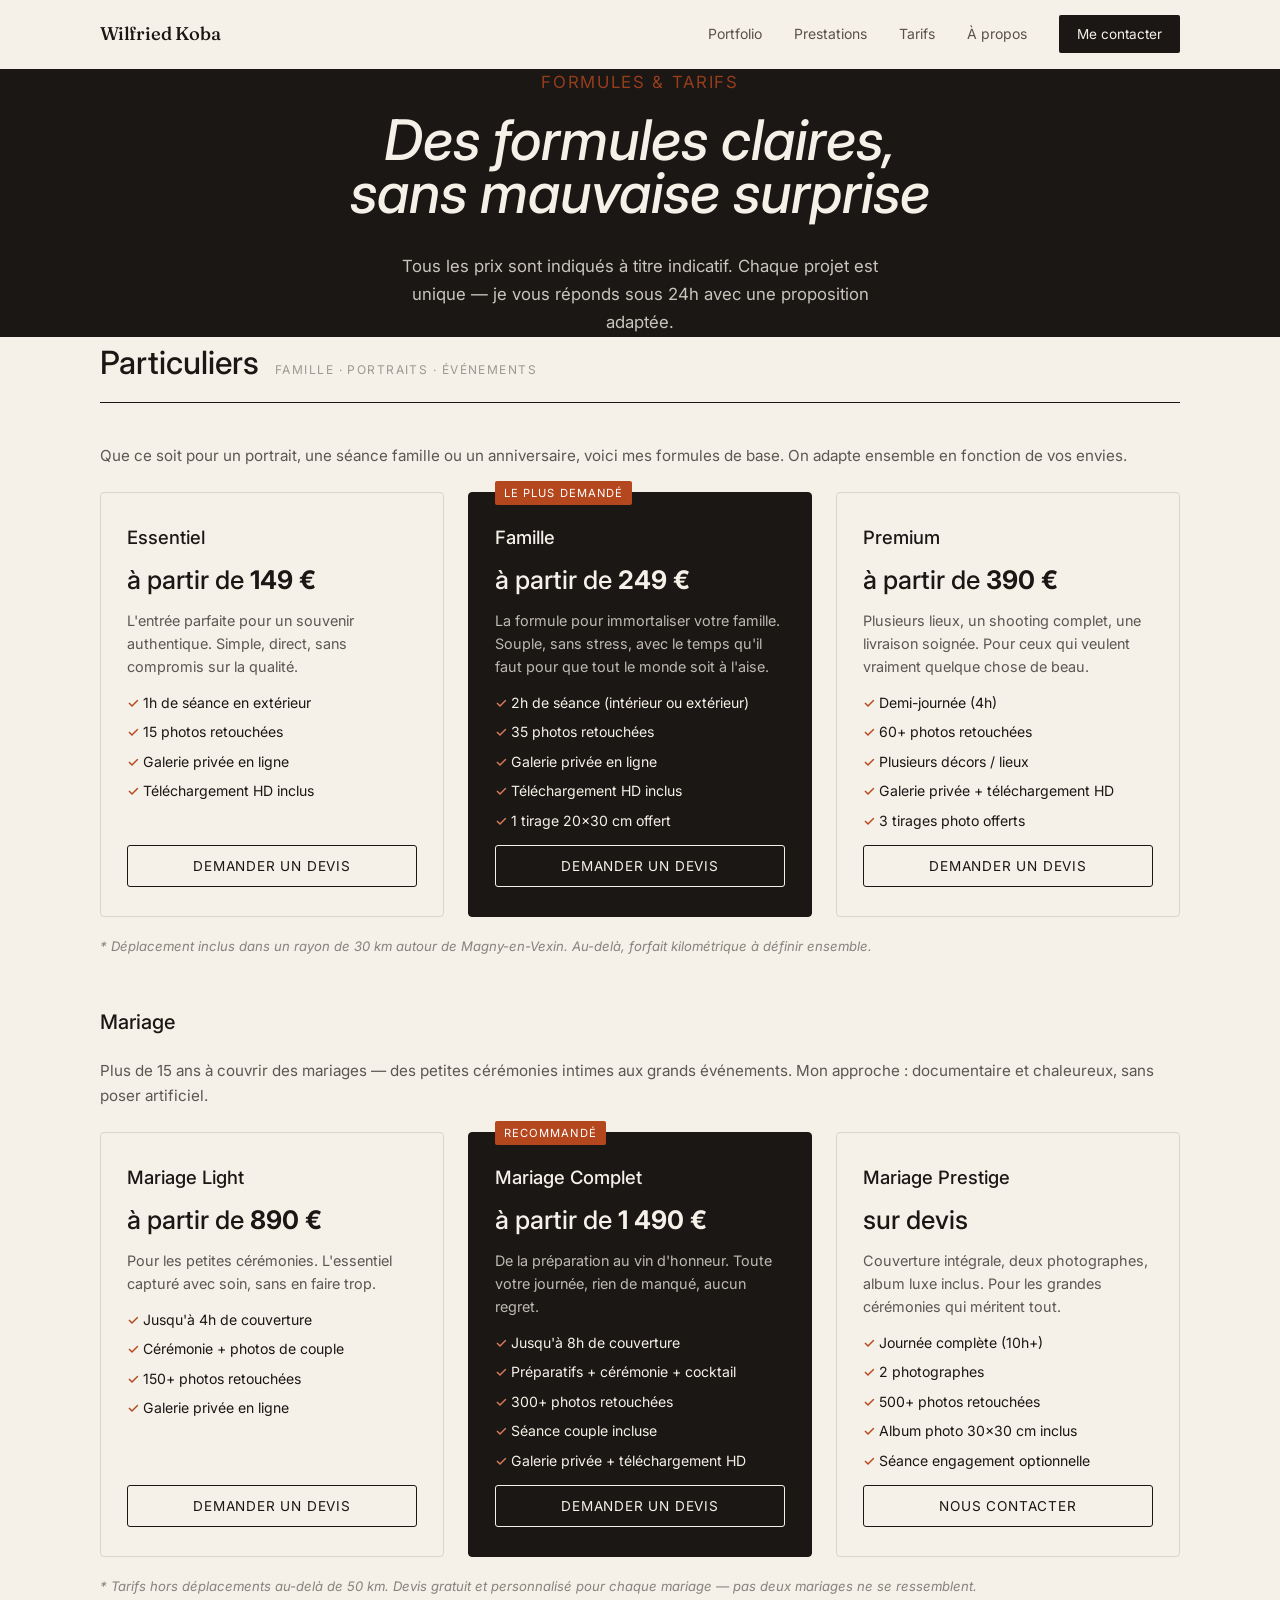
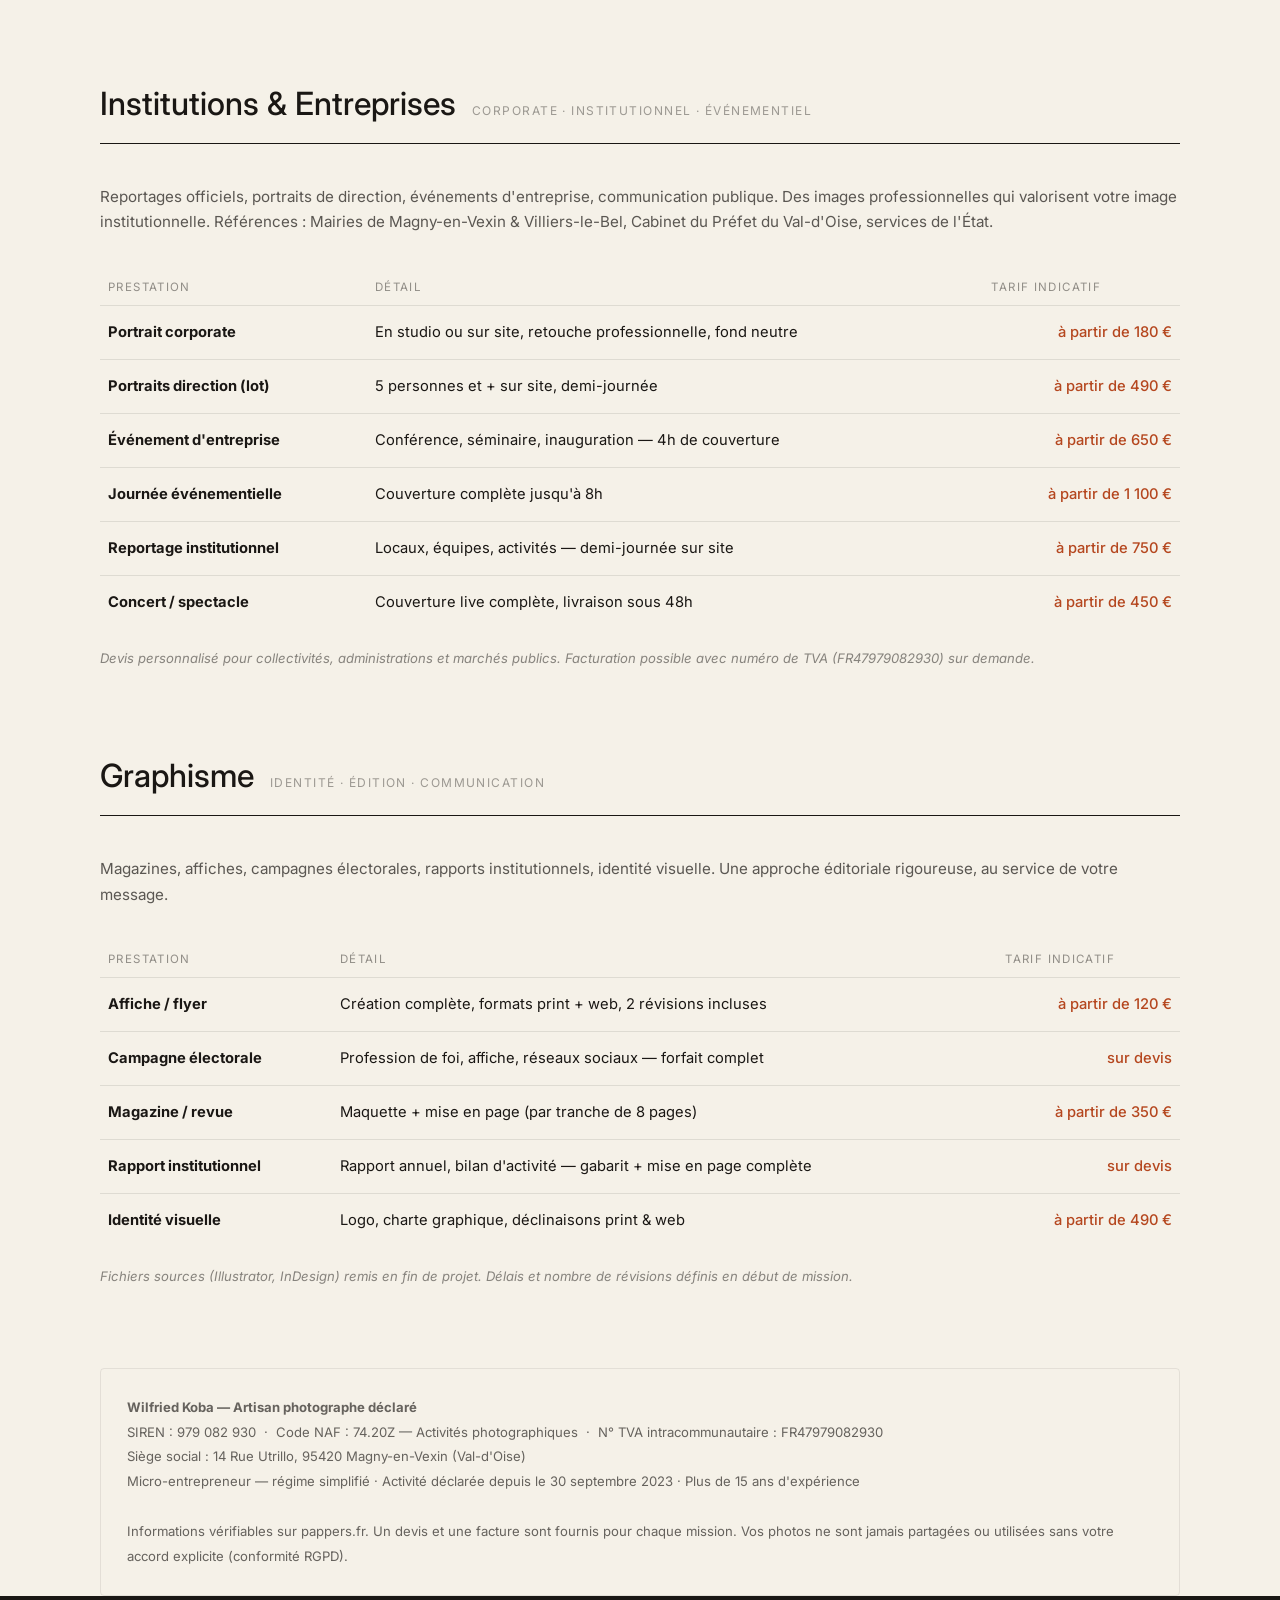
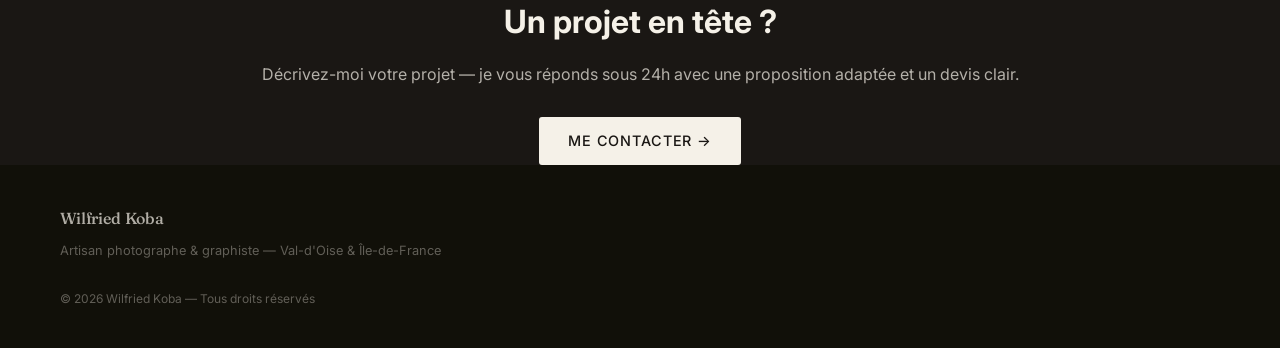
==== tarifs.html @ dcd7ad4e "Refonte complète : tarifs marketing, script et structure corrigés - Rewrite tarifs.html : packs fami" ====
<!DOCTYPE html>
<html lang="fr">
<head>
<meta charset="UTF-8">
<meta name="viewport" content="width=device-width, initial-scale=1.0">
<title>Tarifs — Wilfried Koba, Artisan photographe Val-d'Oise</title>
<meta name="description" content="Formules et tarifs de Wilfried Koba, artisan photographe en Val-d'Oise. Packs mariage, portraits famille, corporate, graphisme. Devis gratuit sous 24h.">
<link rel="preconnect" href="https://fonts.googleapis.com">
<link rel="preconnect" href="https://fonts.gstatic.com" crossorigin>
<link href="https://fonts.googleapis.com/css2?family=Fraunces:ital,opsz,wght@0,9..144,500;1,9..144,400;1,9..144,600&family=Inter:wght@400;500&display=swap" rel="stylesheet">
<link rel="stylesheet" href="assets/css/style.css">
<style>
/* ── Tarifs page specific ── */
.tarifs-hero {
  background: var(--ink);
  color: var(--bg);
  padding: clamp(3rem, 8vw, 6rem) var(--side) clamp(2rem, 6vw, 4rem);
  text-align: center;
}
.tarifs-hero .eyebrow { color: var(--accent); }
.tarifs-hero h1 { font-family: var(--serif); font-size: clamp(2rem, 5vw, 3.5rem); font-weight: 500; margin: .3em 0 .6em; color: var(--bg); }
.tarifs-hero p { font-size: 1.05rem; opacity: .8; max-width: 520px; margin: 0 auto; }

.tarifs-body { max-width: 1080px; margin: 0 auto; padding: 4rem var(--side) 6rem; }

/* Section heading */
.tarifs-section { margin-bottom: 5rem; }
.tarifs-section-head { display: flex; align-items: baseline; gap: 1rem; margin-bottom: 2.5rem; border-bottom: 1px solid var(--ink); padding-bottom: .8rem; }
.tarifs-section-head h2 { font-family: var(--serif); font-size: clamp(1.5rem, 3vw, 2rem); font-weight: 500; }
.tarifs-section-head .section-tag { font-size: .75rem; letter-spacing: .12em; text-transform: uppercase; opacity: .4; }

/* Pack cards */
.packs { display: grid; grid-template-columns: repeat(auto-fit, minmax(240px, 1fr)); gap: 1.5rem; }
.pack {
  border: 1px solid rgba(26,23,20,.12);
  border-radius: 4px;
  padding: 1.8rem 1.6rem;
  display: flex; flex-direction: column; gap: .8rem;
  position: relative;
}
.pack.featured {
  border-color: var(--ink);
  background: var(--ink);
  color: var(--bg);
}
.pack-badge {
  position: absolute; top: -12px; left: 1.6rem;
  background: var(--accent); color: #fff;
  font-size: .7rem; letter-spacing: .1em; text-transform: uppercase;
  padding: .25em .8em; border-radius: 2px;
}
.pack-name { font-family: var(--serif); font-size: 1.15rem; font-weight: 500; }
.pack-price { font-size: 1.6rem; font-weight: 500; line-height: 1.2; }
.pack-price span { font-size: .85rem; font-weight: 400; opacity: .6; }
.pack-desc { font-size: .9rem; line-height: 1.6; opacity: .7; }
.pack.featured .pack-desc { opacity: .75; }
.pack-includes { list-style: none; padding: 0; margin: 0; font-size: .88rem; display: flex; flex-direction: column; gap: .4rem; }
.pack-includes li::before { content: "✓ "; color: var(--accent); font-weight: 500; }
.pack.featured .pack-includes li::before { color: #d97c5a; }
.pack-cta {
  margin-top: auto;
  display: inline-block; padding: .65em 1.2em;
  border: 1px solid currentColor; border-radius: 3px;
  font-size: .85rem; letter-spacing: .06em; text-transform: uppercase;
  text-decoration: none; text-align: center;
  transition: background .2s, color .2s;
}
.pack-cta:hover { background: var(--ink); color: var(--bg); }
.pack.featured .pack-cta { border-color: var(--bg); color: var(--bg); }
.pack.featured .pack-cta:hover { background: var(--bg); color: var(--ink); }

.pack-note { margin-top: 1.2rem; font-size: .82rem; opacity: .5; font-style: italic; }

/* Tableau simple */
.price-table { width: 100%; border-collapse: collapse; font-size: .92rem; }
.price-table th, .price-table td { text-align: left; padding: .9rem .5rem; border-bottom: 1px solid rgba(26,23,20,.1); vertical-align: top; }
.price-table th { font-size: .72rem; letter-spacing: .12em; text-transform: uppercase; opacity: .45; font-weight: 400; padding-bottom: .5rem; }
.price-table td:last-child { text-align: right; font-weight: 500; white-space: nowrap; }
.price-table tr:last-child td { border-bottom: none; }
.price-tag-accent { color: var(--accent); }

/* CTA bande */
.tarifs-cta-band {
  background: var(--ink); color: var(--bg);
  text-align: center;
  padding: clamp(2.5rem, 6vw, 4rem) var(--side);
}
.tarifs-cta-band h2 { font-family: var(--serif); font-size: clamp(1.4rem, 3vw, 2rem); margin-bottom: .8rem; color: var(--bg); }
.tarifs-cta-band p { opacity: .7; margin-bottom: 1.8rem; }
.tarifs-cta-band a {
  display: inline-block; padding: .85em 2em;
  background: var(--bg); color: var(--ink);
  text-decoration: none; font-size: .9rem;
  letter-spacing: .06em; text-transform: uppercase;
  border-radius: 3px; font-weight: 500;
}

/* Legal block */
.legal-block {
  border: 1px solid rgba(26,23,20,.12);
  border-radius: 4px;
  padding: 1.6rem;
  font-size: .82rem;
  line-height: 1.9;
  opacity: .65;
  margin-top: 4rem;
}
.legal-block strong { opacity: 1; }
.legal-block a { color: var(--ink); }

/* Pack sub-heading */
.pack-subhead { font-family: var(--serif); font-size: 1.25rem; font-weight: 500; margin: 3rem 0 1.2rem; }

@media (max-width: 600px) {
  .packs { grid-template-columns: 1fr; }
  .price-table { font-size: .82rem; }
  .price-table td:last-child { white-space: normal; }
  .tarifs-section-head { flex-direction: column; gap: .3rem; }
}
</style>
</head>
<body>

<header id="siteHeader">
  <div class="hd-inner">
    <a href="index.html" class="logo">Wilfried Koba</a>
    <nav id="mainNav">
      <a href="index.html#portfolio">Portfolio</a>
      <a href="index.html#services">Prestations</a>
      <a href="tarifs.html">Tarifs</a>
      <a href="index.html#apropos">À propos</a>
      <a href="index.html#contact" class="nav-cta">Me contacter</a>
    </nav>
    <button class="burger" id="burger" aria-label="Menu" aria-expanded="false">
      <span></span><span></span><span></span>
    </button>
  </div>
</header>

<!-- HERO TARIFS -->
<section class="tarifs-hero">
  <p class="eyebrow">Formules &amp; Tarifs</p>
  <h1>Des formules claires,<br>sans mauvaise surprise</h1>
  <p>Tous les prix sont indiqués à titre indicatif. Chaque projet est unique — je vous réponds sous 24h avec une proposition adaptée.</p>
</section>

<div class="tarifs-body">

  <!-- PARTICULIERS -->
  <section class="tarifs-section" id="particuliers">
    <div class="tarifs-section-head">
      <h2>Particuliers</h2>
      <span class="section-tag">Famille · Portraits · Événements</span>
    </div>

    <p style="margin-bottom:1.5rem; font-size:.95rem; opacity:.7;">Que ce soit pour un portrait, une séance famille ou un anniversaire, voici mes formules de base. On adapte ensemble en fonction de vos envies.</p>

    <div class="packs">
      <div class="pack">
        <div class="pack-name">Essentiel</div>
        <div class="pack-price">à partir de <strong>149&nbsp;€</strong></div>
        <p class="pack-desc">L'entrée parfaite pour un souvenir authentique. Simple, direct, sans compromis sur la qualité.</p>
        <ul class="pack-includes">
          <li>1h de séance en extérieur</li>
          <li>15 photos retouchées</li>
          <li>Galerie privée en ligne</li>
          <li>Téléchargement HD inclus</li>
        </ul>
        <a href="index.html#contact" class="pack-cta">Demander un devis</a>
      </div>

      <div class="pack featured">
        <div class="pack-badge">Le plus demandé</div>
        <div class="pack-name">Famille</div>
        <div class="pack-price">à partir de <strong>249&nbsp;€</strong></div>
        <p class="pack-desc">La formule pour immortaliser votre famille. Souple, sans stress, avec le temps qu'il faut pour que tout le monde soit à l'aise.</p>
        <ul class="pack-includes">
          <li>2h de séance (intérieur ou extérieur)</li>
          <li>35 photos retouchées</li>
          <li>Galerie privée en ligne</li>
          <li>Téléchargement HD inclus</li>
          <li>1 tirage 20×30 cm offert</li>
        </ul>
        <a href="index.html#contact" class="pack-cta">Demander un devis</a>
      </div>

      <div class="pack">
        <div class="pack-name">Premium</div>
        <div class="pack-price">à partir de <strong>390&nbsp;€</strong></div>
        <p class="pack-desc">Plusieurs lieux, un shooting complet, une livraison soignée. Pour ceux qui veulent vraiment quelque chose de beau.</p>
        <ul class="pack-includes">
          <li>Demi-journée (4h)</li>
          <li>60+ photos retouchées</li>
          <li>Plusieurs décors / lieux</li>
          <li>Galerie privée + téléchargement HD</li>
          <li>3 tirages photo offerts</li>
        </ul>
        <a href="index.html#contact" class="pack-cta">Demander un devis</a>
      </div>
    </div>
    <p class="pack-note">* Déplacement inclus dans un rayon de 30 km autour de Magny-en-Vexin. Au-delà, forfait kilométrique à définir ensemble.</p>

    <!-- MARIAGE -->
    <h3 class="pack-subhead">Mariage</h3>
    <p style="margin-bottom:1.5rem; font-size:.95rem; opacity:.7;">Plus de 15 ans à couvrir des mariages — des petites cérémonies intimes aux grands événements. Mon approche : documentaire et chaleureux, sans poser artificiel.</p>

    <div class="packs">
      <div class="pack">
        <div class="pack-name">Mariage Light</div>
        <div class="pack-price">à partir de <strong>890&nbsp;€</strong></div>
        <p class="pack-desc">Pour les petites cérémonies. L'essentiel capturé avec soin, sans en faire trop.</p>
        <ul class="pack-includes">
          <li>Jusqu'à 4h de couverture</li>
          <li>Cérémonie + photos de couple</li>
          <li>150+ photos retouchées</li>
          <li>Galerie privée en ligne</li>
        </ul>
        <a href="index.html#contact" class="pack-cta">Demander un devis</a>
      </div>

      <div class="pack featured">
        <div class="pack-badge">Recommandé</div>
        <div class="pack-name">Mariage Complet</div>
        <div class="pack-price">à partir de <strong>1 490&nbsp;€</strong></div>
        <p class="pack-desc">De la préparation au vin d'honneur. Toute votre journée, rien de manqué, aucun regret.</p>
        <ul class="pack-includes">
          <li>Jusqu'à 8h de couverture</li>
          <li>Préparatifs + cérémonie + cocktail</li>
          <li>300+ photos retouchées</li>
          <li>Séance couple incluse</li>
          <li>Galerie privée + téléchargement HD</li>
        </ul>
        <a href="index.html#contact" class="pack-cta">Demander un devis</a>
      </div>

      <div class="pack">
        <div class="pack-name">Mariage Prestige</div>
        <div class="pack-price">sur devis</div>
        <p class="pack-desc">Couverture intégrale, deux photographes, album luxe inclus. Pour les grandes cérémonies qui méritent tout.</p>
        <ul class="pack-includes">
          <li>Journée complète (10h+)</li>
          <li>2 photographes</li>
          <li>500+ photos retouchées</li>
          <li>Album photo 30×30 cm inclus</li>
          <li>Séance engagement optionnelle</li>
        </ul>
        <a href="index.html#contact" class="pack-cta">Nous contacter</a>
      </div>
    </div>
    <p class="pack-note">* Tarifs hors déplacements au-delà de 50 km. Devis gratuit et personnalisé pour chaque mariage — pas deux mariages ne se ressemblent.</p>
  </section>

  <!-- CORPORATE -->
  <section class="tarifs-section" id="corporate">
    <div class="tarifs-section-head">
      <h2>Institutions &amp; Entreprises</h2>
      <span class="section-tag">Corporate · Institutionnel · Événementiel</span>
    </div>
    <p style="margin-bottom:1.8rem; font-size:.95rem; opacity:.7;">Reportages officiels, portraits de direction, événements d'entreprise, communication publique. Des images professionnelles qui valorisent votre image institutionnelle. Références&nbsp;: Mairies de Magny-en-Vexin &amp; Villiers-le-Bel, Cabinet du Préfet du Val-d'Oise, services de l'État.</p>

    <table class="price-table">
      <thead>
        <tr>
          <th>Prestation</th>
          <th>Détail</th>
          <th>Tarif indicatif</th>
        </tr>
      </thead>
      <tbody>
        <tr>
          <td><strong>Portrait corporate</strong></td>
          <td>En studio ou sur site, retouche professionnelle, fond neutre</td>
          <td class="price-tag-accent">à partir de 180&nbsp;€</td>
        </tr>
        <tr>
          <td><strong>Portraits direction (lot)</strong></td>
          <td>5 personnes et + sur site, demi-journée</td>
          <td class="price-tag-accent">à partir de 490&nbsp;€</td>
        </tr>
        <tr>
          <td><strong>Événement d'entreprise</strong></td>
          <td>Conférence, séminaire, inauguration — 4h de couverture</td>
          <td class="price-tag-accent">à partir de 650&nbsp;€</td>
        </tr>
        <tr>
          <td><strong>Journée événementielle</strong></td>
          <td>Couverture complète jusqu'à 8h</td>
          <td class="price-tag-accent">à partir de 1 100&nbsp;€</td>
        </tr>
        <tr>
          <td><strong>Reportage institutionnel</strong></td>
          <td>Locaux, équipes, activités — demi-journée sur site</td>
          <td class="price-tag-accent">à partir de 750&nbsp;€</td>
        </tr>
        <tr>
          <td><strong>Concert / spectacle</strong></td>
          <td>Couverture live complète, livraison sous 48h</td>
          <td class="price-tag-accent">à partir de 450&nbsp;€</td>
        </tr>
      </tbody>
    </table>
    <p class="pack-note">Devis personnalisé pour collectivités, administrations et marchés publics. Facturation possible avec numéro de TVA (FR47979082930) sur demande.</p>
  </section>

  <!-- GRAPHISME -->
  <section class="tarifs-section" id="graphisme">
    <div class="tarifs-section-head">
      <h2>Graphisme</h2>
      <span class="section-tag">Identité · Édition · Communication</span>
    </div>
    <p style="margin-bottom:1.8rem; font-size:.95rem; opacity:.7;">Magazines, affiches, campagnes électorales, rapports institutionnels, identité visuelle. Une approche éditoriale rigoureuse, au service de votre message.</p>

    <table class="price-table">
      <thead>
        <tr>
          <th>Prestation</th>
          <th>Détail</th>
          <th>Tarif indicatif</th>
        </tr>
      </thead>
      <tbody>
        <tr>
          <td><strong>Affiche / flyer</strong></td>
          <td>Création complète, formats print + web, 2 révisions incluses</td>
          <td class="price-tag-accent">à partir de 120&nbsp;€</td>
        </tr>
        <tr>
          <td><strong>Campagne électorale</strong></td>
          <td>Profession de foi, affiche, réseaux sociaux — forfait complet</td>
          <td class="price-tag-accent">sur devis</td>
        </tr>
        <tr>
          <td><strong>Magazine / revue</strong></td>
          <td>Maquette + mise en page (par tranche de 8 pages)</td>
          <td class="price-tag-accent">à partir de 350&nbsp;€</td>
        </tr>
        <tr>
          <td><strong>Rapport institutionnel</strong></td>
          <td>Rapport annuel, bilan d'activité — gabarit + mise en page complète</td>
          <td class="price-tag-accent">sur devis</td>
        </tr>
        <tr>
          <td><strong>Identité visuelle</strong></td>
          <td>Logo, charte graphique, déclinaisons print &amp; web</td>
          <td class="price-tag-accent">à partir de 490&nbsp;€</td>
        </tr>
      </tbody>
    </table>
    <p class="pack-note">Fichiers sources (Illustrator, InDesign) remis en fin de projet. Délais et nombre de révisions définis en début de mission.</p>
  </section>

  <!-- LEGAL REASSURANCE -->
  <div class="legal-block">
    <strong>Wilfried Koba — Artisan photographe déclaré</strong><br>
    SIREN&nbsp;: 979&nbsp;082&nbsp;930 &nbsp;·&nbsp; Code NAF&nbsp;: 74.20Z — Activités photographiques &nbsp;·&nbsp; N° TVA intracommunautaire&nbsp;: FR47979082930<br>
    Siège social&nbsp;: 14 Rue Utrillo, 95420 Magny-en-Vexin (Val-d'Oise)<br>
    Micro-entrepreneur — régime simplifié · Activité déclarée depuis le 30 septembre 2023 · Plus de 15 ans d'expérience<br><br>
    Informations vérifiables sur <a href="https://www.pappers.fr/entreprise/koba-wilfried-979082930" target="_blank" rel="noopener">pappers.fr</a>.
    Un devis et une facture sont fournis pour chaque mission. Vos photos ne sont jamais partagées ou utilisées sans votre accord explicite (conformité RGPD).
  </div>

</div><!-- /tarifs-body -->

<!-- CTA BAND -->
<section class="tarifs-cta-band">
  <h2>Un projet en tête&nbsp;?</h2>
  <p>Décrivez-moi votre projet — je vous réponds sous 24h avec une proposition adaptée et un devis clair.</p>
  <a href="index.html#contact">Me contacter →</a>
</section>

<footer>
  <div class="ft-inner">
    <span class="logo">Wilfried Koba</span>
    <p>Artisan photographe &amp; graphiste — Val-d'Oise &amp; Île-de-France</p>
    <p class="ft-copy">© <span id="year"></span> Wilfried Koba — Tous droits réservés</p>
  </div>
</footer>

<script>
document.getElementById('year').textContent = new Date().getFullYear();
const burger  = document.getElementById('burger');
const mainNav = document.getElementById('mainNav');
const header  = document.getElementById('siteHeader');
burger.addEventListener('click', () => {
  const open = mainNav.classList.toggle('open');
  burger.classList.toggle('open', open);
  burger.setAttribute('aria-expanded', open ? 'true' : 'false');
});
mainNav.querySelectorAll('a').forEach(link => {
  link.addEventListener('click', () => {
    mainNav.classList.remove('open');
    burger.classList.remove('open');
    burger.setAttribute('aria-expanded', 'false');
  });
});
window.addEventListener('scroll', () => {
  header.classList.toggle('scrolled', window.scrollY > 40);
}, { passive: true });
</script>
</body>
</html>
---- assets/css/style.css ----
/* ── TOKENS ───────────────────────────────────────────── */
:root {
  --bg:      #f5f1e8;
  --bg-alt:  #ede8db;
  --ink:     #1a1714;
  --ink-2:   #5a5248;
  --line:    #d5cab4;
  --accent:  #b5471f;
  --white:   #f5f1e8;

  --f-display: 'Fraunces', Georgia, serif;
  --f-body:    'Inter', -apple-system, sans-serif;

  --max: 1200px;
  --pad: clamp(20px, 5vw, 60px);
}

/* ── RESET ────────────────────────────────────────────── */
*, *::before, *::after { box-sizing: border-box; margin: 0; padding: 0; }
html { scroll-behavior: smooth; scroll-padding-top: 72px; }
body {
  background: var(--bg);
  color: var(--ink);
  font-family: var(--f-body);
  font-size: 1rem;
  line-height: 1.65;
  -webkit-font-smoothing: antialiased;
}
img { display: block; max-width: 100%; }
a { color: inherit; text-decoration: none; }

/* ── HEADER ───────────────────────────────────────────── */
header {
  position: sticky;
  top: 0;
  z-index: 100;
  background: var(--bg);
  border-bottom: 1px solid transparent;
  transition: border-color .2s;
}
header.scrolled { border-color: var(--line); }

.hd-inner {
  max-width: var(--max);
  margin: 0 auto;
  padding: 0 var(--pad);
  height: 68px;
  display: flex;
  align-items: center;
  justify-content: space-between;
  gap: 24px;
}

.logo {
  font-family: var(--f-display);
  font-size: 1.15rem;
  font-weight: 500;
  letter-spacing: -.01em;
  white-space: nowrap;
  flex-shrink: 0;
}

nav {
  display: flex;
  align-items: center;
  gap: 32px;
}
nav a {
  font-size: .875rem;
  color: var(--ink-2);
  transition: color .15s;
}
nav a:hover { color: var(--ink); }
nav a.nav-cta {
  background: var(--ink);
  color: var(--white);
  padding: 8px 18px;
  border-radius: 2px;
  font-size: .85rem;
  transition: background .15s;
}
nav a.nav-cta:hover { background: var(--accent); }

/* Burger */
.burger {
  display: none;
  flex-direction: column;
  gap: 5px;
  border: none;
  background: none;
  cursor: pointer;
  padding: 4px;
}
.burger span {
  display: block;
  width: 22px;
  height: 2px;
  background: var(--ink);
  transition: transform .25s, opacity .25s;
}
.burger.open span:nth-child(1) { transform: translateY(7px) rotate(45deg); }
.burger.open span:nth-child(2) { opacity: 0; }
.burger.open span:nth-child(3) { transform: translateY(-7px) rotate(-45deg); }

/* ── HERO ─────────────────────────────────────────────── */
.hero {
  display: grid;
  grid-template-columns: 420px 1fr;
  min-height: min(72vh, 680px);
}

.hero-text {
  background: var(--ink);
  color: var(--white);
  display: flex;
  flex-direction: column;
  justify-content: flex-end;
  padding: 56px clamp(28px, 4vw, 64px) 64px;
}

.eyebrow {
  font-size: .72rem;
  letter-spacing: .1em;
  text-transform: uppercase;
  color: var(--accent);
  margin-bottom: 20px;
}
.hero-text .eyebrow { color: #d4896a; }

h1 {
  font-family: var(--f-display);
  font-size: clamp(3.2rem, 6vw, 5.2rem);
  font-style: italic;
  line-height: .95;
  font-weight: 600;
  margin-bottom: 20px;
}

.hero-sub {
  font-size: .9rem;
  color: rgba(245,241,232,.55);
  line-height: 1.7;
  margin-bottom: 40px;
}

.hero-btns {
  display: flex;
  gap: 14px;
  flex-wrap: wrap;
}

.btn-dark {
  display: inline-block;
  background: var(--white);
  color: var(--ink);
  padding: 12px 24px;
  font-size: .875rem;
  font-weight: 500;
  border-radius: 2px;
  transition: background .15s, color .15s;
}
.btn-dark:hover { background: var(--accent); color: var(--white); }

.btn-ghost {
  display: inline-block;
  border: 1px solid rgba(245,241,232,.3);
  color: rgba(245,241,232,.8);
  padding: 12px 24px;
  font-size: .875rem;
  border-radius: 2px;
  transition: border-color .15s, color .15s;
}
.btn-ghost:hover { border-color: rgba(245,241,232,.7); color: var(--white); }

.btn-ghost-ink {
  display: inline-block;
  border: 1px solid var(--line);
  color: var(--ink-2);
  padding: 11px 22px;
  font-size: .875rem;
  border-radius: 2px;
  transition: border-color .15s, color .15s;
}
.btn-ghost-ink:hover { border-color: var(--ink); color: var(--ink); }

.hero-photo {
  overflow: hidden;
}
.hero-photo img {
  width: 100%;
  height: 100%;
  object-fit: cover;
  object-position: center top;
}

/* ── PORTFOLIO ────────────────────────────────────────── */
.portfolio-section {
  padding: 72px var(--pad);
  max-width: var(--max);
  margin: 0 auto;
}

.port-header {
  display: flex;
  align-items: baseline;
  justify-content: space-between;
  gap: 24px;
  flex-wrap: wrap;
  margin-bottom: 32px;
}

.port-header h2 {
  font-family: var(--f-display);
  font-style: italic;
  font-size: clamp(1.6rem, 3vw, 2.2rem);
  font-weight: 600;
}

.port-tabs {
  display: flex;
  gap: 4px;
}
.ptab {
  border: 1px solid var(--line);
  background: none;
  padding: 8px 18px;
  font-size: .8rem;
  letter-spacing: .04em;
  cursor: pointer;
  border-radius: 2px;
  color: var(--ink-2);
  transition: all .15s;
}
.ptab.active, .ptab:hover {
  background: var(--ink);
  border-color: var(--ink);
  color: var(--white);
}

.gallery {
  columns: 4 220px;
  column-gap: 10px;
}
.gallery-item {
  display: block;
  width: 100%;
  margin-bottom: 10px;
  break-inside: avoid;
  border: none;
  background: none;
  padding: 0;
  cursor: zoom-in;
  overflow: hidden;
}
.gallery-item img {
  width: 100%;
  height: auto;
  display: block;
  transition: transform .5s ease;
}
.gallery-item:hover img { transform: scale(1.04); }

/* ── SERVICES ─────────────────────────────────────────── */
.services-section {
  background: var(--ink);
  color: var(--white);
  padding: 80px var(--pad);
}

.svc-grid {
  max-width: var(--max);
  margin: 0 auto 48px;
  display: grid;
  grid-template-columns: repeat(3, 1fr);
  gap: 1px;
  background: rgba(255,255,255,.1);
  border: 1px solid rgba(255,255,255,.1);
}

.svc-card {
  padding: 40px 36px;
  background: var(--ink);
  display: flex;
  flex-direction: column;
  gap: 12px;
}

.svc-num {
  font-size: .72rem;
  letter-spacing: .1em;
  color: var(--accent);
  font-weight: 500;
}

.svc-card h3 {
  font-family: var(--f-display);
  font-style: italic;
  font-size: 1.4rem;
  font-weight: 600;
  color: var(--white);
  line-height: 1.2;
}

.svc-card p {
  font-size: .9rem;
  color: rgba(245,241,232,.6);
  line-height: 1.6;
  flex: 1;
}

.svc-card a {
  font-size: .85rem;
  color: var(--accent);
  transition: color .15s;
  margin-top: 8px;
}
.svc-card a:hover { color: #d4896a; }

.svc-clients {
  max-width: var(--max);
  margin: 0 auto;
  border-top: 1px solid rgba(255,255,255,.1);
  padding-top: 32px;
}
.svc-clients p {
  font-size: .9rem;
  color: rgba(245,241,232,.55);
  line-height: 1.7;
  max-width: 760px;
}
.svc-clients strong { color: rgba(245,241,232,.85); font-weight: 500; }

/* ── LENS CAP ─────────────────────────────────────────── */
.magazine-section {
  padding: 72px var(--pad);
  background: var(--bg-alt);
  border-top: 1px solid var(--line);
  border-bottom: 1px solid var(--line);
}

.mag-inner {
  max-width: var(--max);
  margin: 0 auto;
  display: grid;
  grid-template-columns: 1fr 1fr;
  gap: 48px;
  align-items: center;
}

.mag-text .eyebrow { color: var(--accent); margin-bottom: 12px; }

.mag-text h2 {
  font-family: var(--f-display);
  font-style: italic;
  font-size: clamp(2rem, 4vw, 3rem);
  font-weight: 600;
  margin-bottom: 16px;
  line-height: 1.1;
}

.mag-text p {
  color: var(--ink-2);
  font-size: .95rem;
  max-width: 420px;
  margin-bottom: 28px;
}

.mag-issues {
  display: flex;
  flex-direction: column;
  gap: 16px;
}

.mag-issue {
  padding: 20px 24px;
  background: var(--bg);
  border: 1px solid var(--line);
  border-radius: 2px;
  font-size: .9rem;
  color: var(--ink-2);
}
.mag-issue strong { color: var(--ink); font-family: var(--f-display); }

/* ── À PROPOS ─────────────────────────────────────────── */
.about-section {
  padding: 80px var(--pad);
}

.about-inner {
  max-width: var(--max);
  margin: 0 auto;
  display: grid;
  grid-template-columns: 380px 1fr;
  gap: 64px;
  align-items: start;
}

.about-photo img {
  width: 100%;
  aspect-ratio: 3/4;
  object-fit: cover;
  object-position: center top;
}

.about-text .eyebrow { margin-bottom: 12px; }

.about-text h2 {
  font-family: var(--f-display);
  font-style: italic;
  font-size: clamp(1.8rem, 3vw, 2.4rem);
  font-weight: 600;
  margin-bottom: 20px;
  line-height: 1.15;
}

.about-text p {
  color: var(--ink-2);
  font-size: .95rem;
  margin-bottom: 16px;
  max-width: 520px;
}

.about-text a { margin-top: 12px; }

/* ── AVIS ─────────────────────────────────────────────── */
.avis-section {
  background: var(--bg-alt);
  padding: 72px var(--pad);
  border-top: 1px solid var(--line);
}

.avis-section .eyebrow.center { text-align: center; margin-bottom: 40px; display: block; }

.avis-grid {
  max-width: var(--max);
  margin: 0 auto;
  display: grid;
  grid-template-columns: repeat(3, 1fr);
  gap: 24px;
}

.avis-grid blockquote {
  background: var(--bg);
  border: 1px solid var(--line);
  padding: 28px 28px 24px;
  border-radius: 2px;
  display: flex;
  flex-direction: column;
  gap: 16px;
}

.avis-grid blockquote p {
  font-size: .9rem;
  color: var(--ink-2);
  line-height: 1.7;
  flex: 1;
}

.avis-grid blockquote cite {
  font-size: .8rem;
  font-style: normal;
  color: var(--ink);
  font-weight: 500;
  border-top: 1px solid var(--line);
  padding-top: 14px;
}

/* ── CONTACT ──────────────────────────────────────────── */
.contact-section {
  background: var(--ink);
  color: var(--white);
  padding: 80px var(--pad);
}

.contact-inner {
  max-width: var(--max);
  margin: 0 auto;
  display: grid;
  grid-template-columns: 1fr 1fr;
  gap: 64px;
  align-items: start;
}

.contact-text .eyebrow.light { color: #d4896a; margin-bottom: 16px; }

.contact-text h2 {
  font-family: var(--f-display);
  font-style: italic;
  font-size: clamp(1.8rem, 3vw, 2.6rem);
  font-weight: 600;
  line-height: 1.15;
  margin-bottom: 16px;
}

.contact-text p {
  font-size: .95rem;
  color: rgba(245,241,232,.6);
  max-width: 400px;
  line-height: 1.7;
}

.contact-links {
  display: flex;
  flex-direction: column;
  gap: 0;
  border-top: 1px solid rgba(255,255,255,.12);
}

.clink {
  display: flex;
  justify-content: space-between;
  align-items: center;
  padding: 18px 0;
  border-bottom: 1px solid rgba(255,255,255,.08);
  gap: 24px;
  transition: opacity .15s;
}
a.clink:hover { opacity: .75; }

.clink-label {
  font-size: .72rem;
  letter-spacing: .08em;
  text-transform: uppercase;
  color: rgba(245,241,232,.35);
  flex-shrink: 0;
  width: 80px;
}

.clink-val {
  font-size: .9rem;
  color: var(--white);
  text-align: right;
}

/* ── FOOTER ───────────────────────────────────────────── */
footer {
  background: #111009;
  color: rgba(245,241,232,.35);
  padding: 40px var(--pad);
}

.ft-inner {
  max-width: var(--max);
  margin: 0 auto;
  display: flex;
  flex-direction: column;
  gap: 6px;
}

footer .logo {
  font-family: var(--f-display);
  color: rgba(245,241,232,.7);
  font-size: 1rem;
  margin-bottom: 4px;
}

footer p { font-size: .8rem; line-height: 1.5; }
.ft-copy { margin-top: 24px; font-size: .75rem; }

/* ── LIGHTBOX ─────────────────────────────────────────── */
.lightbox {
  display: none;
  position: fixed;
  inset: 0;
  background: rgba(20,17,14,.95);
  z-index: 500;
  align-items: center;
  justify-content: center;
}
.lightbox.open { display: flex; }
body:has(.lightbox.open) { overflow: hidden; }

#lightboxImg {
  max-width: 90vw;
  max-height: 90vh;
  object-fit: contain;
}

.lightbox-close,
.lightbox-nav {
  position: fixed;
  background: none;
  border: none;
  color: rgba(245,241,232,.7);
  font-size: 2rem;
  cursor: pointer;
  padding: 12px;
  transition: color .15s;
  line-height: 1;
}
.lightbox-close:hover,
.lightbox-nav:hover { color: var(--white); }

.lightbox-close { top: 16px; right: 20px; font-size: 2.4rem; }
.lightbox-prev { left: 16px; top: 50%; transform: translateY(-50%); font-size: 2.8rem; }
.lightbox-next { right: 16px; top: 50%; transform: translateY(-50%); font-size: 2.8rem; }

/* ── PROGRESS BAR ─────────────────────────────────────── */
.progress-bar {
  position: fixed;
  top: 0; left: 0;
  height: 2px;
  background: var(--accent);
  width: 0;
  z-index: 200;
  transition: width .05s linear;
}

/* ── RESPONSIVE ───────────────────────────────────────── */
@media (max-width: 1024px) {
  .svc-grid { grid-template-columns: 1fr; }
  .svc-card { padding: 32px 28px; }
  .avis-grid { grid-template-columns: 1fr 1fr; }
}

@media (max-width: 860px) {
  .hero { grid-template-columns: 1fr; min-height: 0; }
  .hero-text { padding: 100px 28px 48px; min-height: 0; }
  .hero-photo { height: 340px; }
  .about-inner { grid-template-columns: 1fr; }
  .about-photo img { aspect-ratio: 4/3; }
  .contact-inner { grid-template-columns: 1fr; gap: 40px; }
  .mag-inner { grid-template-columns: 1fr; }
}

@media (max-width: 720px) {
  nav {
    position: fixed;
    top: 0; right: 0;
    width: min(80vw, 300px);
    height: 100dvh;
    background: var(--bg);
    flex-direction: column;
    align-items: flex-start;
    justify-content: center;
    gap: 24px;
    padding: 40px 32px;
    transform: translateX(100%);
    transition: transform .28s ease;
    box-shadow: -6px 0 20px rgba(0,0,0,.08);
  }
  nav.open { transform: translateX(0); }
  nav a { color: var(--ink); font-size: 1rem; }
  nav a.nav-cta { background: var(--ink); color: var(--white); }
  .burger { display: flex; }
  .port-header { flex-direction: column; align-items: flex-start; }
  .gallery { columns: 2 140px; }
  .avis-grid { grid-template-columns: 1fr; }
  .port-tabs { flex-wrap: wrap; }
}
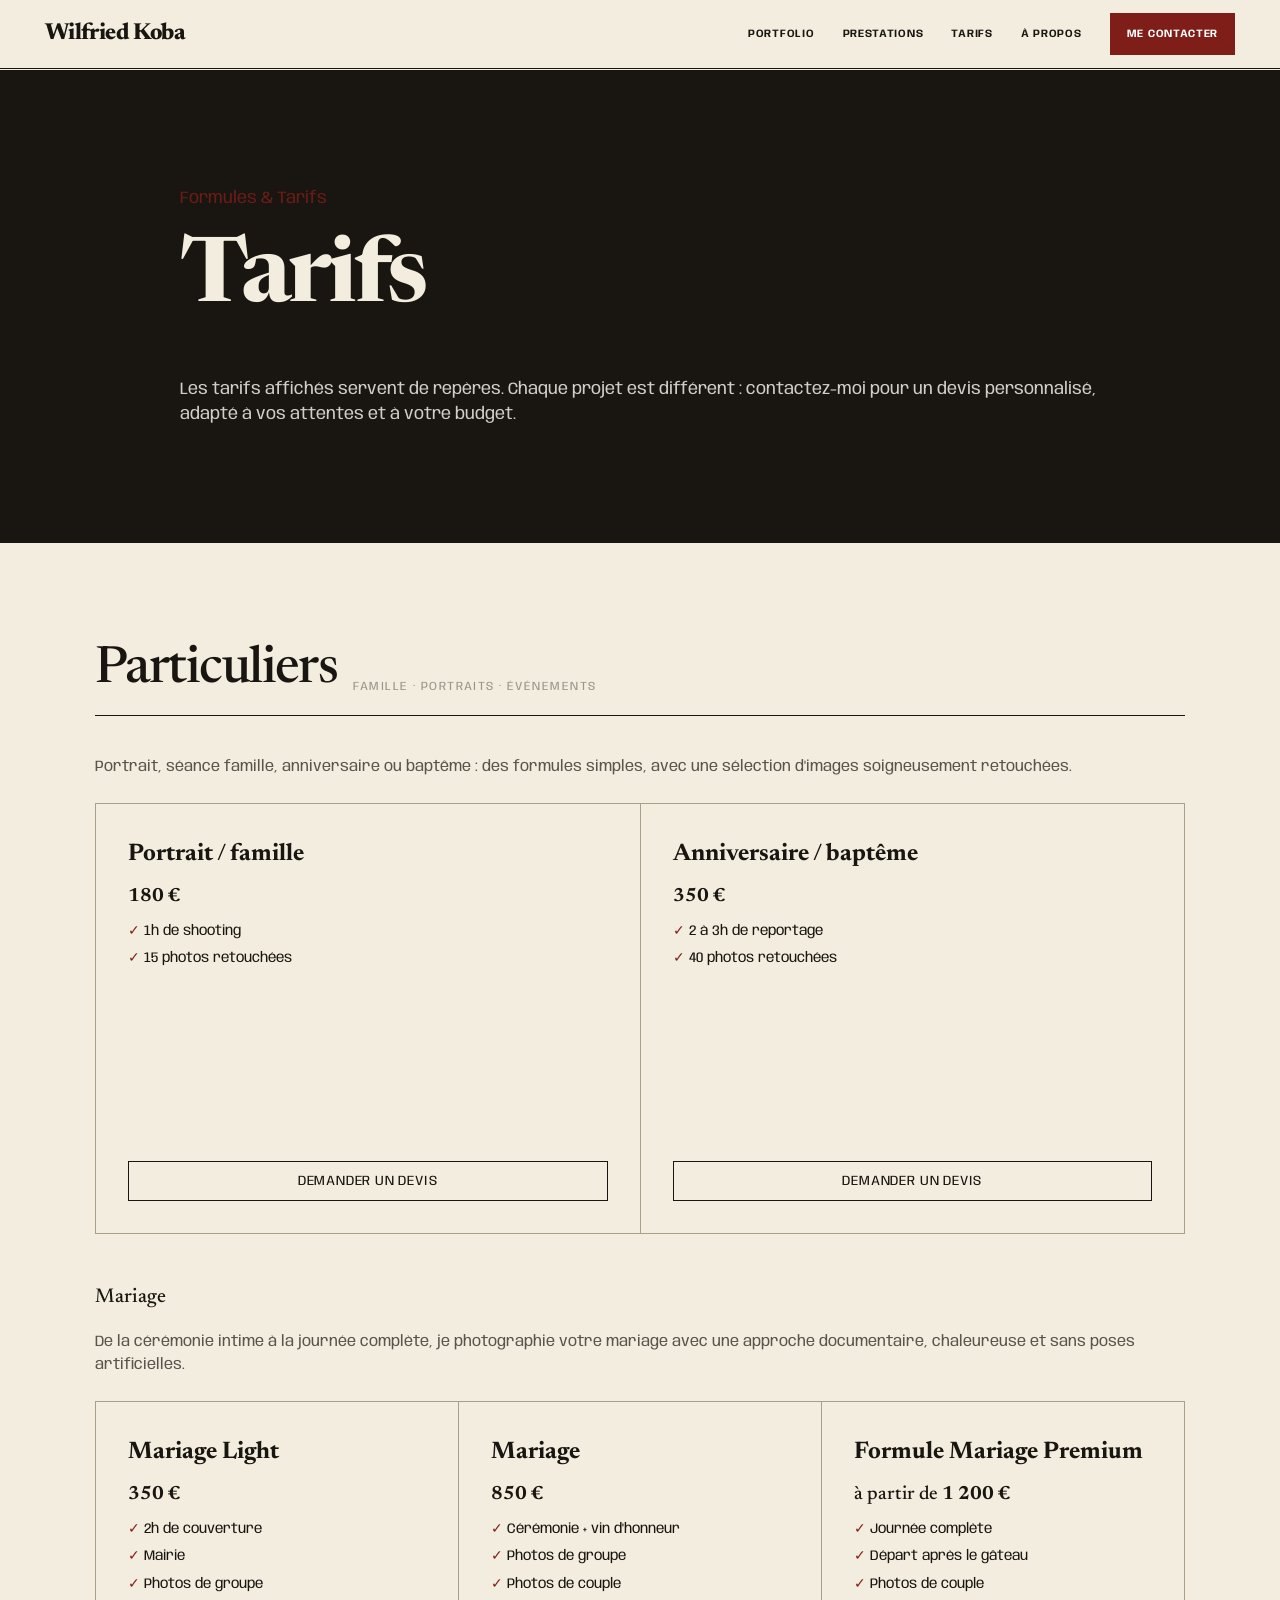
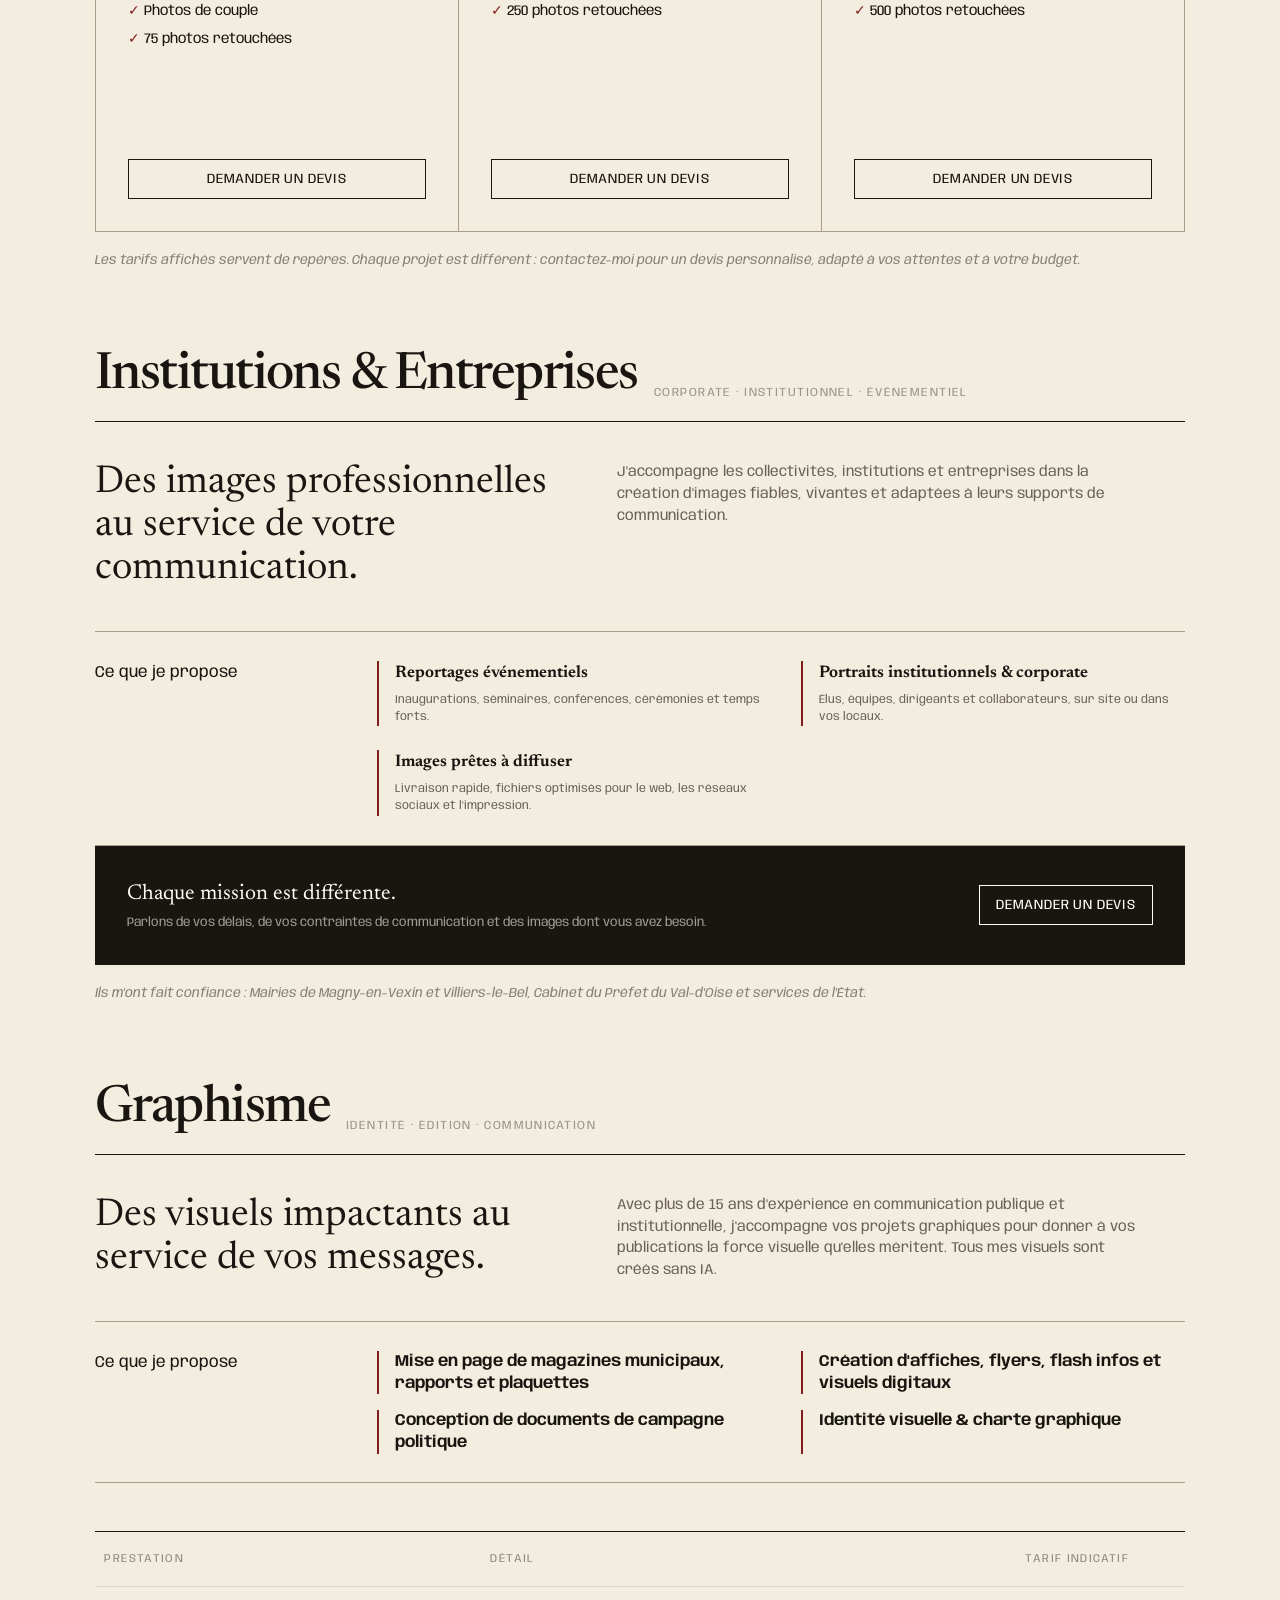
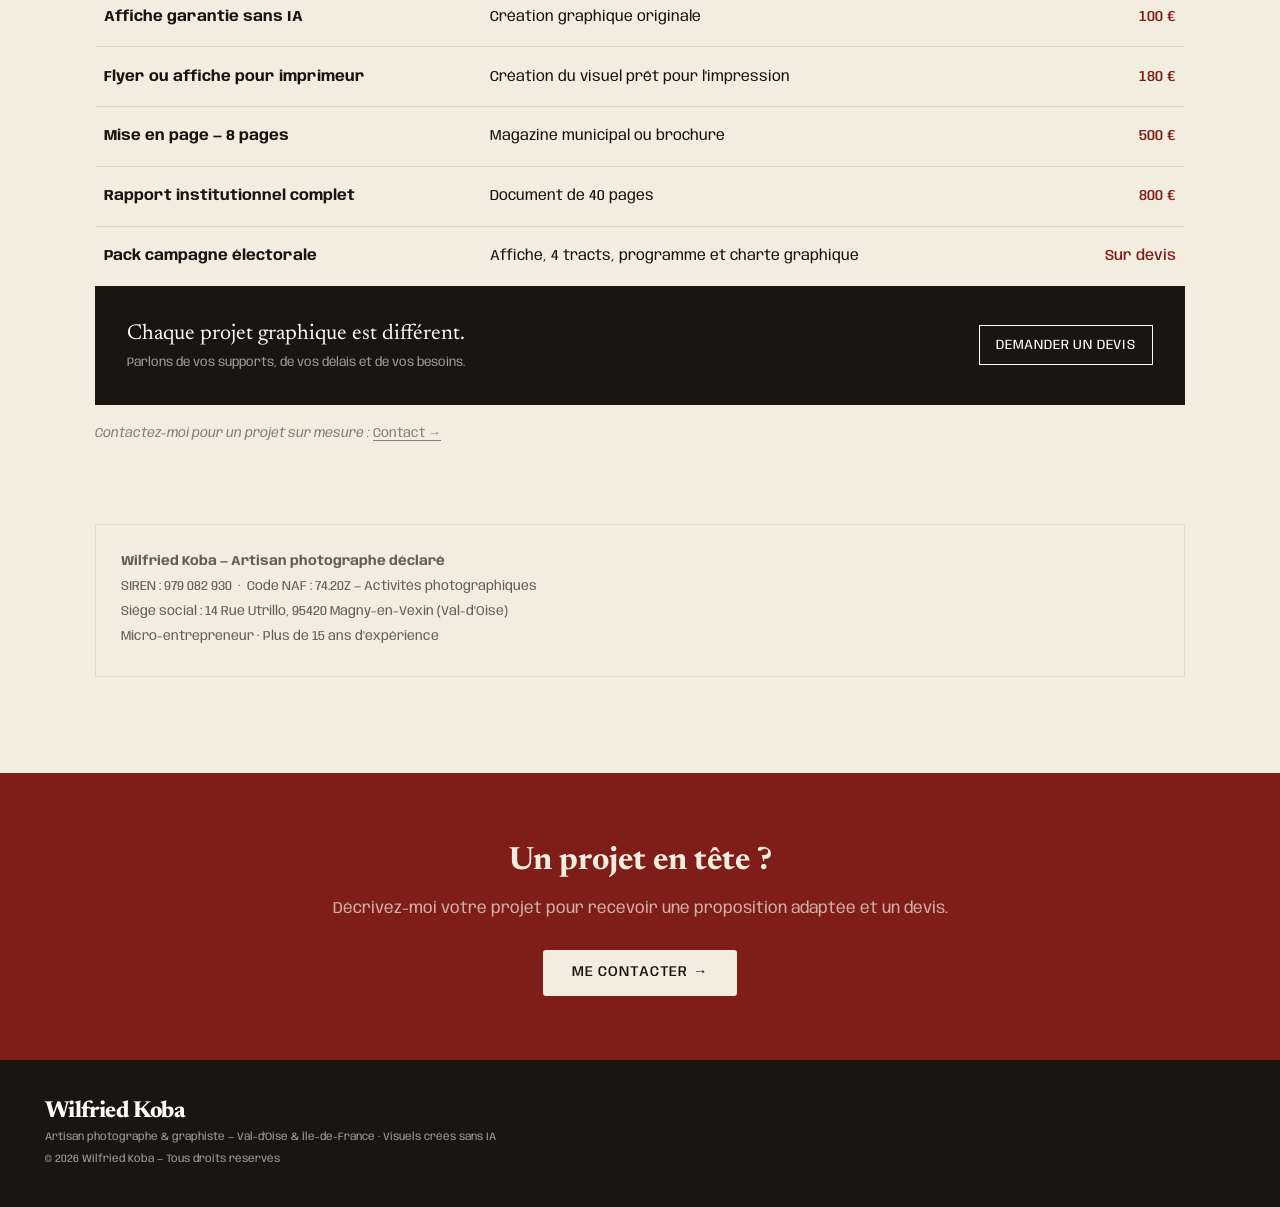
==== commit 458fbcb8: "Refonte éditoriale responsive et enrichissement du portfolio" ====
--- a/tarifs.html
+++ b/tarifs.html
@@ -4,10 +4,10 @@
 <meta charset="UTF-8">
 <meta name="viewport" content="width=device-width, initial-scale=1.0">
 <title>Tarifs — Wilfried Koba, Artisan photographe Val-d'Oise</title>
-<meta name="description" content="Formules et tarifs de Wilfried Koba, artisan photographe en Val-d'Oise. Packs mariage, portraits famille, corporate, graphisme. Devis gratuit sous 24h.">
+<meta name="description" content="Tarifs indicatifs de Wilfried Koba, artisan photographe et graphiste en Val-d'Oise. Portraits, famille, mariages et graphisme.">
 <link rel="preconnect" href="https://fonts.googleapis.com">
 <link rel="preconnect" href="https://fonts.gstatic.com" crossorigin>
-<link href="https://fonts.googleapis.com/css2?family=Fraunces:ital,opsz,wght@0,9..144,500;1,9..144,400;1,9..144,600&family=Inter:wght@400;500&display=swap" rel="stylesheet">
+<link href="https://fonts.googleapis.com/css2?family=Anybody:wdth,wght@50..150,300..900&family=Newsreader:opsz,wght@6..72,400..800&display=swap" rel="stylesheet">
 <link rel="stylesheet" href="assets/css/style.css">
 <style>
 /* ── Tarifs page specific ── */
@@ -131,8 +131,8 @@
       <a href="index.html#apropos">À propos</a>
       <a href="index.html#contact" class="nav-cta">Me contacter</a>
     </nav>
-    <button class="burger" id="burger" aria-label="Menu" aria-expanded="false">
-      <span></span><span></span><span></span>
+    <button class="burger" id="burger" aria-label="Ouvrir le menu" aria-expanded="false">
+      <span></span><span></span>
     </button>
   </div>
 </header>
@@ -140,8 +140,8 @@
 <!-- HERO TARIFS -->
 <section class="tarifs-hero">
   <p class="eyebrow">Formules &amp; Tarifs</p>
-  <h1>Des formules claires,<br>sans mauvaise surprise</h1>
-  <p>Tous les prix sont indiqués à titre indicatif. Chaque projet est unique — je vous réponds sous 24h avec une proposition adaptée.</p>
+  <h1>Tarifs</h1>
+  <p>Les tarifs affichés servent de repères. Chaque projet est différent : contactez-moi pour un devis personnalisé, adapté à vos attentes et à votre budget.</p>
 </section>
 
 <div class="tarifs-body">
@@ -153,101 +153,73 @@
       <span class="section-tag">Famille · Portraits · Événements</span>
     </div>
 
-    <p style="margin-bottom:1.5rem; font-size:.95rem; opacity:.7;">Que ce soit pour un portrait, une séance famille ou un anniversaire, voici mes formules de base. On adapte ensemble en fonction de vos envies.</p>
+    <p style="margin-bottom:1.5rem; font-size:.95rem; opacity:.7;">Portrait, séance famille, anniversaire ou baptême : des formules simples, avec une sélection d'images soigneusement retouchées.</p>
 
     <div class="packs">
       <div class="pack">
-        <div class="pack-name">Essentiel</div>
-        <div class="pack-price">à partir de <strong>149&nbsp;€</strong></div>
-        <p class="pack-desc">L'entrée parfaite pour un souvenir authentique. Simple, direct, sans compromis sur la qualité.</p>
-        <ul class="pack-includes">
-          <li>1h de séance en extérieur</li>
+        <div class="pack-name">Portrait / famille</div>
+        <div class="pack-price"><strong>180&nbsp;€</strong></div>
+        <ul class="pack-includes">
+          <li>1h de shooting</li>
           <li>15 photos retouchées</li>
-          <li>Galerie privée en ligne</li>
-          <li>Téléchargement HD inclus</li>
-        </ul>
-        <a href="index.html#contact" class="pack-cta">Demander un devis</a>
-      </div>
-
-      <div class="pack featured">
-        <div class="pack-badge">Le plus demandé</div>
-        <div class="pack-name">Famille</div>
-        <div class="pack-price">à partir de <strong>249&nbsp;€</strong></div>
-        <p class="pack-desc">La formule pour immortaliser votre famille. Souple, sans stress, avec le temps qu'il faut pour que tout le monde soit à l'aise.</p>
-        <ul class="pack-includes">
-          <li>2h de séance (intérieur ou extérieur)</li>
-          <li>35 photos retouchées</li>
-          <li>Galerie privée en ligne</li>
-          <li>Téléchargement HD inclus</li>
-          <li>1 tirage 20×30 cm offert</li>
-        </ul>
-        <a href="index.html#contact" class="pack-cta">Demander un devis</a>
-      </div>
-
-      <div class="pack">
-        <div class="pack-name">Premium</div>
-        <div class="pack-price">à partir de <strong>390&nbsp;€</strong></div>
-        <p class="pack-desc">Plusieurs lieux, un shooting complet, une livraison soignée. Pour ceux qui veulent vraiment quelque chose de beau.</p>
-        <ul class="pack-includes">
-          <li>Demi-journée (4h)</li>
-          <li>60+ photos retouchées</li>
-          <li>Plusieurs décors / lieux</li>
-          <li>Galerie privée + téléchargement HD</li>
-          <li>3 tirages photo offerts</li>
-        </ul>
-        <a href="index.html#contact" class="pack-cta">Demander un devis</a>
-      </div>
-    </div>
-    <p class="pack-note">* Déplacement inclus dans un rayon de 30 km autour de Magny-en-Vexin. Au-delà, forfait kilométrique à définir ensemble.</p>
+        </ul>
+        <a href="index.html#contact" class="pack-cta">Demander un devis</a>
+      </div>
+
+      <div class="pack">
+        <div class="pack-name">Anniversaire / baptême</div>
+        <div class="pack-price"><strong>350&nbsp;€</strong></div>
+        <ul class="pack-includes">
+          <li>2 à 3h de reportage</li>
+          <li>40 photos retouchées</li>
+        </ul>
+        <a href="index.html#contact" class="pack-cta">Demander un devis</a>
+      </div>
+    </div>
 
     <!-- MARIAGE -->
     <h3 class="pack-subhead">Mariage</h3>
-    <p style="margin-bottom:1.5rem; font-size:.95rem; opacity:.7;">Plus de 15 ans à couvrir des mariages — des petites cérémonies intimes aux grands événements. Mon approche : documentaire et chaleureux, sans poser artificiel.</p>
+    <p style="margin-bottom:1.5rem; font-size:.95rem; opacity:.7;">De la cérémonie intime à la journée complète, je photographie votre mariage avec une approche documentaire, chaleureuse et sans poses artificielles.</p>
 
     <div class="packs">
       <div class="pack">
         <div class="pack-name">Mariage Light</div>
-        <div class="pack-price">à partir de <strong>890&nbsp;€</strong></div>
-        <p class="pack-desc">Pour les petites cérémonies. L'essentiel capturé avec soin, sans en faire trop.</p>
-        <ul class="pack-includes">
-          <li>Jusqu'à 4h de couverture</li>
-          <li>Cérémonie + photos de couple</li>
-          <li>150+ photos retouchées</li>
-          <li>Galerie privée en ligne</li>
-        </ul>
-        <a href="index.html#contact" class="pack-cta">Demander un devis</a>
-      </div>
-
-      <div class="pack featured">
-        <div class="pack-badge">Recommandé</div>
-        <div class="pack-name">Mariage Complet</div>
-        <div class="pack-price">à partir de <strong>1 490&nbsp;€</strong></div>
-        <p class="pack-desc">De la préparation au vin d'honneur. Toute votre journée, rien de manqué, aucun regret.</p>
-        <ul class="pack-includes">
-          <li>Jusqu'à 8h de couverture</li>
-          <li>Préparatifs + cérémonie + cocktail</li>
-          <li>300+ photos retouchées</li>
-          <li>Séance couple incluse</li>
-          <li>Galerie privée + téléchargement HD</li>
-        </ul>
-        <a href="index.html#contact" class="pack-cta">Demander un devis</a>
-      </div>
-
-      <div class="pack">
-        <div class="pack-name">Mariage Prestige</div>
-        <div class="pack-price">sur devis</div>
-        <p class="pack-desc">Couverture intégrale, deux photographes, album luxe inclus. Pour les grandes cérémonies qui méritent tout.</p>
-        <ul class="pack-includes">
-          <li>Journée complète (10h+)</li>
-          <li>2 photographes</li>
-          <li>500+ photos retouchées</li>
-          <li>Album photo 30×30 cm inclus</li>
-          <li>Séance engagement optionnelle</li>
-        </ul>
-        <a href="index.html#contact" class="pack-cta">Nous contacter</a>
-      </div>
-    </div>
-    <p class="pack-note">* Tarifs hors déplacements au-delà de 50 km. Devis gratuit et personnalisé pour chaque mariage — pas deux mariages ne se ressemblent.</p>
+        <div class="pack-price"><strong>350&nbsp;€</strong></div>
+        <ul class="pack-includes">
+          <li>2h de couverture</li>
+          <li>Mairie</li>
+          <li>Photos de groupe</li>
+          <li>Photos de couple</li>
+          <li>75 photos retouchées</li>
+        </ul>
+        <a href="index.html#contact" class="pack-cta">Demander un devis</a>
+      </div>
+
+      <div class="pack">
+        <div class="pack-name">Mariage</div>
+        <div class="pack-price"><strong>850&nbsp;€</strong></div>
+        <ul class="pack-includes">
+          <li>Cérémonie + vin d'honneur</li>
+          <li>Photos de groupe</li>
+          <li>Photos de couple</li>
+          <li>250 photos retouchées</li>
+        </ul>
+        <a href="index.html#contact" class="pack-cta">Demander un devis</a>
+      </div>
+
+      <div class="pack">
+        <div class="pack-name">Formule Mariage Premium</div>
+        <div class="pack-price">à partir de <strong>1&nbsp;200&nbsp;€</strong></div>
+        <ul class="pack-includes">
+          <li>Journée complète</li>
+          <li>Départ après le gâteau</li>
+          <li>Photos de couple</li>
+          <li>500 photos retouchées</li>
+        </ul>
+        <a href="index.html#contact" class="pack-cta">Demander un devis</a>
+      </div>
+    </div>
+    <p class="pack-note">Les tarifs affichés servent de repères. Chaque projet est différent : contactez-moi pour un devis personnalisé, adapté à vos attentes et à votre budget.</p>
   </section>
 
   <!-- CORPORATE -->
@@ -256,50 +228,23 @@
       <h2>Institutions &amp; Entreprises</h2>
       <span class="section-tag">Corporate · Institutionnel · Événementiel</span>
     </div>
-    <p style="margin-bottom:1.8rem; font-size:.95rem; opacity:.7;">Reportages officiels, portraits de direction, événements d'entreprise, communication publique. Des images professionnelles qui valorisent votre image institutionnelle. Références&nbsp;: Mairies de Magny-en-Vexin &amp; Villiers-le-Bel, Cabinet du Préfet du Val-d'Oise, services de l'État.</p>
-
-    <table class="price-table">
-      <thead>
-        <tr>
-          <th>Prestation</th>
-          <th>Détail</th>
-          <th>Tarif indicatif</th>
-        </tr>
-      </thead>
-      <tbody>
-        <tr>
-          <td><strong>Portrait corporate</strong></td>
-          <td>En studio ou sur site, retouche professionnelle, fond neutre</td>
-          <td class="price-tag-accent">à partir de 180&nbsp;€</td>
-        </tr>
-        <tr>
-          <td><strong>Portraits direction (lot)</strong></td>
-          <td>5 personnes et + sur site, demi-journée</td>
-          <td class="price-tag-accent">à partir de 490&nbsp;€</td>
-        </tr>
-        <tr>
-          <td><strong>Événement d'entreprise</strong></td>
-          <td>Conférence, séminaire, inauguration — 4h de couverture</td>
-          <td class="price-tag-accent">à partir de 650&nbsp;€</td>
-        </tr>
-        <tr>
-          <td><strong>Journée événementielle</strong></td>
-          <td>Couverture complète jusqu'à 8h</td>
-          <td class="price-tag-accent">à partir de 1 100&nbsp;€</td>
-        </tr>
-        <tr>
-          <td><strong>Reportage institutionnel</strong></td>
-          <td>Locaux, équipes, activités — demi-journée sur site</td>
-          <td class="price-tag-accent">à partir de 750&nbsp;€</td>
-        </tr>
-        <tr>
-          <td><strong>Concert / spectacle</strong></td>
-          <td>Couverture live complète, livraison sous 48h</td>
-          <td class="price-tag-accent">à partir de 450&nbsp;€</td>
-        </tr>
-      </tbody>
-    </table>
-    <p class="pack-note">Devis personnalisé pour collectivités, administrations et marchés publics. Facturation possible avec numéro de TVA (FR47979082930) sur demande.</p>
+    <div class="institution-intro">
+      <h3>Des images professionnelles au service de votre communication.</h3>
+      <p>J'accompagne les collectivités, institutions et entreprises dans la création d'images fiables, vivantes et adaptées à leurs supports de communication.</p>
+    </div>
+    <div class="institution-offer">
+      <p class="section-tag">Ce que je propose</p>
+      <ul>
+        <li><strong>Reportages événementiels</strong><span>Inaugurations, séminaires, conférences, cérémonies et temps forts.</span></li>
+        <li><strong>Portraits institutionnels &amp; corporate</strong><span>Élus, équipes, dirigeants et collaborateurs, sur site ou dans vos locaux.</span></li>
+        <li><strong>Images prêtes à diffuser</strong><span>Livraison rapide, fichiers optimisés pour le web, les réseaux sociaux et l'impression.</span></li>
+      </ul>
+    </div>
+    <div class="institution-contact">
+      <div><strong>Chaque mission est différente.</strong><p>Parlons de vos délais, de vos contraintes de communication et des images dont vous avez besoin.</p></div>
+      <a href="index.html#contact" class="pack-cta">Demander un devis</a>
+    </div>
+    <p class="pack-note">Ils m'ont fait confiance : Mairies de Magny-en-Vexin et Villiers-le-Bel, Cabinet du Préfet du Val-d'Oise et services de l'État.</p>
   </section>
 
   <!-- GRAPHISME -->
@@ -308,7 +253,19 @@
       <h2>Graphisme</h2>
       <span class="section-tag">Identité · Édition · Communication</span>
     </div>
-    <p style="margin-bottom:1.8rem; font-size:.95rem; opacity:.7;">Magazines, affiches, campagnes électorales, rapports institutionnels, identité visuelle. Une approche éditoriale rigoureuse, au service de votre message.</p>
+    <div class="graphic-intro">
+      <h3>Des visuels impactants au service de vos messages.</h3>
+      <p>Avec plus de 15 ans d'expérience en communication publique et institutionnelle, j'accompagne vos projets graphiques pour donner à vos publications la force visuelle qu'elles méritent. Tous mes visuels sont créés sans IA.</p>
+    </div>
+    <div class="graphic-offer">
+      <p class="section-tag">Ce que je propose</p>
+      <ul>
+        <li>Mise en page de magazines municipaux, rapports et plaquettes</li>
+        <li>Création d'affiches, flyers, flash infos et visuels digitaux</li>
+        <li>Conception de documents de campagne politique</li>
+        <li>Identité visuelle &amp; charte graphique</li>
+      </ul>
+    </div>
 
     <table class="price-table">
       <thead>
@@ -320,43 +277,45 @@
       </thead>
       <tbody>
         <tr>
-          <td><strong>Affiche / flyer</strong></td>
-          <td>Création complète, formats print + web, 2 révisions incluses</td>
-          <td class="price-tag-accent">à partir de 120&nbsp;€</td>
-        </tr>
-        <tr>
-          <td><strong>Campagne électorale</strong></td>
-          <td>Profession de foi, affiche, réseaux sociaux — forfait complet</td>
-          <td class="price-tag-accent">sur devis</td>
-        </tr>
-        <tr>
-          <td><strong>Magazine / revue</strong></td>
-          <td>Maquette + mise en page (par tranche de 8 pages)</td>
-          <td class="price-tag-accent">à partir de 350&nbsp;€</td>
-        </tr>
-        <tr>
-          <td><strong>Rapport institutionnel</strong></td>
-          <td>Rapport annuel, bilan d'activité — gabarit + mise en page complète</td>
-          <td class="price-tag-accent">sur devis</td>
-        </tr>
-        <tr>
-          <td><strong>Identité visuelle</strong></td>
-          <td>Logo, charte graphique, déclinaisons print &amp; web</td>
-          <td class="price-tag-accent">à partir de 490&nbsp;€</td>
+          <td><strong>Affiche garantie sans IA</strong></td>
+          <td>Création graphique originale</td>
+          <td class="price-tag-accent">100&nbsp;€</td>
+        </tr>
+        <tr>
+          <td><strong>Flyer ou affiche pour imprimeur</strong></td>
+          <td>Création du visuel prêt pour l'impression</td>
+          <td class="price-tag-accent">180&nbsp;€</td>
+        </tr>
+        <tr>
+          <td><strong>Mise en page — 8 pages</strong></td>
+          <td>Magazine municipal ou brochure</td>
+          <td class="price-tag-accent">500&nbsp;€</td>
+        </tr>
+        <tr>
+          <td><strong>Rapport institutionnel complet</strong></td>
+          <td>Document de 40 pages</td>
+          <td class="price-tag-accent">800&nbsp;€</td>
+        </tr>
+        <tr>
+          <td><strong>Pack campagne électorale</strong></td>
+          <td>Affiche, 4 tracts, programme et charte graphique</td>
+          <td class="price-tag-accent">Sur devis</td>
         </tr>
       </tbody>
     </table>
-    <p class="pack-note">Fichiers sources (Illustrator, InDesign) remis en fin de projet. Délais et nombre de révisions définis en début de mission.</p>
+    <div class="institution-contact graphic-contact">
+      <div><strong>Chaque projet graphique est différent.</strong><p>Parlons de vos supports, de vos délais et de vos besoins.</p></div>
+      <a href="index.html#contact" class="pack-cta">Demander un devis</a>
+    </div>
+    <p class="pack-note">Contactez-moi pour un projet sur mesure : <a href="index.html#contact">Contact →</a></p>
   </section>
 
   <!-- LEGAL REASSURANCE -->
   <div class="legal-block">
     <strong>Wilfried Koba — Artisan photographe déclaré</strong><br>
-    SIREN&nbsp;: 979&nbsp;082&nbsp;930 &nbsp;·&nbsp; Code NAF&nbsp;: 74.20Z — Activités photographiques &nbsp;·&nbsp; N° TVA intracommunautaire&nbsp;: FR47979082930<br>
+    SIREN&nbsp;: 979&nbsp;082&nbsp;930 &nbsp;·&nbsp; Code NAF&nbsp;: 74.20Z — Activités photographiques<br>
     Siège social&nbsp;: 14 Rue Utrillo, 95420 Magny-en-Vexin (Val-d'Oise)<br>
-    Micro-entrepreneur — régime simplifié · Activité déclarée depuis le 30 septembre 2023 · Plus de 15 ans d'expérience<br><br>
-    Informations vérifiables sur <a href="https://www.pappers.fr/entreprise/koba-wilfried-979082930" target="_blank" rel="noopener">pappers.fr</a>.
-    Un devis et une facture sont fournis pour chaque mission. Vos photos ne sont jamais partagées ou utilisées sans votre accord explicite (conformité RGPD).
+    Micro-entrepreneur · Plus de 15 ans d'expérience
   </div>
 
 </div><!-- /tarifs-body -->
@@ -364,14 +323,14 @@
 <!-- CTA BAND -->
 <section class="tarifs-cta-band">
   <h2>Un projet en tête&nbsp;?</h2>
-  <p>Décrivez-moi votre projet — je vous réponds sous 24h avec une proposition adaptée et un devis clair.</p>
+  <p>Décrivez-moi votre projet pour recevoir une proposition adaptée et un devis.</p>
   <a href="index.html#contact">Me contacter →</a>
 </section>
 
 <footer>
   <div class="ft-inner">
     <span class="logo">Wilfried Koba</span>
-    <p>Artisan photographe &amp; graphiste — Val-d'Oise &amp; Île-de-France</p>
+    <p>Artisan photographe &amp; graphiste — Val-d'Oise &amp; Île-de-France · Visuels créés sans IA</p>
     <p class="ft-copy">© <span id="year"></span> Wilfried Koba — Tous droits réservés</p>
   </div>
 </footer>
--- a/assets/css/style.css
+++ b/assets/css/style.css
@@ -1,650 +1,133 @@
-/* ── TOKENS ───────────────────────────────────────────── */
-:root {
-  --bg:      #f5f1e8;
-  --bg-alt:  #ede8db;
-  --ink:     #1a1714;
-  --ink-2:   #5a5248;
-  --line:    #d5cab4;
-  --accent:  #b5471f;
-  --white:   #f5f1e8;
+:root{--paper:#f3eddf;--paper-2:#e8deca;--ink:#191611;--muted:#6b6257;--line:#aa9e8b;--signal:#7f1e18;--white:#fffdf8;--serif:'Newsreader',Georgia,serif;--sans:'Anybody',Arial,sans-serif;--side:clamp(1.25rem,3.5vw,3.5rem);--max:1600px}
+*,*::before,*::after{box-sizing:border-box;margin:0;padding:0}html{scroll-behavior:smooth;scroll-padding-top:76px}body{background:var(--paper);color:var(--ink);font-family:var(--sans);font-size:16px;line-height:1.6;-webkit-font-smoothing:antialiased}body.menu-open{overflow:hidden}img{display:block;max-width:100%}a{color:inherit;text-decoration:none}button{font:inherit}[hidden]{display:none!important}:focus-visible{outline:2px solid var(--signal);outline-offset:4px}.skip-link{position:fixed;z-index:1000;top:8px;left:8px;padding:.7rem 1rem;background:var(--ink);color:var(--white);transform:translateY(-150%)}.skip-link:focus{transform:none}
+.site-header{position:sticky;z-index:100;top:0;background:rgba(241,238,231,.96);border-bottom:1px solid transparent}.site-header.scrolled{border-color:var(--line)}.header-inner{height:76px;max-width:var(--max);margin:0 auto;padding:0 var(--side);display:flex;align-items:center;justify-content:space-between;gap:2rem}.brand{display:flex;align-items:baseline;gap:.8rem;white-space:nowrap}.brand span{font-family:var(--serif);font-size:1.16rem}.brand small{color:var(--muted);font-size:.62rem;letter-spacing:.1em;text-transform:uppercase}nav{display:flex;align-items:center;gap:clamp(1.2rem,2.5vw,2.5rem)}nav a{color:var(--muted);font-size:.78rem;letter-spacing:.02em}nav a:hover{color:var(--ink)}nav .nav-cta{padding:.65rem 1rem;border:1px solid var(--ink);color:var(--ink)}nav .nav-cta:hover{background:var(--ink);color:var(--white)}.burger{display:none;width:42px;height:42px;border:0;background:none;align-items:center;justify-content:center;flex-direction:column;gap:7px;cursor:pointer}.burger span{width:22px;height:1px;background:var(--ink);transition:transform .25s}.burger.open span:first-child{transform:translateY(4px) rotate(45deg)}.burger.open span:last-child{transform:translateY(-4px) rotate(-45deg)}
+.hero{max-width:var(--max);height:min(72vh,720px);min-height:590px;margin:0 auto;display:grid;grid-template-columns:minmax(400px,.83fr) minmax(0,1.17fr);border-bottom:1px solid var(--line)}.hero-copy{padding:clamp(3.5rem,6vw,6.5rem) var(--side) clamp(3rem,5vw,5rem);display:flex;flex-direction:column;justify-content:flex-end;min-width:0}.kicker{margin-bottom:1.5rem;color:var(--signal);font-size:.68rem;font-weight:600;letter-spacing:.14em;text-transform:uppercase}.hero h1{font-family:var(--serif);font-size:clamp(3.8rem,6.7vw,7.25rem);font-weight:400;line-height:.84;letter-spacing:-.055em}.hero h1 em{color:var(--signal);font-weight:400}.hero-intro{max-width:440px;margin-top:2rem;color:var(--muted);font-size:.94rem}.hero-actions{margin-top:2.1rem;display:flex;align-items:center;gap:1.6rem;flex-wrap:wrap}.button{display:inline-flex;justify-content:center;align-items:center;min-height:48px;padding:.8rem 1.25rem;font-size:.76rem;font-weight:600;letter-spacing:.04em}.button-solid{background:var(--ink);color:var(--white)}.button-solid:hover{background:var(--signal)}.text-link{display:inline-flex;align-items:center;gap:.7rem;border-bottom:1px solid currentColor;padding-bottom:.18rem;font-size:.78rem;font-weight:500}.text-link span{color:var(--signal)}.hero-media{position:relative;min-width:0;overflow:hidden;background:var(--paper-2)}.hero-media img{width:100%;height:100%;object-fit:cover;object-position:center 38%}.hero-media figcaption{position:absolute;right:1rem;bottom:1rem;padding:.35rem .55rem;background:rgba(24,23,20,.76);color:rgba(255,255,255,.8);font-size:.58rem;letter-spacing:.08em;text-transform:uppercase}
+.proof-bar{max-width:var(--max);margin:0 auto;min-height:92px;padding:1.4rem var(--side);display:grid;grid-template-columns:.65fr .65fr 1.1fr 1.25fr;align-items:center;gap:1.5rem;border-bottom:1px solid var(--line)}.proof-bar p{color:var(--muted);font-size:.69rem;line-height:1.35}.proof-bar strong{color:var(--ink);font-weight:600}
+.portfolio-section,.testimonials-section{max-width:var(--max);margin:0 auto;padding:clamp(5.5rem,9vw,9rem) var(--side)}.section-heading{display:grid;grid-template-columns:1fr minmax(260px,420px);align-items:end;gap:3rem;margin-bottom:4rem}.section-heading .kicker{margin-bottom:1rem}.section-heading h2,.about-copy h2,.contact-section h2,.lenscap-section h2{font-family:var(--serif);font-size:clamp(3rem,6vw,6rem);font-weight:400;line-height:.92;letter-spacing:-.045em}.section-heading>p{color:var(--muted);font-size:.88rem;max-width:360px}.port-tabs{display:flex;gap:0;margin-bottom:2rem;border-bottom:1px solid var(--line)}.ptab{min-width:140px;padding:.9rem 0;margin-right:2.2rem;border:0;border-bottom:2px solid transparent;background:none;color:var(--muted);cursor:pointer;text-align:left;font-size:.76rem}.ptab span{float:right;opacity:.55}.ptab:hover{color:var(--ink)}.ptab.active{border-bottom-color:var(--signal);color:var(--ink);font-weight:600}.gallery{columns:4 230px;column-gap:.8rem}.gallery-item{width:100%;margin-bottom:.8rem;display:block;break-inside:avoid;overflow:hidden;border:0;background:var(--paper-2);cursor:zoom-in}.gallery-item img{width:100%;height:auto;transition:transform .5s cubic-bezier(.2,.7,.2,1),filter .3s}.gallery-item:hover img{transform:scale(1.025);filter:contrast(1.03)}
+.services-section{padding:clamp(5.5rem,9vw,9rem) var(--side);background:var(--ink);color:var(--white)}.services-section>*{max-width:calc(var(--max) - 2 * var(--side));margin-left:auto;margin-right:auto}.section-heading-light{color:var(--white)}.section-heading-light>p{color:rgba(248,246,241,.55)}.service-list{border-top:1px solid rgba(255,255,255,.25)}.service-row{display:grid;grid-template-columns:60px minmax(190px,.8fr) minmax(260px,1fr) auto;gap:2rem;align-items:start;padding:2.3rem 0;border-bottom:1px solid rgba(255,255,255,.18)}.service-index{color:var(--signal);font-size:.68rem}.service-row h3{font-family:var(--serif);font-size:clamp(1.4rem,2.4vw,2.1rem);font-weight:400;line-height:1.1}.service-row p{max-width:460px;color:rgba(248,246,241,.55);font-size:.86rem}.service-row a{color:rgba(248,246,241,.9);border-bottom:1px solid rgba(248,246,241,.4);padding-bottom:.2rem;font-size:.72rem;white-space:nowrap}.service-row a span{margin-left:.5rem;color:var(--signal)}
+.about-section{max-width:var(--max);margin:0 auto;padding:clamp(5.5rem,9vw,9rem) var(--side);display:grid;grid-template-columns:minmax(280px,.72fr) minmax(360px,1.28fr);gap:clamp(3rem,8vw,8rem);align-items:center}.about-photo{max-width:470px}.about-photo img{width:100%;aspect-ratio:3/4;object-fit:cover;filter:saturate(.82)}.about-copy{max-width:670px}.about-lead{margin-top:2.2rem;font-family:var(--serif);font-size:clamp(1.3rem,2vw,1.8rem)!important;line-height:1.35!important;color:var(--ink)!important}.about-copy>p:not(.kicker){max-width:600px;margin-top:1.4rem;color:var(--muted);font-size:.9rem}.about-facts{margin-top:3rem;border-top:1px solid var(--line)}.about-facts div{display:grid;grid-template-columns:110px 1fr;padding:.8rem 0;border-bottom:1px solid var(--line);font-size:.75rem}.about-facts dt{color:var(--muted)}.about-facts dd{font-weight:500}
+.lenscap-section{max-width:var(--max);margin:0 auto;padding:clamp(5.5rem,9vw,9rem) var(--side);border-top:1px solid var(--ink);border-bottom:1px solid var(--ink)}.lenscap-intro{display:grid;grid-template-columns:1fr minmax(280px,440px);align-items:end;gap:3rem;margin-bottom:3.5rem}.lenscap-section .kicker{margin-bottom:1rem}.lenscap-section h2{font-size:clamp(3rem,6vw,6rem)}.lenscap-intro>div:last-child>p{max-width:390px;margin-bottom:1.5rem;color:var(--muted);font-size:.86rem}.lenscap-issues{display:grid;grid-template-columns:1fr 1fr;gap:1rem}.lenscap-issue figure{aspect-ratio:1.45/1;overflow:hidden;background:#fff}.lenscap-issue img{width:100%;height:100%;object-fit:cover}.lenscap-issue>div{display:flex;justify-content:space-between;gap:2rem;padding-top:1rem;border-top:1px solid var(--ink);font-size:.7rem}.lenscap-issue>div span{font-weight:600;text-transform:uppercase;letter-spacing:.08em}.lenscap-issue>div p{color:var(--muted);text-align:right}
+.testimonials-grid{display:grid;grid-template-columns:1.3fr .7fr;gap:clamp(3rem,7vw,7rem)}blockquote p{font-family:var(--serif)}.testimonial-featured{padding-top:2rem;border-top:1px solid var(--ink)}.testimonial-featured p{max-width:760px;font-size:clamp(2rem,4vw,4rem);line-height:1.15;letter-spacing:-.025em}blockquote cite{display:block;margin-top:2rem;color:var(--ink);font-style:normal;font-size:.72rem;font-weight:600}blockquote cite span{display:block;color:var(--muted);font-weight:400}.testimonial-small{display:flex;flex-direction:column;gap:3rem}.testimonial-small blockquote{padding-top:2rem;border-top:1px solid var(--line)}.testimonial-small p{font-size:1.35rem;line-height:1.4}
+.contact-section{padding:clamp(5rem,9vw,8rem) var(--side) 3rem;background:var(--signal);color:var(--white)}.contact-section>*{max-width:calc(var(--max) - 2 * var(--side));margin-left:auto;margin-right:auto}.contact-section .kicker{color:rgba(255,255,255,.7)}.contact-main{display:grid;grid-template-columns:1fr 1fr;gap:5rem;align-items:end}.contact-section h2{font-size:clamp(4rem,8vw,8rem)}.contact-copy{padding-bottom:.8rem}.contact-copy p{max-width:460px;color:rgba(255,255,255,.75);font-size:.9rem}.contact-email{display:inline-flex;gap:1rem;margin-top:2.2rem;padding-bottom:.25rem;border-bottom:1px solid rgba(255,255,255,.7);font-family:var(--serif);font-size:clamp(1.1rem,2.1vw,1.7rem)}.contact-meta{margin-top:5rem;padding-top:1.4rem;display:flex;gap:2rem;justify-content:space-between;border-top:1px solid rgba(255,255,255,.35);color:rgba(255,255,255,.75);font-size:.68rem}.contact-meta a:hover{color:var(--white)}
+footer{padding:2.5rem var(--side);background:var(--ink);color:rgba(248,246,241,.6)}.footer-inner{max-width:calc(var(--max) - 2 * var(--side));margin:0 auto;display:grid;grid-template-columns:1fr 1fr auto;align-items:end;gap:2rem;font-size:.68rem}.footer-inner>div{display:flex;flex-direction:column}.footer-inner strong{color:var(--white);font-family:var(--serif);font-size:1.1rem;font-weight:400}.footer-inner p{text-align:center}.footer-inner a{color:var(--white)}
+.lightbox{display:none;position:fixed;z-index:500;inset:0;align-items:center;justify-content:center;background:rgba(15,14,12,.97)}.lightbox.open{display:flex}#lightboxImg{max-width:min(86vw,1400px);max-height:86vh;object-fit:contain}.lightbox button{position:fixed;border:0;background:none;color:var(--white);cursor:pointer}.lightbox-close{top:1.2rem;right:1.4rem;font-size:.72rem;letter-spacing:.08em;text-transform:uppercase}.lightbox-nav{top:50%;padding:1rem;font-size:1.5rem}.lightbox-prev{left:1rem}.lightbox-next{right:1rem}
+/* The pricing page retains its detailed content while sharing the new visual system. */
+.tarifs-hero{background:var(--ink)!important;color:var(--white)!important;padding:clamp(5rem,9vw,8rem) var(--side)!important;text-align:left!important}.tarifs-hero>*{max-width:920px!important;margin-left:auto!important;margin-right:auto!important}.tarifs-hero h1{font-size:clamp(3.4rem,7vw,7rem)!important;line-height:.95!important;letter-spacing:-.04em}.tarifs-body{max-width:1180px!important;padding-top:clamp(4rem,8vw,7rem)!important}.tarifs-section-head{align-items:end!important;padding-bottom:1.2rem!important}.tarifs-section-head h2{font-size:clamp(2.2rem,4vw,4rem)!important;line-height:1!important;letter-spacing:-.03em}.packs{gap:0!important;border-top:1px solid var(--line);border-left:1px solid var(--line)}.pack{min-height:430px;border:0!important;border-right:1px solid var(--line)!important;border-bottom:1px solid var(--line)!important;border-radius:0!important;padding:2rem!important}.pack.featured{background:var(--ink)!important}.pack-name{font-size:1.5rem!important}.pack-price{font-family:var(--serif);font-size:1.2rem!important}.pack-cta{border-radius:0!important}.price-table{border-top:1px solid var(--ink)}.price-table th,.price-table td{padding:1.15rem .6rem!important}.tarifs-cta-band{background:var(--signal)!important}.legal-block{border-radius:0!important}
+@media(max-width:980px){.brand small{display:none}.hero{grid-template-columns:minmax(340px,.9fr) 1.1fr}.service-row{grid-template-columns:40px 1fr 1fr}.service-row a{grid-column:2}}
+@media(max-width:760px){html{scroll-padding-top:66px}.header-inner{height:66px}.burger{display:flex;z-index:2}nav{position:fixed;inset:0;padding:7rem var(--side) 3rem;background:var(--paper);flex-direction:column;align-items:flex-start;justify-content:flex-start;gap:0;transform:translateX(100%);transition:transform .28s ease}nav.open{transform:none}nav a{width:100%;padding:1rem 0;border-bottom:1px solid var(--line);color:var(--ink);font-family:var(--serif);font-size:1.7rem}nav .nav-cta{margin-top:1.5rem;padding:.9rem 1rem;border:1px solid var(--ink);font-family:var(--sans);font-size:.8rem;text-align:center}.hero{height:auto;min-height:0;grid-template-columns:1fr;grid-template-rows:auto 58svh}.hero-copy{padding-top:4.5rem;padding-bottom:3.5rem}.hero h1{font-size:clamp(3.7rem,17vw,5.7rem)}.hero-intro{font-size:.88rem}.hero-media{min-height:480px}.hero-media img{object-position:center 34%}.proof-bar{grid-template-columns:1fr 1fr;gap:1.2rem;padding-top:1.6rem;padding-bottom:1.6rem}.section-heading{grid-template-columns:1fr;gap:1.5rem;margin-bottom:2.8rem}.port-tabs{overflow-x:auto}.ptab{flex:0 0 124px;min-width:124px;margin-right:1.2rem}.gallery{columns:2 140px;column-gap:.45rem}.gallery-item{margin-bottom:.45rem}.service-row{grid-template-columns:32px 1fr;gap:1rem;padding:1.8rem 0}.service-row h3,.service-row p,.service-row a{grid-column:2}.about-section{grid-template-columns:1fr}.about-photo{max-width:78%}.lenscap-intro{grid-template-columns:1fr;gap:1.5rem}.lenscap-issues{grid-template-columns:1fr}.lenscap-issue>div{gap:1rem}.testimonials-grid{grid-template-columns:1fr}.contact-main{grid-template-columns:1fr;gap:2.5rem}.contact-email{word-break:break-word}.contact-meta{flex-direction:column;gap:.6rem}.footer-inner{grid-template-columns:1fr auto}.footer-inner p{display:none}.tarifs-section-head{align-items:flex-start!important}.pack{min-height:auto}.price-table thead{display:none}.price-table,.price-table tbody,.price-table tr,.price-table td{display:block;width:100%}.price-table tr{padding:1rem 0;border-bottom:1px solid var(--line)}.price-table td{padding:.2rem 0!important;border:0!important;text-align:left!important}}
+/* Compatibility for the detailed pricing page. */
+:root{--bg:var(--paper);--bg-alt:var(--paper-2);--ink-2:var(--muted);--accent:var(--signal);--f-display:var(--serif);--f-body:var(--sans);--pad:var(--side)}
+body>header{position:sticky;z-index:100;top:0;background:rgba(241,238,231,.96);border-bottom:1px solid transparent}.hd-inner{height:76px;max-width:var(--max);margin:0 auto;padding:0 var(--side);display:flex;align-items:center;justify-content:space-between;gap:2rem}.logo{font-family:var(--serif);font-size:1.16rem;white-space:nowrap}.ft-inner{max-width:calc(var(--max) - 2 * var(--side));margin:0 auto;display:flex;flex-direction:column;gap:.35rem;font-size:.68rem}.ft-inner .logo{color:var(--white)}
+.portfolio-offer{display:grid;grid-template-columns:minmax(180px,.6fr) 1.4fr;gap:3rem;margin:-.5rem 0 2.5rem;padding:1.8rem 0;border-bottom:1px solid var(--line)}.portfolio-offer .kicker{margin:0}.portfolio-offer ul{list-style:none;display:grid;grid-template-columns:1fr 1fr;gap:1rem 2.5rem}.portfolio-offer li{padding-left:1rem;border-left:2px solid var(--signal);font-family:var(--serif);font-size:1.05rem;line-height:1.3}.portfolio-offer li span{display:block;margin-top:.25rem;color:var(--muted);font-family:var(--sans);font-size:.68rem}
+.graphic-intro{display:grid;grid-template-columns:1fr 1.2fr;gap:3rem;align-items:start;margin-bottom:2.5rem}.graphic-intro h3{max-width:430px;font-family:var(--serif);font-size:clamp(1.7rem,3vw,2.6rem);font-weight:400;line-height:1.12}.graphic-intro p{max-width:520px;color:var(--muted);font-size:.9rem}.graphic-offer{display:grid;grid-template-columns:.45fr 1.55fr;gap:3rem;margin-bottom:3rem;padding:1.8rem 0;border-top:1px solid var(--line);border-bottom:1px solid var(--line)}.graphic-offer ul{list-style:none;display:grid;grid-template-columns:1fr 1fr;gap:1rem 2.5rem}.graphic-offer li{padding-left:1rem;border-left:2px solid var(--signal);font-family:var(--serif);font-size:1rem;line-height:1.35}.pack-note a{color:var(--ink);border-bottom:1px solid currentColor;font-style:normal}
+.institution-intro{display:grid;grid-template-columns:1fr 1.2fr;gap:3rem;align-items:start;margin-bottom:2.5rem}.institution-intro h3{max-width:470px;font-family:var(--serif);font-size:clamp(1.7rem,3vw,2.6rem);font-weight:400;line-height:1.12}.institution-intro p{max-width:520px;color:var(--muted);font-size:.9rem}.institution-offer{display:grid;grid-template-columns:.45fr 1.55fr;gap:3rem;padding:1.8rem 0;border-top:1px solid var(--line);border-bottom:1px solid var(--line)}.institution-offer ul{list-style:none;display:grid;grid-template-columns:1fr 1fr;gap:1.5rem 2.5rem}.institution-offer li{padding-left:1rem;border-left:2px solid var(--signal)}.institution-offer strong{display:block;font-family:var(--serif);font-size:1.05rem;font-weight:500}.institution-offer span{display:block;margin-top:.35rem;color:var(--muted);font-size:.72rem;line-height:1.5}.institution-contact{display:flex;align-items:center;justify-content:space-between;gap:2rem;padding:2rem;background:var(--ink);color:var(--white)}.institution-contact strong{font-family:var(--serif);font-size:1.35rem;font-weight:400}.institution-contact p{margin-top:.25rem;color:rgba(248,246,241,.6);font-size:.78rem}.institution-contact .pack-cta{flex-shrink:0;margin:0;border-color:var(--white);color:var(--white)}.institution-contact .pack-cta:hover{background:var(--white);color:var(--ink)}
+@media(max-width:760px){.portfolio-offer,.graphic-intro,.graphic-offer,.institution-intro,.institution-offer{grid-template-columns:1fr;gap:1.25rem}.portfolio-offer ul,.graphic-offer ul,.institution-offer ul{grid-template-columns:1fr}.institution-contact{align-items:flex-start;flex-direction:column}.institution-contact .pack-cta{width:100%}}
+@media(prefers-reduced-motion:reduce){html{scroll-behavior:auto}*,*::before,*::after{transition-duration:.01ms!important}}
 
-  --f-display: 'Fraunces', Georgia, serif;
-  --f-body:    'Inter', -apple-system, sans-serif;
+/* Direction 2026 — typographie d'affiche, photographie prioritaire */
+body{background:var(--paper);font-family:var(--sans);line-height:1.5}
+.site-header,body>header{background:var(--paper);border-bottom:3px double var(--ink)}
+.header-inner,.hd-inner{height:68px;padding:0 var(--side)}
+.brand,.logo{font-family:var(--serif)}
+.brand span,.logo{font-family:var(--serif);font-size:1.45rem;font-weight:750;line-height:1;letter-spacing:-.025em}
+.brand small{font-size:.58rem;letter-spacing:.16em;color:var(--ink)}
+nav{gap:clamp(1rem,2.2vw,2rem)}
+nav a{font-size:.68rem;font-weight:650;letter-spacing:.065em;text-transform:uppercase;color:var(--ink)}
+nav .nav-cta{padding:.75rem 1rem;background:var(--signal);border-color:var(--signal);color:#fff}
+nav .nav-cta:hover{background:var(--ink);border-color:var(--ink)}
+.hero{height:min(72vh,680px);min-height:560px;grid-template-columns:minmax(420px,40%) minmax(0,60%);border-bottom:3px double var(--ink)}
+.hero-copy{padding:clamp(2rem,3.5vw,3.5rem) var(--side);justify-content:center;border-right:1px solid var(--ink)}
+.kicker{margin-bottom:1.4rem;color:var(--ink);font-size:.61rem;font-weight:600;letter-spacing:.14em}
+.hero h1{max-width:none;font-family:var(--serif);font-size:clamp(4rem,6.2vw,6.4rem);font-weight:650;line-height:.8;letter-spacing:-.055em;text-transform:none}
+.hero-role{margin-top:1.3rem;padding-top:.8rem;border-top:3px double var(--ink);font-family:var(--serif);font-size:1.28rem;font-weight:650}
+.hero-place{margin-top:.2rem;font-size:.82rem;letter-spacing:.1em;text-transform:uppercase}
+.hero-intro{max-width:none;margin-top:.8rem;color:var(--ink);font-size:.7rem;font-weight:520;letter-spacing:.065em;text-transform:uppercase}
+.ai-note{width:max-content;margin-top:.8rem;padding:.28rem 0;border-top:1px solid var(--signal);border-bottom:1px solid var(--signal);color:var(--signal);font-size:.62rem;font-weight:750;letter-spacing:.12em;text-transform:uppercase}
+.hero-actions{margin-top:1.2rem;gap:.7rem}
+.button{min-height:52px;padding:.9rem 1.35rem;text-transform:uppercase}
+.button-solid{background:var(--signal);color:#fff}
+.button-solid:hover{background:var(--ink)}
+.text-link{min-height:52px;padding:.9rem 1.15rem;border:1px solid var(--ink);font-size:.72rem;text-transform:uppercase}
+.text-link span{color:inherit}
+.hero-media img{object-position:center 38%}
+.proof-bar{min-height:74px;padding-top:1rem;padding-bottom:1rem;border-bottom:3px double var(--ink)}
+.proof-bar p{font-size:.62rem;letter-spacing:.04em;text-transform:uppercase;color:var(--ink)}
+.proof-bar strong{font-size:1.05rem}
+.portfolio-section,.testimonials-section{padding-top:clamp(4.5rem,7vw,7rem);padding-bottom:clamp(4.5rem,7vw,7rem)}
+.section-heading{margin-bottom:2.8rem;border-top:3px double var(--ink);padding-top:1rem}
+.section-heading h2,.about-copy h2,.contact-section h2,.lenscap-section h2{font-family:var(--serif);font-size:clamp(3.2rem,7vw,7rem);font-weight:650;line-height:.86;letter-spacing:-.05em;text-transform:none}
+.section-heading>p{font-size:.78rem}
+.port-tabs{display:grid;grid-template-columns:repeat(4,1fr);margin-bottom:1rem;border:1px solid var(--ink);border-right:0}
+.ptab{width:100%;min-width:0;margin:0;padding:1rem;border:0;border-right:1px solid var(--ink);background:transparent;color:var(--ink);font-family:var(--serif);font-size:1rem;font-weight:700}
+.ptab.active{background:var(--signal);border-bottom:0;color:#fff}
+.ptab:hover{background:var(--ink);color:#fff}
+.gallery{columns:4 220px;column-gap:.65rem}
+.gallery-item{margin-bottom:.65rem;background:#ddd}
+.gallery-graphic{columns:1;max-width:420px}
+.gallery-graphic .gallery-item img{max-height:680px;object-fit:contain;background:#e7e7e2}
+.graphic-glimpse{display:grid;grid-template-columns:46px auto;align-items:center;gap:.75rem;width:max-content;margin:0 0 1.2rem auto;padding:.45rem .7rem .45rem .45rem;border:1px solid var(--line);background:transparent;color:var(--ink);cursor:pointer;text-align:left}
+.graphic-glimpse img{width:46px;height:62px;object-fit:cover}
+.graphic-glimpse span{display:flex;flex-direction:column}
+.graphic-glimpse strong{font-family:var(--serif);font-size:1rem}
+.graphic-glimpse small{color:var(--signal);font-size:.58rem;font-weight:700;letter-spacing:.08em;text-transform:uppercase}
+.graphic-glimpse:hover{border-color:var(--signal);color:var(--signal)}
+.portfolio-offer li,.graphic-offer li,.institution-offer strong{font-family:var(--sans);font-weight:650}
+.services-section{background:#10110f}
+.section-heading-light{border-color:rgba(255,255,255,.7)}
+.service-row{grid-template-columns:50px minmax(190px,.8fr) minmax(260px,1fr) auto}
+.service-row h3{font-family:var(--serif);font-size:clamp(1.6rem,2.7vw,2.5rem);font-weight:650;line-height:1}
+.about-section{border-top:1px solid var(--ink)}
+.about-copy h2{font-size:clamp(3.2rem,6vw,6rem)}
+.about-lead{font-family:var(--sans);font-size:clamp(1.2rem,2vw,1.65rem)!important;font-weight:600}
+.lenscap-section h2{font-size:clamp(3rem,6vw,6rem)}
+.lenscap-issue>div span{font-weight:700}
+blockquote p{font-family:var(--sans)}
+.testimonials-grid{display:grid;grid-template-columns:repeat(12,1fr);gap:0;border-top:1px solid var(--ink);border-left:1px solid var(--ink)}
+.testimonials-grid blockquote{grid-column:span 6;min-height:280px;padding:clamp(1.5rem,3vw,2.8rem);border-right:1px solid var(--ink);border-bottom:1px solid var(--ink);display:flex;flex-direction:column;justify-content:space-between}
+.testimonials-grid blockquote:first-child{grid-column:span 8;background:var(--ink);color:#fff}
+.testimonials-grid blockquote:nth-child(2){grid-column:span 4;background:var(--signal);color:#fff}
+.testimonials-grid blockquote p{font-size:clamp(1.15rem,2vw,1.8rem);font-weight:500;line-height:1.25}
+.testimonials-grid .testimonial-featured p{font-size:clamp(1.8rem,3.2vw,3rem);font-weight:520;line-height:1.13}
+.testimonials-grid blockquote cite{margin-top:2rem;color:inherit;text-transform:uppercase;letter-spacing:.06em}
+.testimonials-grid blockquote cite span{color:inherit;opacity:.65}
+.contact-section{background:var(--signal)}
+.contact-section h2{font-size:clamp(4rem,9vw,9rem)}
+.contact-email{font-family:var(--sans);font-weight:650}
+.footer-inner strong{font-family:var(--sans);font-weight:750;text-transform:uppercase}
+.tarifs-hero h1,.tarifs-section-head h2,.pack-name,.pack-price,.pack-subhead,.graphic-intro h3,.institution-intro h3,.institution-offer strong,.institution-contact strong,.tarifs-cta-band h2{font-family:var(--serif)!important}
+.tarifs-hero h1{font-weight:700!important;text-transform:none!important}
+.pack-name{font-weight:700!important}
+.pack-price{font-weight:650}
+.pack-includes li::before{color:var(--signal)}
 
-  --max: 1200px;
-  --pad: clamp(20px, 5vw, 60px);
+@media(max-width:860px){
+  .brand small{display:none}
+  .hero{height:auto;min-height:0;grid-template-columns:1fr;grid-template-rows:auto minmax(420px,58svh)}
+  .hero-copy{padding-top:4rem;padding-bottom:3rem;border-right:0;border-bottom:1px solid var(--ink)}
+  .hero h1{font-size:clamp(3.8rem,15vw,6.2rem)}
+  .hero-media{min-height:420px}
+  .proof-bar{grid-template-columns:1fr 1fr}
+  .port-tabs{grid-template-columns:1fr 1fr}
+  .ptab:nth-child(-n+2){border-bottom:1px solid var(--ink)}
+  .service-row{grid-template-columns:40px 1fr}
+  .service-row h3,.service-row p,.service-row a{grid-column:2}
 }
-
-/* ── RESET ────────────────────────────────────────────── */
-*, *::before, *::after { box-sizing: border-box; margin: 0; padding: 0; }
-html { scroll-behavior: smooth; scroll-padding-top: 72px; }
-body {
-  background: var(--bg);
-  color: var(--ink);
-  font-family: var(--f-body);
-  font-size: 1rem;
-  line-height: 1.65;
-  -webkit-font-smoothing: antialiased;
+@media(max-width:760px){
+  .header-inner,.hd-inner{height:64px}
+  nav{background:var(--paper)}
+  nav a{font-family:var(--sans);font-size:1.35rem;font-weight:720}
+  nav .nav-cta{font-family:var(--sans);font-size:.75rem}
+  .hero{grid-template-rows:auto 52svh}
+  .hero-copy{padding-top:3.2rem}
+  .hero-role{font-size:.95rem}
+  .hero-media{min-height:360px}
+  .section-heading h2,.about-copy h2,.lenscap-section h2{font-size:clamp(3rem,15vw,5.4rem)}
+  .contact-section h2{font-size:clamp(3.5rem,18vw,6rem)}
+  .port-tabs{position:static;overflow:visible}
+  .ptab{min-width:0}
+  .graphic-glimpse{margin-left:0}
+  .gallery{columns:2 140px}
+  .about-photo{max-width:100%}
+  .testimonials-grid{grid-template-columns:1fr}
+  .testimonials-grid blockquote,.testimonials-grid blockquote:first-child,.testimonials-grid blockquote:nth-child(2){grid-column:auto;min-height:0}
 }
-img { display: block; max-width: 100%; }
-a { color: inherit; text-decoration: none; }
-
-/* ── HEADER ───────────────────────────────────────────── */
-header {
-  position: sticky;
-  top: 0;
-  z-index: 100;
-  background: var(--bg);
-  border-bottom: 1px solid transparent;
-  transition: border-color .2s;
-}
-header.scrolled { border-color: var(--line); }
-
-.hd-inner {
-  max-width: var(--max);
-  margin: 0 auto;
-  padding: 0 var(--pad);
-  height: 68px;
-  display: flex;
-  align-items: center;
-  justify-content: space-between;
-  gap: 24px;
-}
-
-.logo {
-  font-family: var(--f-display);
-  font-size: 1.15rem;
-  font-weight: 500;
-  letter-spacing: -.01em;
-  white-space: nowrap;
-  flex-shrink: 0;
-}
-
-nav {
-  display: flex;
-  align-items: center;
-  gap: 32px;
-}
-nav a {
-  font-size: .875rem;
-  color: var(--ink-2);
-  transition: color .15s;
-}
-nav a:hover { color: var(--ink); }
-nav a.nav-cta {
-  background: var(--ink);
-  color: var(--white);
-  padding: 8px 18px;
-  border-radius: 2px;
-  font-size: .85rem;
-  transition: background .15s;
-}
-nav a.nav-cta:hover { background: var(--accent); }
-
-/* Burger */
-.burger {
-  display: none;
-  flex-direction: column;
-  gap: 5px;
-  border: none;
-  background: none;
-  cursor: pointer;
-  padding: 4px;
-}
-.burger span {
-  display: block;
-  width: 22px;
-  height: 2px;
-  background: var(--ink);
-  transition: transform .25s, opacity .25s;
-}
-.burger.open span:nth-child(1) { transform: translateY(7px) rotate(45deg); }
-.burger.open span:nth-child(2) { opacity: 0; }
-.burger.open span:nth-child(3) { transform: translateY(-7px) rotate(-45deg); }
-
-/* ── HERO ─────────────────────────────────────────────── */
-.hero {
-  display: grid;
-  grid-template-columns: 420px 1fr;
-  min-height: min(72vh, 680px);
-}
-
-.hero-text {
-  background: var(--ink);
-  color: var(--white);
-  display: flex;
-  flex-direction: column;
-  justify-content: flex-end;
-  padding: 56px clamp(28px, 4vw, 64px) 64px;
-}
-
-.eyebrow {
-  font-size: .72rem;
-  letter-spacing: .1em;
-  text-transform: uppercase;
-  color: var(--accent);
-  margin-bottom: 20px;
-}
-.hero-text .eyebrow { color: #d4896a; }
-
-h1 {
-  font-family: var(--f-display);
-  font-size: clamp(3.2rem, 6vw, 5.2rem);
-  font-style: italic;
-  line-height: .95;
-  font-weight: 600;
-  margin-bottom: 20px;
-}
-
-.hero-sub {
-  font-size: .9rem;
-  color: rgba(245,241,232,.55);
-  line-height: 1.7;
-  margin-bottom: 40px;
-}
-
-.hero-btns {
-  display: flex;
-  gap: 14px;
-  flex-wrap: wrap;
-}
-
-.btn-dark {
-  display: inline-block;
-  background: var(--white);
-  color: var(--ink);
-  padding: 12px 24px;
-  font-size: .875rem;
-  font-weight: 500;
-  border-radius: 2px;
-  transition: background .15s, color .15s;
-}
-.btn-dark:hover { background: var(--accent); color: var(--white); }
-
-.btn-ghost {
-  display: inline-block;
-  border: 1px solid rgba(245,241,232,.3);
-  color: rgba(245,241,232,.8);
-  padding: 12px 24px;
-  font-size: .875rem;
-  border-radius: 2px;
-  transition: border-color .15s, color .15s;
-}
-.btn-ghost:hover { border-color: rgba(245,241,232,.7); color: var(--white); }
-
-.btn-ghost-ink {
-  display: inline-block;
-  border: 1px solid var(--line);
-  color: var(--ink-2);
-  padding: 11px 22px;
-  font-size: .875rem;
-  border-radius: 2px;
-  transition: border-color .15s, color .15s;
-}
-.btn-ghost-ink:hover { border-color: var(--ink); color: var(--ink); }
-
-.hero-photo {
-  overflow: hidden;
-}
-.hero-photo img {
-  width: 100%;
-  height: 100%;
-  object-fit: cover;
-  object-position: center top;
-}
-
-/* ── PORTFOLIO ────────────────────────────────────────── */
-.portfolio-section {
-  padding: 72px var(--pad);
-  max-width: var(--max);
-  margin: 0 auto;
-}
-
-.port-header {
-  display: flex;
-  align-items: baseline;
-  justify-content: space-between;
-  gap: 24px;
-  flex-wrap: wrap;
-  margin-bottom: 32px;
-}
-
-.port-header h2 {
-  font-family: var(--f-display);
-  font-style: italic;
-  font-size: clamp(1.6rem, 3vw, 2.2rem);
-  font-weight: 600;
-}
-
-.port-tabs {
-  display: flex;
-  gap: 4px;
-}
-.ptab {
-  border: 1px solid var(--line);
-  background: none;
-  padding: 8px 18px;
-  font-size: .8rem;
-  letter-spacing: .04em;
-  cursor: pointer;
-  border-radius: 2px;
-  color: var(--ink-2);
-  transition: all .15s;
-}
-.ptab.active, .ptab:hover {
-  background: var(--ink);
-  border-color: var(--ink);
-  color: var(--white);
-}
-
-.gallery {
-  columns: 4 220px;
-  column-gap: 10px;
-}
-.gallery-item {
-  display: block;
-  width: 100%;
-  margin-bottom: 10px;
-  break-inside: avoid;
-  border: none;
-  background: none;
-  padding: 0;
-  cursor: zoom-in;
-  overflow: hidden;
-}
-.gallery-item img {
-  width: 100%;
-  height: auto;
-  display: block;
-  transition: transform .5s ease;
-}
-.gallery-item:hover img { transform: scale(1.04); }
-
-/* ── SERVICES ─────────────────────────────────────────── */
-.services-section {
-  background: var(--ink);
-  color: var(--white);
-  padding: 80px var(--pad);
-}
-
-.svc-grid {
-  max-width: var(--max);
-  margin: 0 auto 48px;
-  display: grid;
-  grid-template-columns: repeat(3, 1fr);
-  gap: 1px;
-  background: rgba(255,255,255,.1);
-  border: 1px solid rgba(255,255,255,.1);
-}
-
-.svc-card {
-  padding: 40px 36px;
-  background: var(--ink);
-  display: flex;
-  flex-direction: column;
-  gap: 12px;
-}
-
-.svc-num {
-  font-size: .72rem;
-  letter-spacing: .1em;
-  color: var(--accent);
-  font-weight: 500;
-}
-
-.svc-card h3 {
-  font-family: var(--f-display);
-  font-style: italic;
-  font-size: 1.4rem;
-  font-weight: 600;
-  color: var(--white);
-  line-height: 1.2;
-}
-
-.svc-card p {
-  font-size: .9rem;
-  color: rgba(245,241,232,.6);
-  line-height: 1.6;
-  flex: 1;
-}
-
-.svc-card a {
-  font-size: .85rem;
-  color: var(--accent);
-  transition: color .15s;
-  margin-top: 8px;
-}
-.svc-card a:hover { color: #d4896a; }
-
-.svc-clients {
-  max-width: var(--max);
-  margin: 0 auto;
-  border-top: 1px solid rgba(255,255,255,.1);
-  padding-top: 32px;
-}
-.svc-clients p {
-  font-size: .9rem;
-  color: rgba(245,241,232,.55);
-  line-height: 1.7;
-  max-width: 760px;
-}
-.svc-clients strong { color: rgba(245,241,232,.85); font-weight: 500; }
-
-/* ── LENS CAP ─────────────────────────────────────────── */
-.magazine-section {
-  padding: 72px var(--pad);
-  background: var(--bg-alt);
-  border-top: 1px solid var(--line);
-  border-bottom: 1px solid var(--line);
-}
-
-.mag-inner {
-  max-width: var(--max);
-  margin: 0 auto;
-  display: grid;
-  grid-template-columns: 1fr 1fr;
-  gap: 48px;
-  align-items: center;
-}
-
-.mag-text .eyebrow { color: var(--accent); margin-bottom: 12px; }
-
-.mag-text h2 {
-  font-family: var(--f-display);
-  font-style: italic;
-  font-size: clamp(2rem, 4vw, 3rem);
-  font-weight: 600;
-  margin-bottom: 16px;
-  line-height: 1.1;
-}
-
-.mag-text p {
-  color: var(--ink-2);
-  font-size: .95rem;
-  max-width: 420px;
-  margin-bottom: 28px;
-}
-
-.mag-issues {
-  display: flex;
-  flex-direction: column;
-  gap: 16px;
-}
-
-.mag-issue {
-  padding: 20px 24px;
-  background: var(--bg);
-  border: 1px solid var(--line);
-  border-radius: 2px;
-  font-size: .9rem;
-  color: var(--ink-2);
-}
-.mag-issue strong { color: var(--ink); font-family: var(--f-display); }
-
-/* ── À PROPOS ─────────────────────────────────────────── */
-.about-section {
-  padding: 80px var(--pad);
-}
-
-.about-inner {
-  max-width: var(--max);
-  margin: 0 auto;
-  display: grid;
-  grid-template-columns: 380px 1fr;
-  gap: 64px;
-  align-items: start;
-}
-
-.about-photo img {
-  width: 100%;
-  aspect-ratio: 3/4;
-  object-fit: cover;
-  object-position: center top;
-}
-
-.about-text .eyebrow { margin-bottom: 12px; }
-
-.about-text h2 {
-  font-family: var(--f-display);
-  font-style: italic;
-  font-size: clamp(1.8rem, 3vw, 2.4rem);
-  font-weight: 600;
-  margin-bottom: 20px;
-  line-height: 1.15;
-}
-
-.about-text p {
-  color: var(--ink-2);
-  font-size: .95rem;
-  margin-bottom: 16px;
-  max-width: 520px;
-}
-
-.about-text a { margin-top: 12px; }
-
-/* ── AVIS ─────────────────────────────────────────────── */
-.avis-section {
-  background: var(--bg-alt);
-  padding: 72px var(--pad);
-  border-top: 1px solid var(--line);
-}
-
-.avis-section .eyebrow.center { text-align: center; margin-bottom: 40px; display: block; }
-
-.avis-grid {
-  max-width: var(--max);
-  margin: 0 auto;
-  display: grid;
-  grid-template-columns: repeat(3, 1fr);
-  gap: 24px;
-}
-
-.avis-grid blockquote {
-  background: var(--bg);
-  border: 1px solid var(--line);
-  padding: 28px 28px 24px;
-  border-radius: 2px;
-  display: flex;
-  flex-direction: column;
-  gap: 16px;
-}
-
-.avis-grid blockquote p {
-  font-size: .9rem;
-  color: var(--ink-2);
-  line-height: 1.7;
-  flex: 1;
-}
-
-.avis-grid blockquote cite {
-  font-size: .8rem;
-  font-style: normal;
-  color: var(--ink);
-  font-weight: 500;
-  border-top: 1px solid var(--line);
-  padding-top: 14px;
-}
-
-/* ── CONTACT ──────────────────────────────────────────── */
-.contact-section {
-  background: var(--ink);
-  color: var(--white);
-  padding: 80px var(--pad);
-}
-
-.contact-inner {
-  max-width: var(--max);
-  margin: 0 auto;
-  display: grid;
-  grid-template-columns: 1fr 1fr;
-  gap: 64px;
-  align-items: start;
-}
-
-.contact-text .eyebrow.light { color: #d4896a; margin-bottom: 16px; }
-
-.contact-text h2 {
-  font-family: var(--f-display);
-  font-style: italic;
-  font-size: clamp(1.8rem, 3vw, 2.6rem);
-  font-weight: 600;
-  line-height: 1.15;
-  margin-bottom: 16px;
-}
-
-.contact-text p {
-  font-size: .95rem;
-  color: rgba(245,241,232,.6);
-  max-width: 400px;
-  line-height: 1.7;
-}
-
-.contact-links {
-  display: flex;
-  flex-direction: column;
-  gap: 0;
-  border-top: 1px solid rgba(255,255,255,.12);
-}
-
-.clink {
-  display: flex;
-  justify-content: space-between;
-  align-items: center;
-  padding: 18px 0;
-  border-bottom: 1px solid rgba(255,255,255,.08);
-  gap: 24px;
-  transition: opacity .15s;
-}
-a.clink:hover { opacity: .75; }
-
-.clink-label {
-  font-size: .72rem;
-  letter-spacing: .08em;
-  text-transform: uppercase;
-  color: rgba(245,241,232,.35);
-  flex-shrink: 0;
-  width: 80px;
-}
-
-.clink-val {
-  font-size: .9rem;
-  color: var(--white);
-  text-align: right;
-}
-
-/* ── FOOTER ───────────────────────────────────────────── */
-footer {
-  background: #111009;
-  color: rgba(245,241,232,.35);
-  padding: 40px var(--pad);
-}
-
-.ft-inner {
-  max-width: var(--max);
-  margin: 0 auto;
-  display: flex;
-  flex-direction: column;
-  gap: 6px;
-}
-
-footer .logo {
-  font-family: var(--f-display);
-  color: rgba(245,241,232,.7);
-  font-size: 1rem;
-  margin-bottom: 4px;
-}
-
-footer p { font-size: .8rem; line-height: 1.5; }
-.ft-copy { margin-top: 24px; font-size: .75rem; }
-
-/* ── LIGHTBOX ─────────────────────────────────────────── */
-.lightbox {
-  display: none;
-  position: fixed;
-  inset: 0;
-  background: rgba(20,17,14,.95);
-  z-index: 500;
-  align-items: center;
-  justify-content: center;
-}
-.lightbox.open { display: flex; }
-body:has(.lightbox.open) { overflow: hidden; }
-
-#lightboxImg {
-  max-width: 90vw;
-  max-height: 90vh;
-  object-fit: contain;
-}
-
-.lightbox-close,
-.lightbox-nav {
-  position: fixed;
-  background: none;
-  border: none;
-  color: rgba(245,241,232,.7);
-  font-size: 2rem;
-  cursor: pointer;
-  padding: 12px;
-  transition: color .15s;
-  line-height: 1;
-}
-.lightbox-close:hover,
-.lightbox-nav:hover { color: var(--white); }
-
-.lightbox-close { top: 16px; right: 20px; font-size: 2.4rem; }
-.lightbox-prev { left: 16px; top: 50%; transform: translateY(-50%); font-size: 2.8rem; }
-.lightbox-next { right: 16px; top: 50%; transform: translateY(-50%); font-size: 2.8rem; }
-
-/* ── PROGRESS BAR ─────────────────────────────────────── */
-.progress-bar {
-  position: fixed;
-  top: 0; left: 0;
-  height: 2px;
-  background: var(--accent);
-  width: 0;
-  z-index: 200;
-  transition: width .05s linear;
-}
-
-/* ── RESPONSIVE ───────────────────────────────────────── */
-@media (max-width: 1024px) {
-  .svc-grid { grid-template-columns: 1fr; }
-  .svc-card { padding: 32px 28px; }
-  .avis-grid { grid-template-columns: 1fr 1fr; }
-}
-
-@media (max-width: 860px) {
-  .hero { grid-template-columns: 1fr; min-height: 0; }
-  .hero-text { padding: 100px 28px 48px; min-height: 0; }
-  .hero-photo { height: 340px; }
-  .about-inner { grid-template-columns: 1fr; }
-  .about-photo img { aspect-ratio: 4/3; }
-  .contact-inner { grid-template-columns: 1fr; gap: 40px; }
-  .mag-inner { grid-template-columns: 1fr; }
-}
-
-@media (max-width: 720px) {
-  nav {
-    position: fixed;
-    top: 0; right: 0;
-    width: min(80vw, 300px);
-    height: 100dvh;
-    background: var(--bg);
-    flex-direction: column;
-    align-items: flex-start;
-    justify-content: center;
-    gap: 24px;
-    padding: 40px 32px;
-    transform: translateX(100%);
-    transition: transform .28s ease;
-    box-shadow: -6px 0 20px rgba(0,0,0,.08);
-  }
-  nav.open { transform: translateX(0); }
-  nav a { color: var(--ink); font-size: 1rem; }
-  nav a.nav-cta { background: var(--ink); color: var(--white); }
-  .burger { display: flex; }
-  .port-header { flex-direction: column; align-items: flex-start; }
-  .gallery { columns: 2 140px; }
-  .avis-grid { grid-template-columns: 1fr; }
-  .port-tabs { flex-wrap: wrap; }
-}
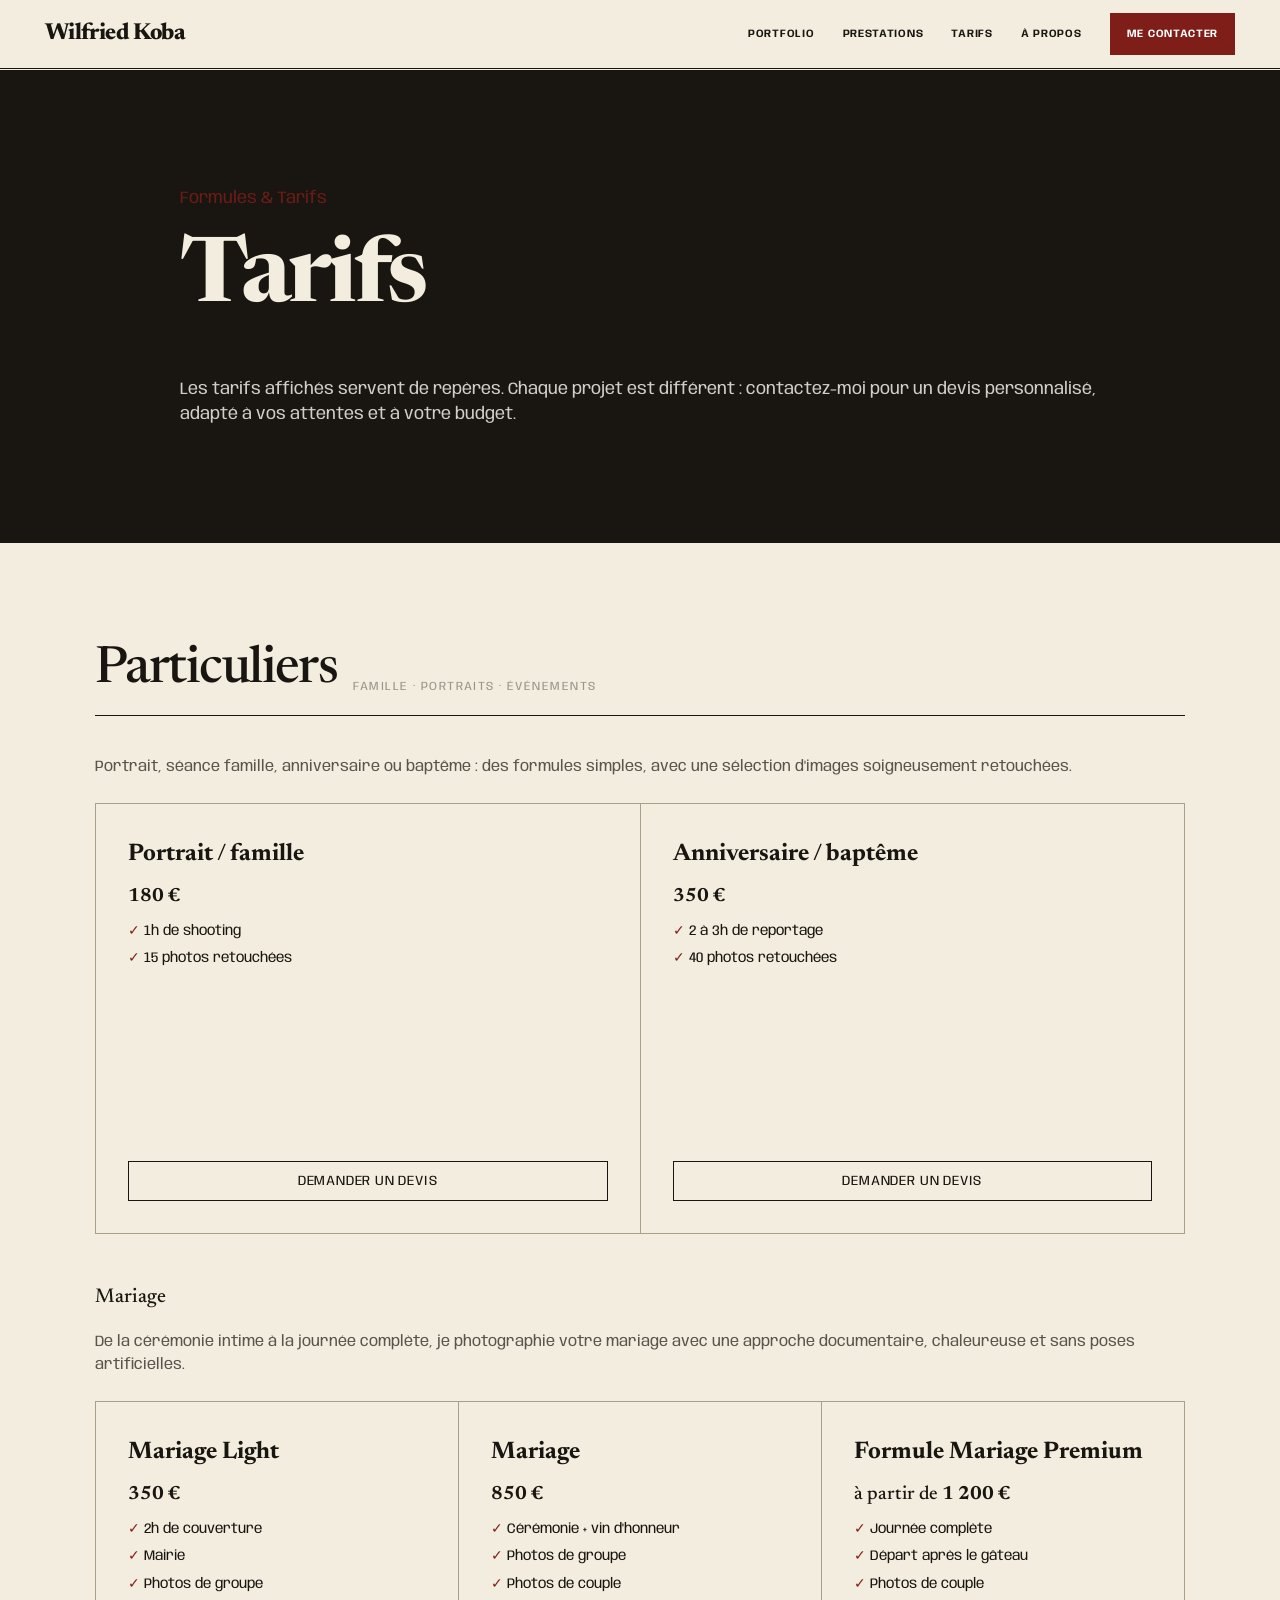
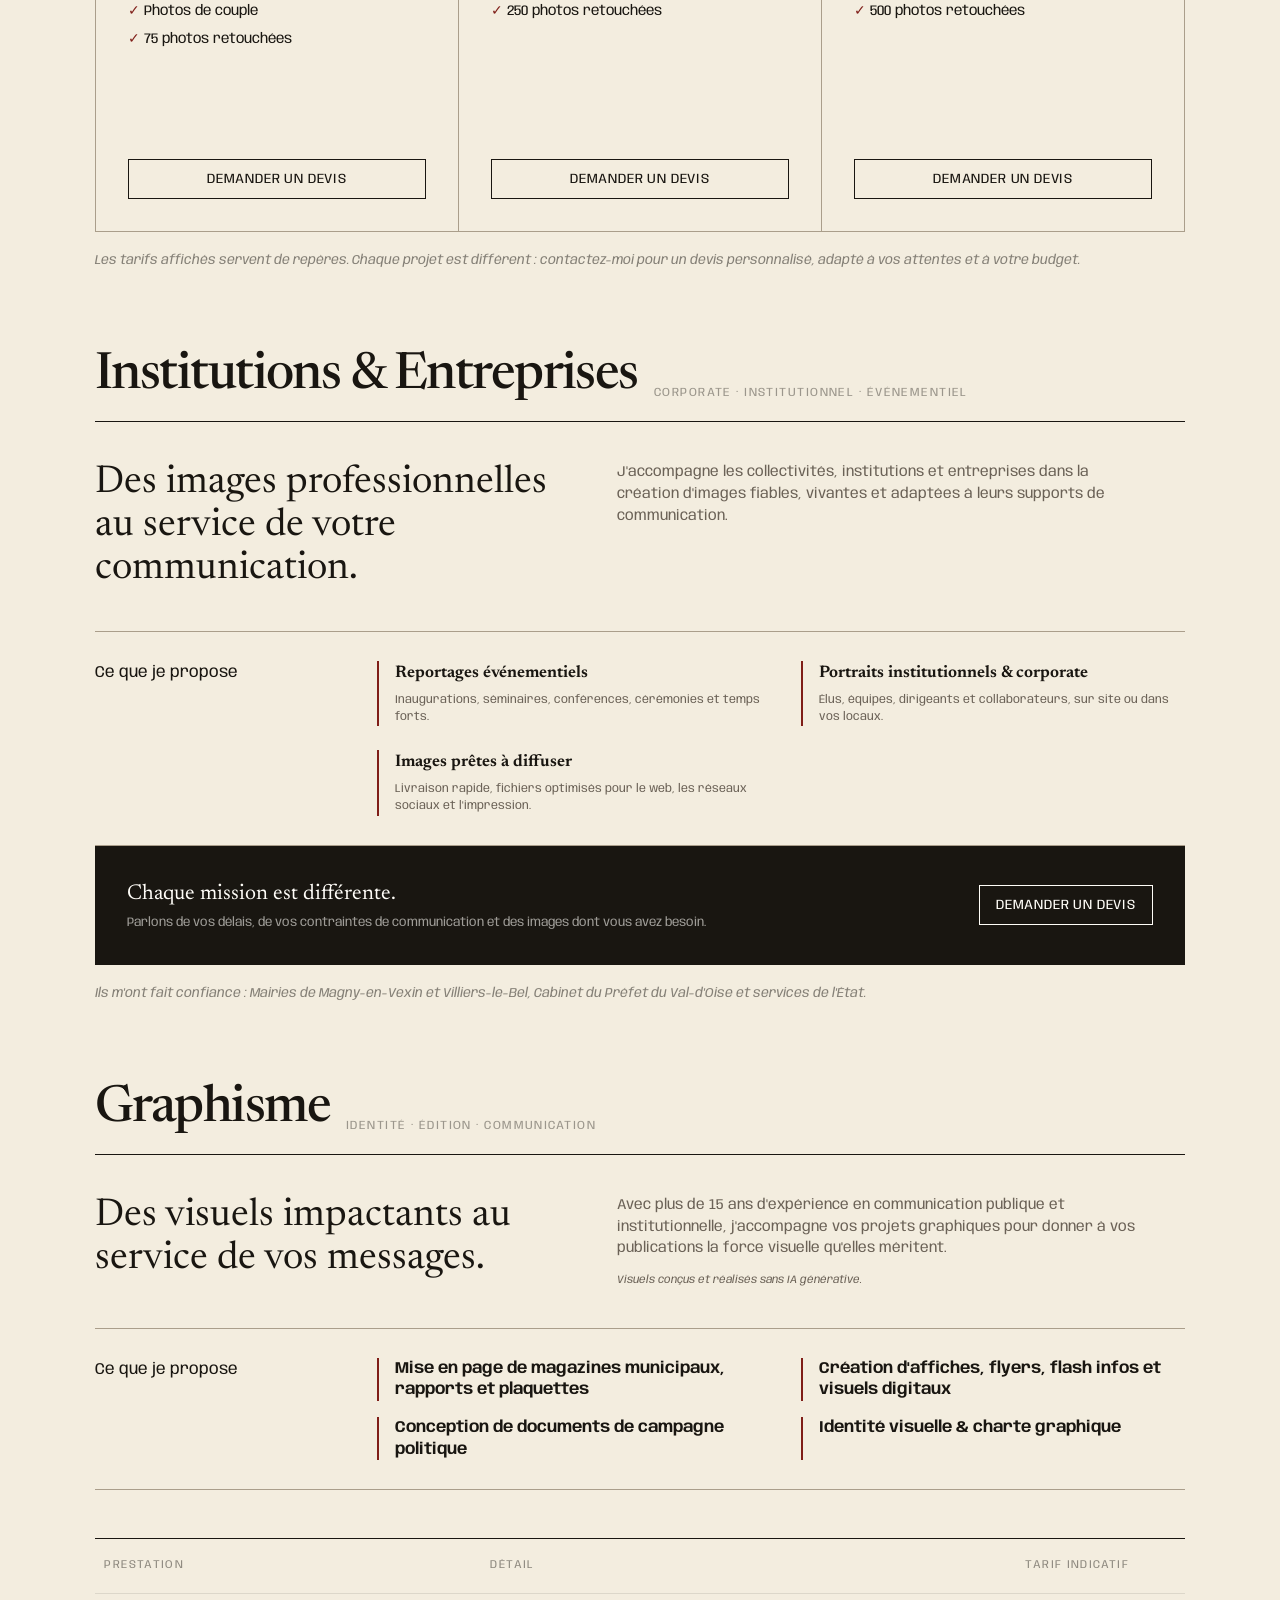
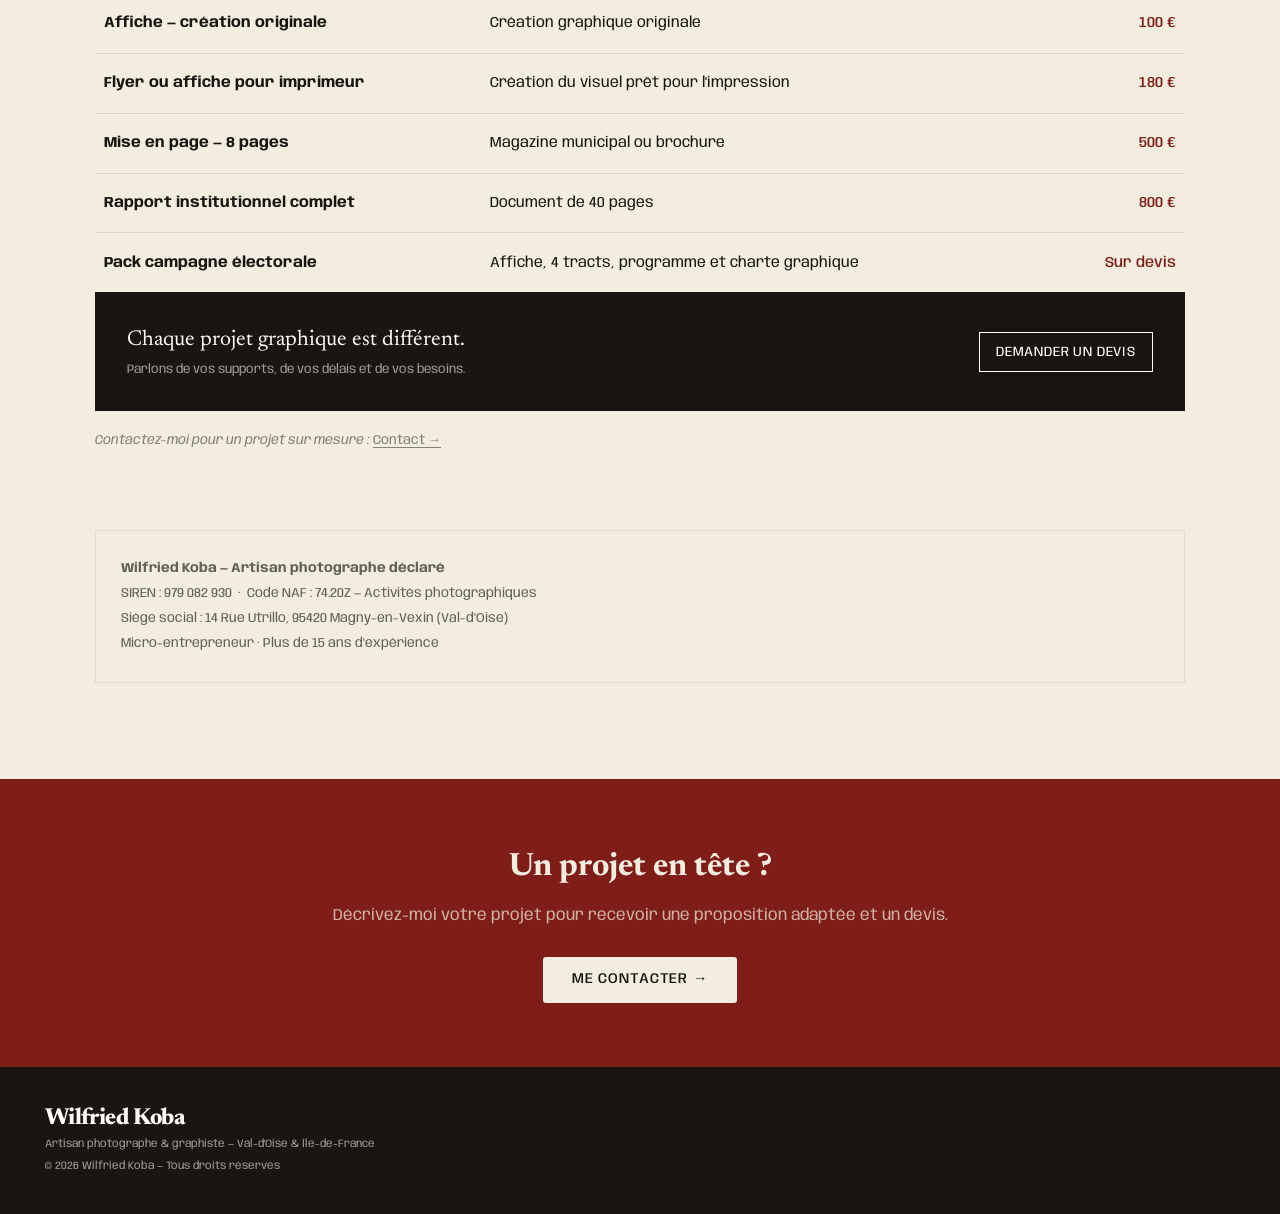
==== commit dfef15fc: "Rend la mention sans IA discrète dans le graphisme" ====
--- a/tarifs.html
+++ b/tarifs.html
@@ -255,7 +255,7 @@
     </div>
     <div class="graphic-intro">
       <h3>Des visuels impactants au service de vos messages.</h3>
-      <p>Avec plus de 15 ans d'expérience en communication publique et institutionnelle, j'accompagne vos projets graphiques pour donner à vos publications la force visuelle qu'elles méritent. Tous mes visuels sont créés sans IA.</p>
+      <div><p>Avec plus de 15 ans d'expérience en communication publique et institutionnelle, j'accompagne vos projets graphiques pour donner à vos publications la force visuelle qu'elles méritent.</p><small class="graphic-ai-note">Visuels conçus et réalisés sans IA générative.</small></div>
     </div>
     <div class="graphic-offer">
       <p class="section-tag">Ce que je propose</p>
@@ -277,7 +277,7 @@
       </thead>
       <tbody>
         <tr>
-          <td><strong>Affiche garantie sans IA</strong></td>
+          <td><strong>Affiche — création originale</strong></td>
           <td>Création graphique originale</td>
           <td class="price-tag-accent">100&nbsp;€</td>
         </tr>
@@ -330,7 +330,7 @@
 <footer>
   <div class="ft-inner">
     <span class="logo">Wilfried Koba</span>
-    <p>Artisan photographe &amp; graphiste — Val-d'Oise &amp; Île-de-France · Visuels créés sans IA</p>
+    <p>Artisan photographe &amp; graphiste — Val-d'Oise &amp; Île-de-France</p>
     <p class="ft-copy">© <span id="year"></span> Wilfried Koba — Tous droits réservés</p>
   </div>
 </footer>
--- a/assets/css/style.css
+++ b/assets/css/style.css
@@ -71,6 +71,7 @@
 .graphic-glimpse strong{font-family:var(--serif);font-size:1rem}
 .graphic-glimpse small{color:var(--signal);font-size:.58rem;font-weight:700;letter-spacing:.08em;text-transform:uppercase}
 .graphic-glimpse:hover{border-color:var(--signal);color:var(--signal)}
+.portfolio-ai-note{width:max-content;max-width:100%;margin:0 0 1.4rem auto;color:var(--muted);font-size:.65rem;font-style:italic}
 .portfolio-offer li,.graphic-offer li,.institution-offer strong{font-family:var(--sans);font-weight:650}
 .services-section{background:#10110f}
 .section-heading-light{border-color:rgba(255,255,255,.7)}
@@ -99,6 +100,7 @@
 .pack-name{font-weight:700!important}
 .pack-price{font-weight:650}
 .pack-includes li::before{color:var(--signal)}
+.graphic-ai-note{display:block;margin-top:.75rem;color:var(--muted);font-size:.68rem;font-style:italic}
 
 @media(max-width:860px){
   .brand small{display:none}
@@ -126,6 +128,7 @@
   .port-tabs{position:static;overflow:visible}
   .ptab{min-width:0}
   .graphic-glimpse{margin-left:0}
+  .portfolio-ai-note{margin-left:0}
   .gallery{columns:2 140px}
   .about-photo{max-width:100%}
   .testimonials-grid{grid-template-columns:1fr}
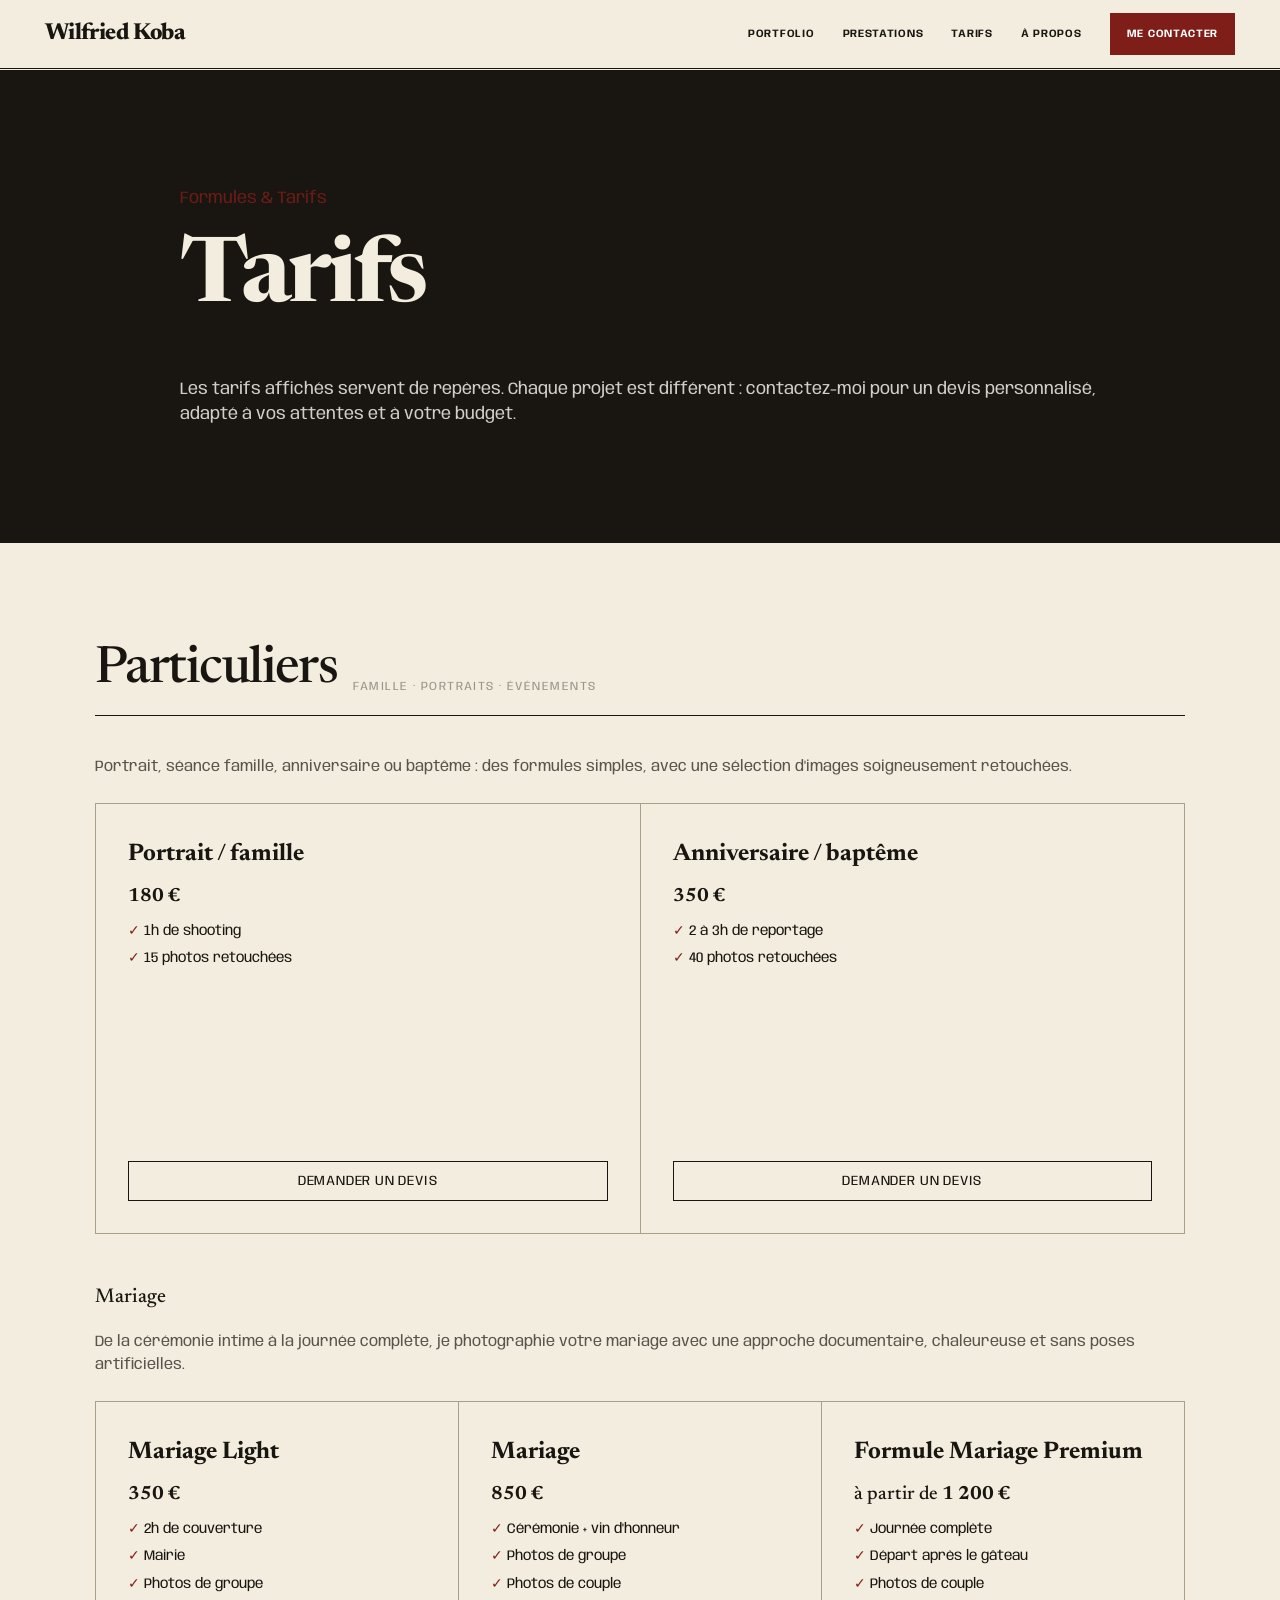
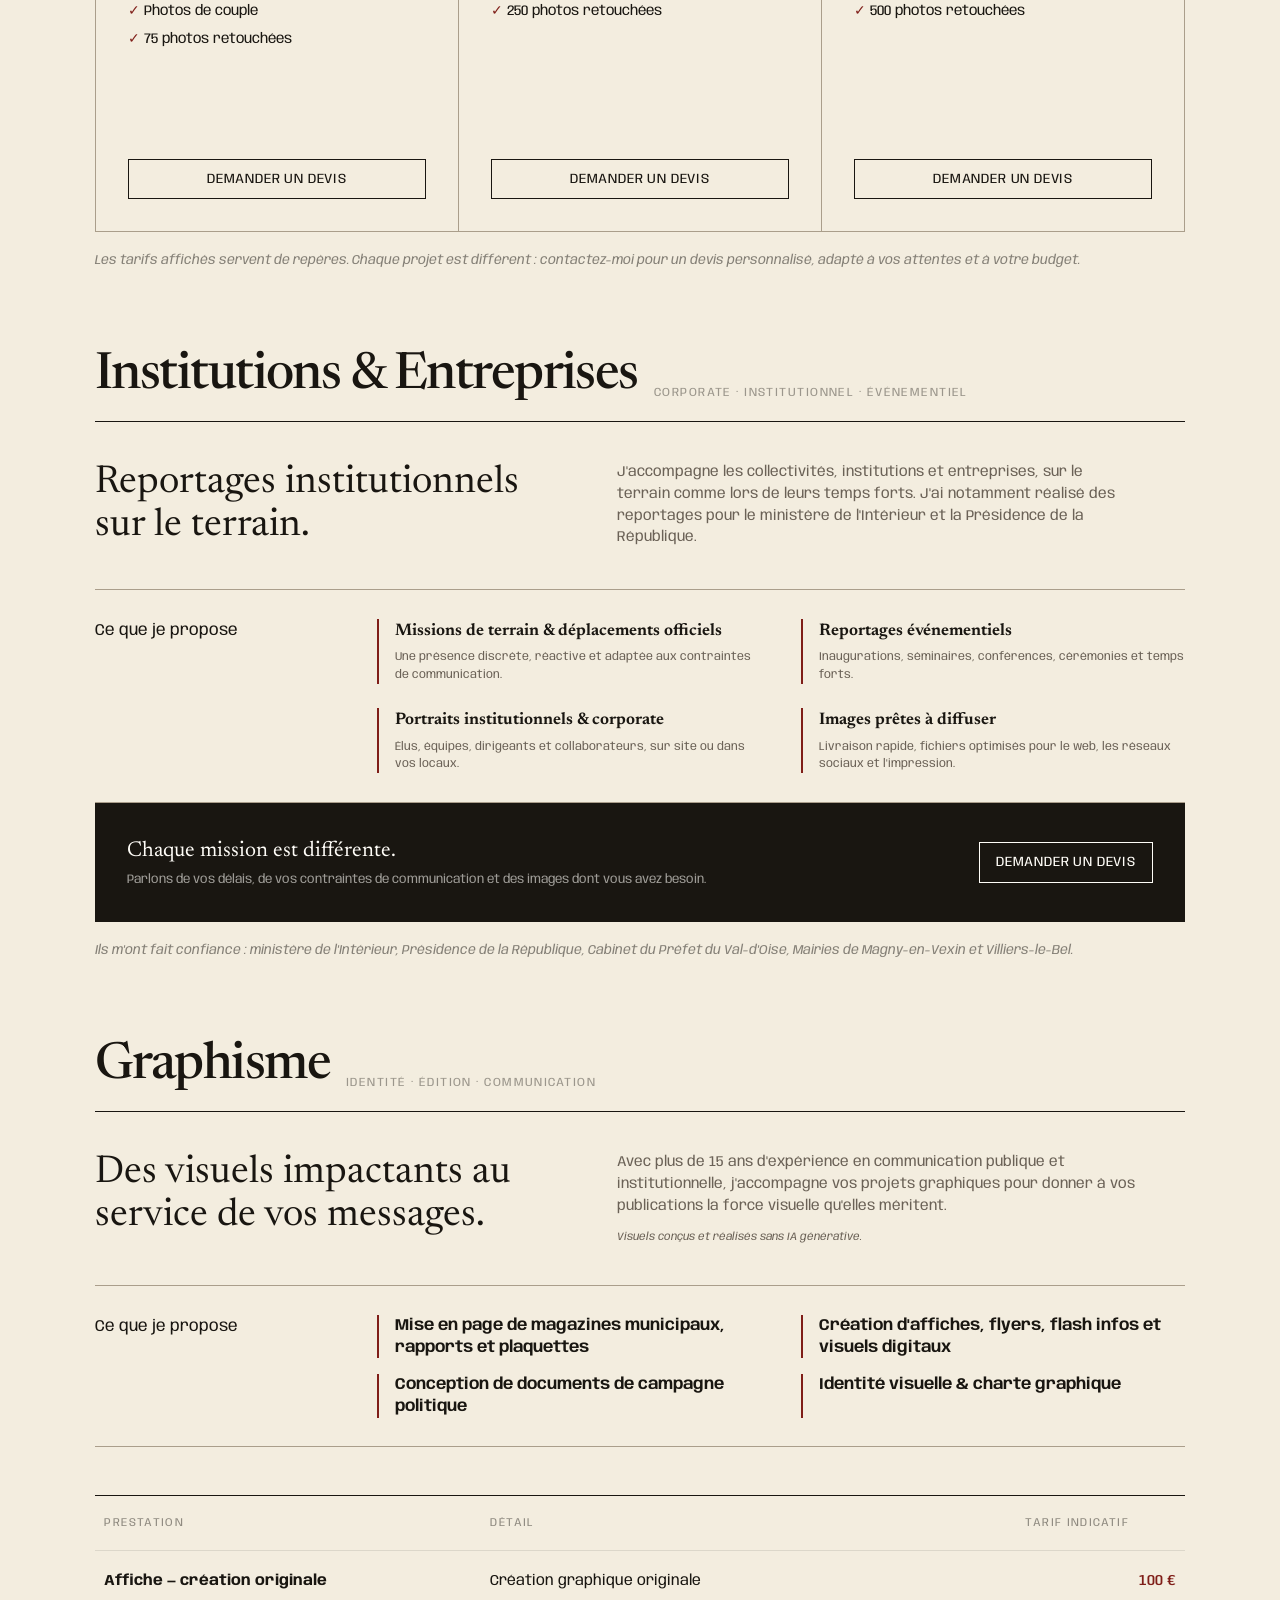
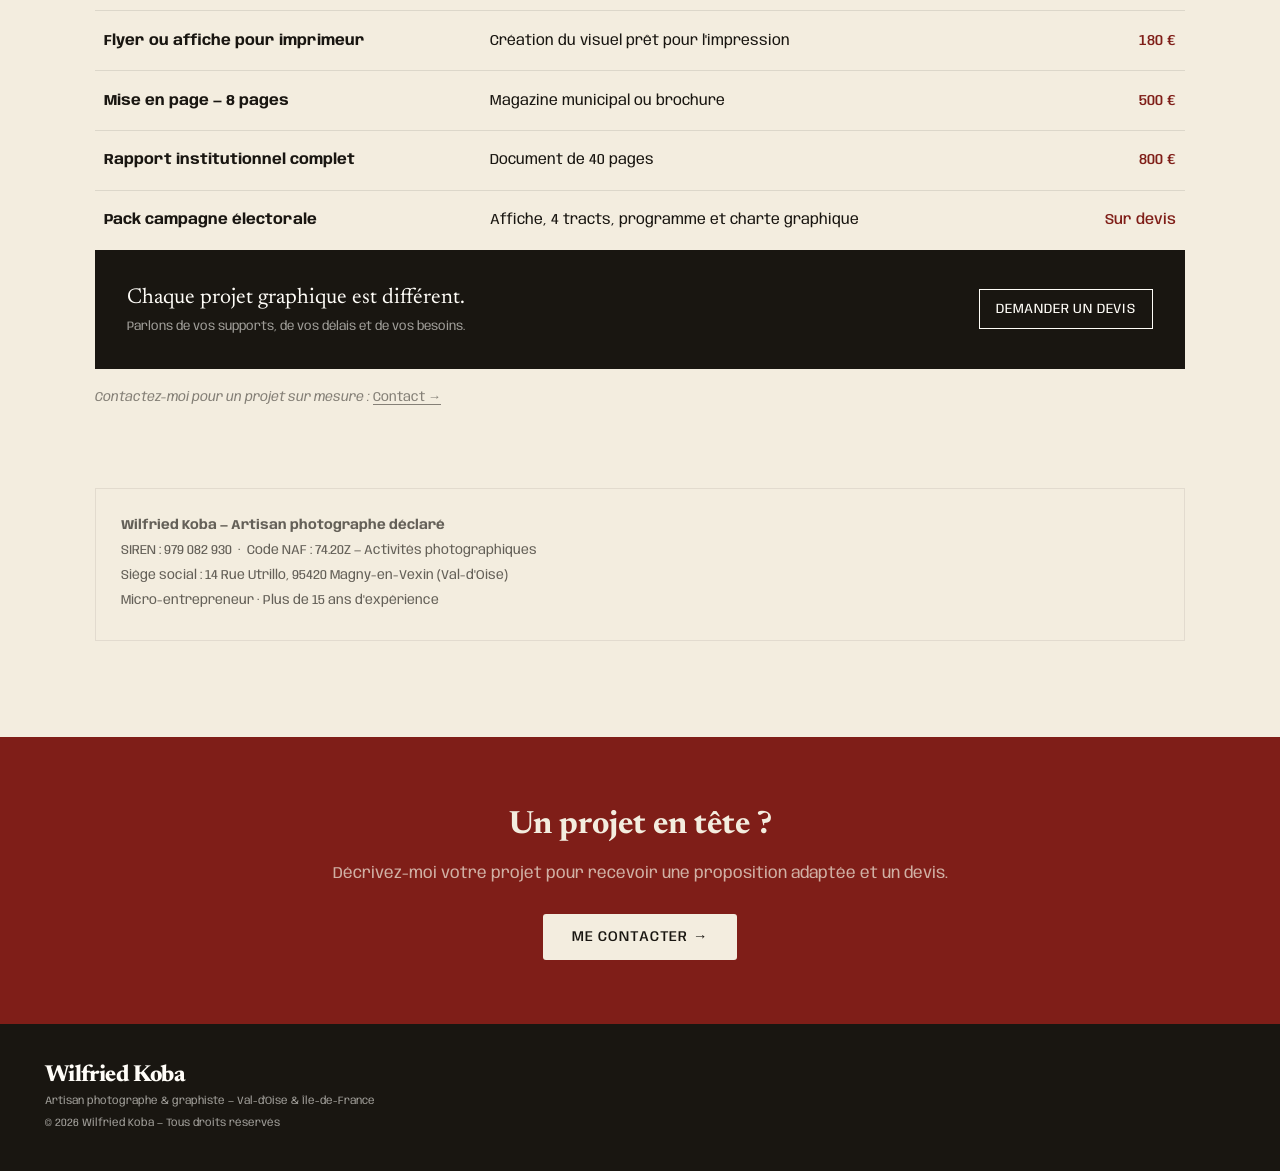
==== commit 1d05ac92: "Sépare famille et enrichit les reportages terrain" ====
--- a/tarifs.html
+++ b/tarifs.html
@@ -229,12 +229,13 @@
       <span class="section-tag">Corporate · Institutionnel · Événementiel</span>
     </div>
     <div class="institution-intro">
-      <h3>Des images professionnelles au service de votre communication.</h3>
-      <p>J'accompagne les collectivités, institutions et entreprises dans la création d'images fiables, vivantes et adaptées à leurs supports de communication.</p>
+      <h3>Reportages institutionnels sur le terrain.</h3>
+      <p>J'accompagne les collectivités, institutions et entreprises, sur le terrain comme lors de leurs temps forts. J'ai notamment réalisé des reportages pour le ministère de l'Intérieur et la Présidence de la République.</p>
     </div>
     <div class="institution-offer">
       <p class="section-tag">Ce que je propose</p>
       <ul>
+        <li><strong>Missions de terrain &amp; déplacements officiels</strong><span>Une présence discrète, réactive et adaptée aux contraintes de communication.</span></li>
         <li><strong>Reportages événementiels</strong><span>Inaugurations, séminaires, conférences, cérémonies et temps forts.</span></li>
         <li><strong>Portraits institutionnels &amp; corporate</strong><span>Élus, équipes, dirigeants et collaborateurs, sur site ou dans vos locaux.</span></li>
         <li><strong>Images prêtes à diffuser</strong><span>Livraison rapide, fichiers optimisés pour le web, les réseaux sociaux et l'impression.</span></li>
@@ -244,7 +245,7 @@
       <div><strong>Chaque mission est différente.</strong><p>Parlons de vos délais, de vos contraintes de communication et des images dont vous avez besoin.</p></div>
       <a href="index.html#contact" class="pack-cta">Demander un devis</a>
     </div>
-    <p class="pack-note">Ils m'ont fait confiance : Mairies de Magny-en-Vexin et Villiers-le-Bel, Cabinet du Préfet du Val-d'Oise et services de l'État.</p>
+    <p class="pack-note">Ils m'ont fait confiance : ministère de l'Intérieur, Présidence de la République, Cabinet du Préfet du Val-d'Oise, Mairies de Magny-en-Vexin et Villiers-le-Bel.</p>
   </section>
 
   <!-- GRAPHISME -->
--- a/assets/css/style.css
+++ b/assets/css/style.css
@@ -57,14 +57,14 @@
 .section-heading{margin-bottom:2.8rem;border-top:3px double var(--ink);padding-top:1rem}
 .section-heading h2,.about-copy h2,.contact-section h2,.lenscap-section h2{font-family:var(--serif);font-size:clamp(3.2rem,7vw,7rem);font-weight:650;line-height:.86;letter-spacing:-.05em;text-transform:none}
 .section-heading>p{font-size:.78rem}
-.port-tabs{display:grid;grid-template-columns:repeat(4,1fr);margin-bottom:1rem;border:1px solid var(--ink);border-right:0}
+.port-tabs{display:grid;grid-template-columns:repeat(5,1fr);margin-bottom:1rem;border:1px solid var(--ink);border-right:0}
 .ptab{width:100%;min-width:0;margin:0;padding:1rem;border:0;border-right:1px solid var(--ink);background:transparent;color:var(--ink);font-family:var(--serif);font-size:1rem;font-weight:700}
 .ptab.active{background:var(--signal);border-bottom:0;color:#fff}
 .ptab:hover{background:var(--ink);color:#fff}
 .gallery{columns:4 220px;column-gap:.65rem}
 .gallery-item{margin-bottom:.65rem;background:#ddd}
-.gallery-graphic{columns:1;max-width:420px}
-.gallery-graphic .gallery-item img{max-height:680px;object-fit:contain;background:#e7e7e2}
+.gallery-graphic{columns:3 240px;max-width:none}
+.gallery-graphic .gallery-item img{height:auto;max-height:none;object-fit:contain;background:#e7e7e2}
 .graphic-glimpse{display:grid;grid-template-columns:46px auto;align-items:center;gap:.75rem;width:max-content;margin:0 0 1.2rem auto;padding:.45rem .7rem .45rem .45rem;border:1px solid var(--line);background:transparent;color:var(--ink);cursor:pointer;text-align:left}
 .graphic-glimpse img{width:46px;height:62px;object-fit:cover}
 .graphic-glimpse span{display:flex;flex-direction:column}
@@ -72,6 +72,8 @@
 .graphic-glimpse small{color:var(--signal);font-size:.58rem;font-weight:700;letter-spacing:.08em;text-transform:uppercase}
 .graphic-glimpse:hover{border-color:var(--signal);color:var(--signal)}
 .portfolio-ai-note{width:max-content;max-width:100%;margin:0 0 1.4rem auto;color:var(--muted);font-size:.65rem;font-style:italic}
+.portfolio-offer-lead .kicker{margin-bottom:.75rem}
+.portfolio-offer-lead>p:last-child{max-width:360px;color:var(--muted);font-size:.78rem;line-height:1.55}
 .portfolio-offer li,.graphic-offer li,.institution-offer strong{font-family:var(--sans);font-weight:650}
 .services-section{background:#10110f}
 .section-heading-light{border-color:rgba(255,255,255,.7)}
@@ -109,8 +111,8 @@
   .hero h1{font-size:clamp(3.8rem,15vw,6.2rem)}
   .hero-media{min-height:420px}
   .proof-bar{grid-template-columns:1fr 1fr}
-  .port-tabs{grid-template-columns:1fr 1fr}
-  .ptab:nth-child(-n+2){border-bottom:1px solid var(--ink)}
+  .port-tabs{grid-template-columns:repeat(3,1fr)}
+  .ptab:nth-child(-n+3){border-bottom:1px solid var(--ink)}
   .service-row{grid-template-columns:40px 1fr}
   .service-row h3,.service-row p,.service-row a{grid-column:2}
 }
@@ -126,7 +128,10 @@
   .section-heading h2,.about-copy h2,.lenscap-section h2{font-size:clamp(3rem,15vw,5.4rem)}
   .contact-section h2{font-size:clamp(3.5rem,18vw,6rem)}
   .port-tabs{position:static;overflow:visible}
+  .port-tabs{grid-template-columns:1fr 1fr}
   .ptab{min-width:0}
+  .ptab:nth-child(-n+4){border-bottom:1px solid var(--ink)}
+  .ptab:last-child{grid-column:1 / -1}
   .graphic-glimpse{margin-left:0}
   .portfolio-ai-note{margin-left:0}
   .gallery{columns:2 140px}
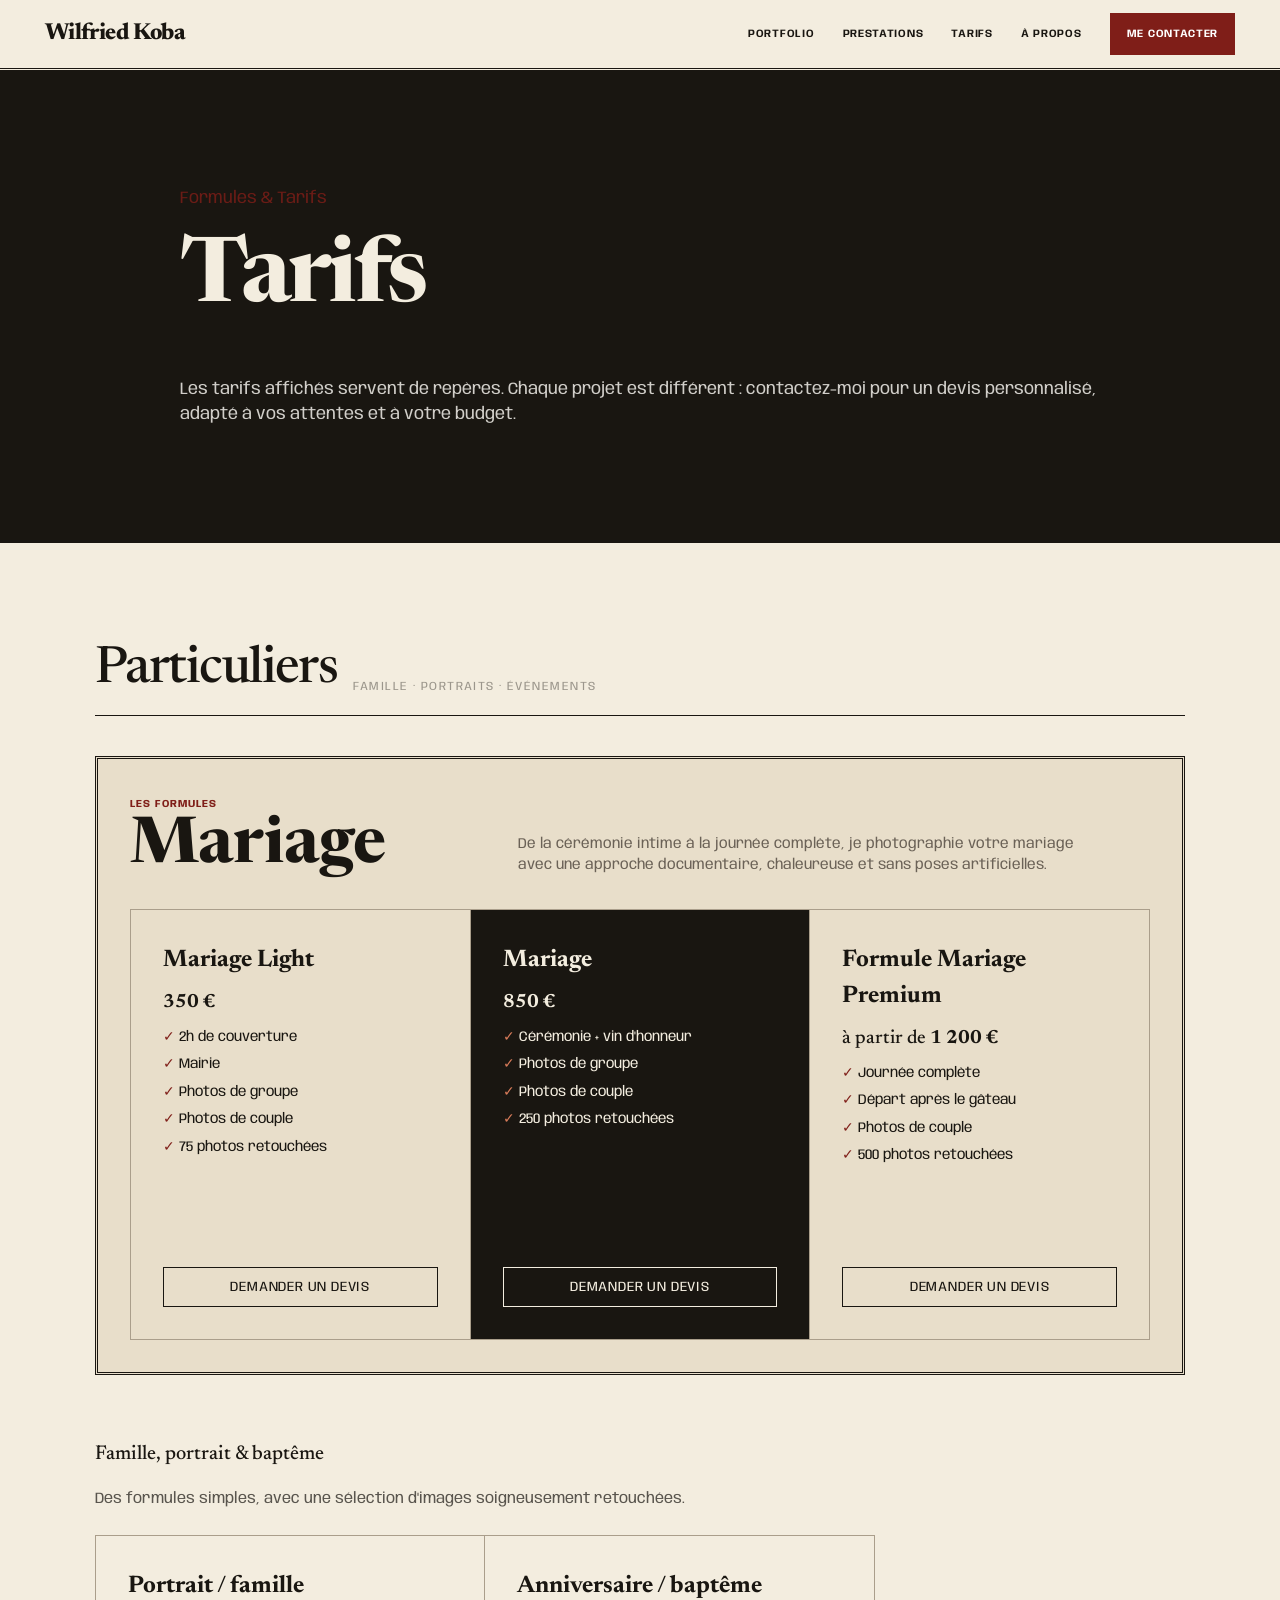
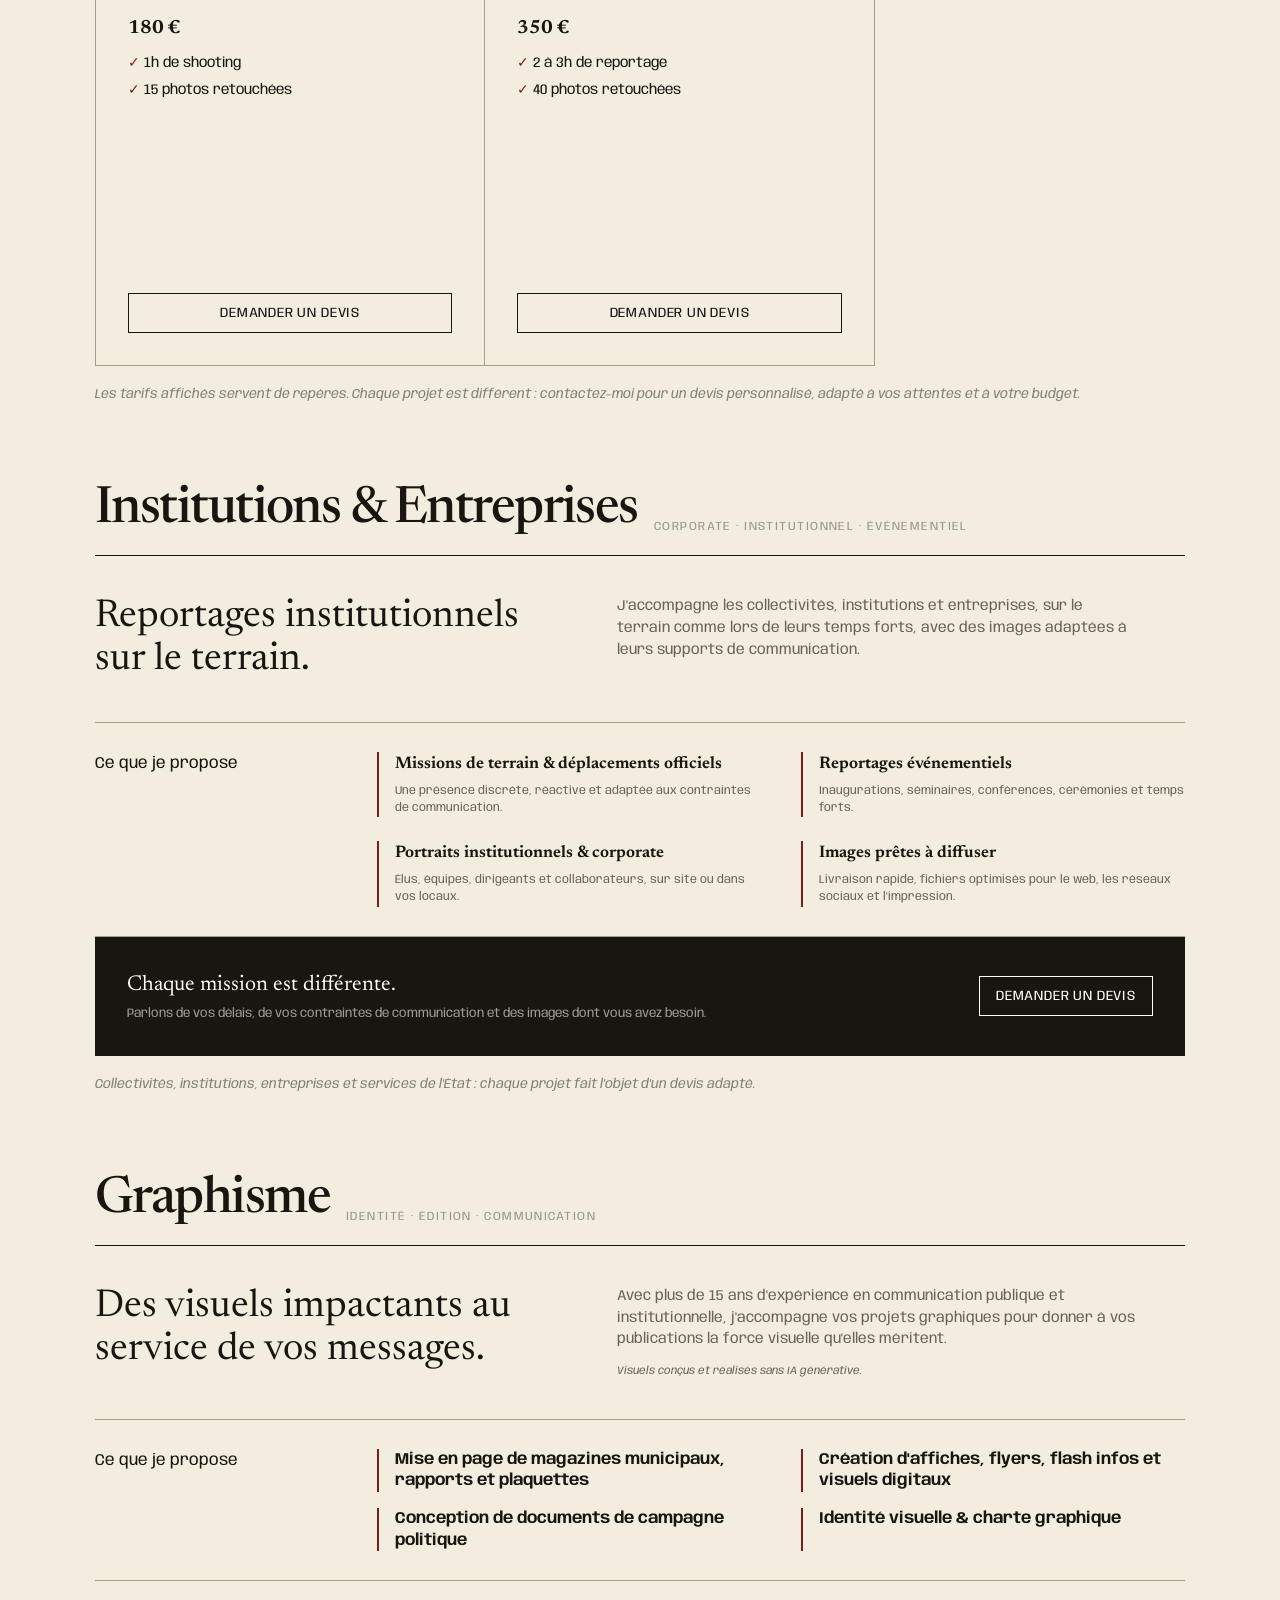
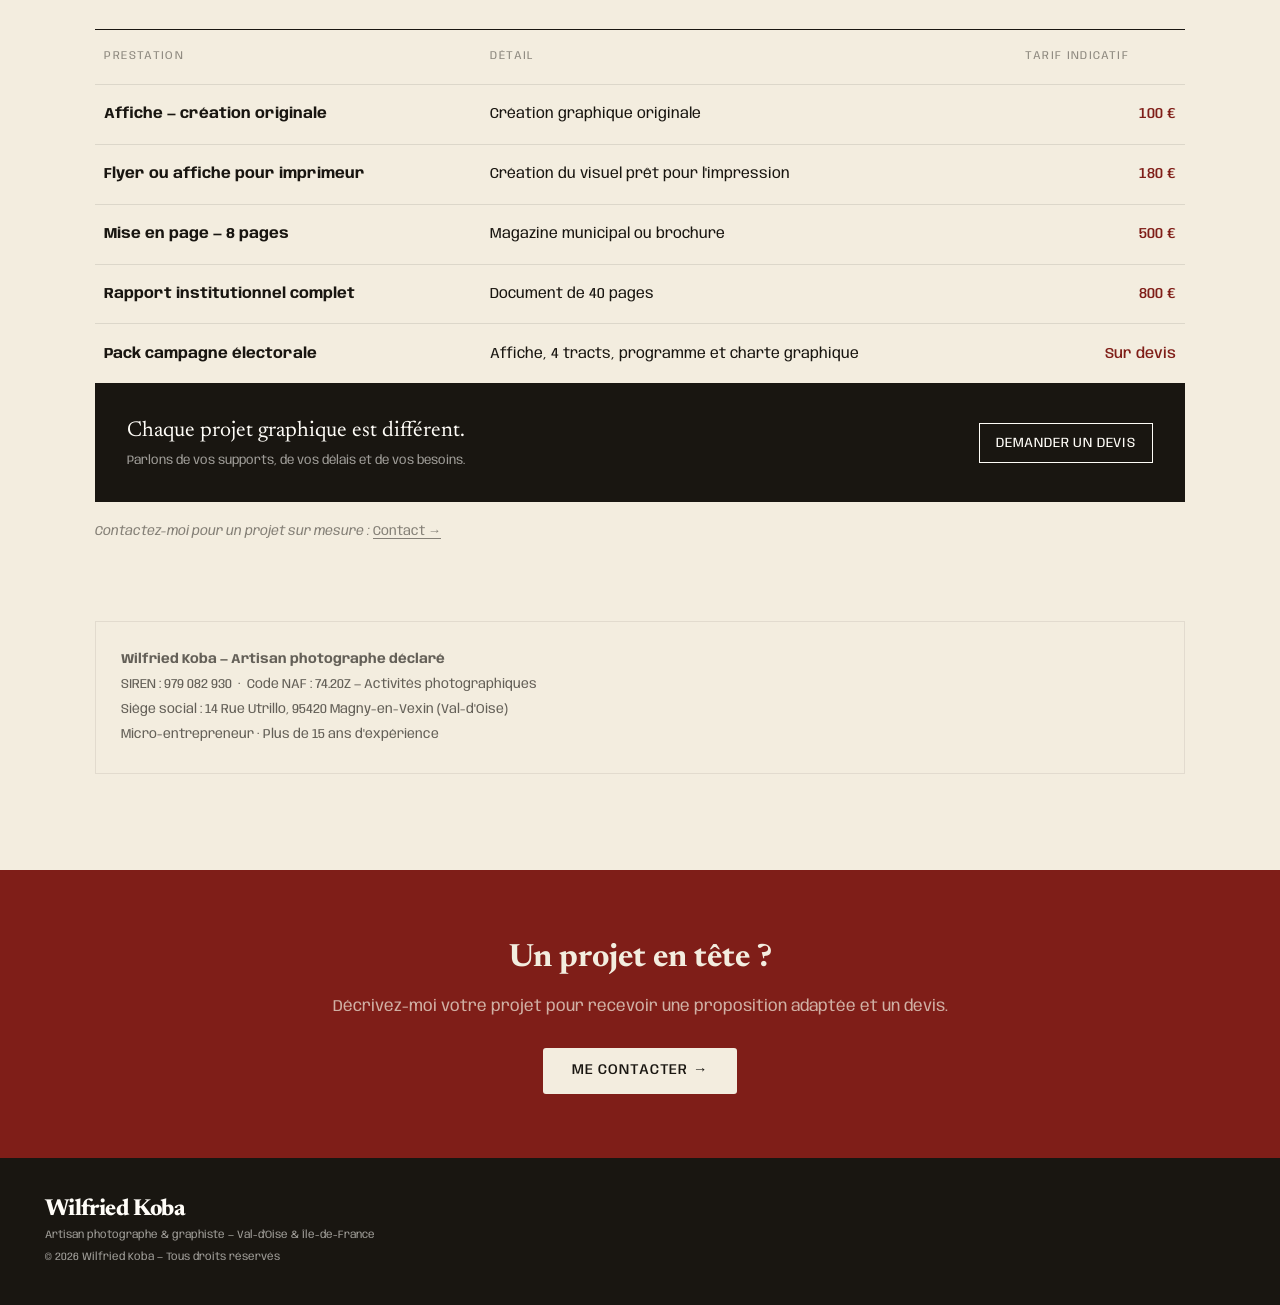
==== commit 47317649: "Met en valeur le mariage et enrichit les événements" ====
--- a/tarifs.html
+++ b/tarifs.html
@@ -153,35 +153,13 @@
       <span class="section-tag">Famille · Portraits · Événements</span>
     </div>
 
-    <p style="margin-bottom:1.5rem; font-size:.95rem; opacity:.7;">Portrait, séance famille, anniversaire ou baptême : des formules simples, avec une sélection d'images soigneusement retouchées.</p>
-
-    <div class="packs">
-      <div class="pack">
-        <div class="pack-name">Portrait / famille</div>
-        <div class="pack-price"><strong>180&nbsp;€</strong></div>
-        <ul class="pack-includes">
-          <li>1h de shooting</li>
-          <li>15 photos retouchées</li>
-        </ul>
-        <a href="index.html#contact" class="pack-cta">Demander un devis</a>
-      </div>
-
-      <div class="pack">
-        <div class="pack-name">Anniversaire / baptême</div>
-        <div class="pack-price"><strong>350&nbsp;€</strong></div>
-        <ul class="pack-includes">
-          <li>2 à 3h de reportage</li>
-          <li>40 photos retouchées</li>
-        </ul>
-        <a href="index.html#contact" class="pack-cta">Demander un devis</a>
-      </div>
-    </div>
-
     <!-- MARIAGE -->
-    <h3 class="pack-subhead">Mariage</h3>
-    <p style="margin-bottom:1.5rem; font-size:.95rem; opacity:.7;">De la cérémonie intime à la journée complète, je photographie votre mariage avec une approche documentaire, chaleureuse et sans poses artificielles.</p>
-
-    <div class="packs">
+    <div class="wedding-feature" id="mariage">
+      <div class="wedding-intro">
+        <div><span class="section-tag">Les formules</span><h3 class="pack-subhead">Mariage</h3></div>
+        <p>De la cérémonie intime à la journée complète, je photographie votre mariage avec une approche documentaire, chaleureuse et sans poses artificielles.</p>
+      </div>
+      <div class="packs wedding-packs">
       <div class="pack">
         <div class="pack-name">Mariage Light</div>
         <div class="pack-price"><strong>350&nbsp;€</strong></div>
@@ -195,7 +173,7 @@
         <a href="index.html#contact" class="pack-cta">Demander un devis</a>
       </div>
 
-      <div class="pack">
+      <div class="pack featured">
         <div class="pack-name">Mariage</div>
         <div class="pack-price"><strong>850&nbsp;€</strong></div>
         <ul class="pack-includes">
@@ -215,6 +193,32 @@
           <li>Départ après le gâteau</li>
           <li>Photos de couple</li>
           <li>500 photos retouchées</li>
+        </ul>
+        <a href="index.html#contact" class="pack-cta">Demander un devis</a>
+      </div>
+      </div>
+    </div>
+
+    <h3 class="pack-subhead">Famille, portrait &amp; baptême</h3>
+    <p style="margin-bottom:1.5rem; font-size:.95rem; opacity:.7;">Des formules simples, avec une sélection d'images soigneusement retouchées.</p>
+
+    <div class="packs family-packs">
+      <div class="pack">
+        <div class="pack-name">Portrait / famille</div>
+        <div class="pack-price"><strong>180&nbsp;€</strong></div>
+        <ul class="pack-includes">
+          <li>1h de shooting</li>
+          <li>15 photos retouchées</li>
+        </ul>
+        <a href="index.html#contact" class="pack-cta">Demander un devis</a>
+      </div>
+
+      <div class="pack">
+        <div class="pack-name">Anniversaire / baptême</div>
+        <div class="pack-price"><strong>350&nbsp;€</strong></div>
+        <ul class="pack-includes">
+          <li>2 à 3h de reportage</li>
+          <li>40 photos retouchées</li>
         </ul>
         <a href="index.html#contact" class="pack-cta">Demander un devis</a>
       </div>
@@ -230,7 +234,7 @@
     </div>
     <div class="institution-intro">
       <h3>Reportages institutionnels sur le terrain.</h3>
-      <p>J'accompagne les collectivités, institutions et entreprises, sur le terrain comme lors de leurs temps forts. J'ai notamment réalisé des reportages pour le ministère de l'Intérieur et la Présidence de la République.</p>
+      <p>J'accompagne les collectivités, institutions et entreprises, sur le terrain comme lors de leurs temps forts, avec des images adaptées à leurs supports de communication.</p>
     </div>
     <div class="institution-offer">
       <p class="section-tag">Ce que je propose</p>
@@ -245,7 +249,7 @@
       <div><strong>Chaque mission est différente.</strong><p>Parlons de vos délais, de vos contraintes de communication et des images dont vous avez besoin.</p></div>
       <a href="index.html#contact" class="pack-cta">Demander un devis</a>
     </div>
-    <p class="pack-note">Ils m'ont fait confiance : ministère de l'Intérieur, Présidence de la République, Cabinet du Préfet du Val-d'Oise, Mairies de Magny-en-Vexin et Villiers-le-Bel.</p>
+    <p class="pack-note">Collectivités, institutions, entreprises et services de l'État : chaque projet fait l'objet d'un devis adapté.</p>
   </section>
 
   <!-- GRAPHISME -->
--- a/assets/css/style.css
+++ b/assets/css/style.css
@@ -5,7 +5,7 @@
 .proof-bar{max-width:var(--max);margin:0 auto;min-height:92px;padding:1.4rem var(--side);display:grid;grid-template-columns:.65fr .65fr 1.1fr 1.25fr;align-items:center;gap:1.5rem;border-bottom:1px solid var(--line)}.proof-bar p{color:var(--muted);font-size:.69rem;line-height:1.35}.proof-bar strong{color:var(--ink);font-weight:600}
 .portfolio-section,.testimonials-section{max-width:var(--max);margin:0 auto;padding:clamp(5.5rem,9vw,9rem) var(--side)}.section-heading{display:grid;grid-template-columns:1fr minmax(260px,420px);align-items:end;gap:3rem;margin-bottom:4rem}.section-heading .kicker{margin-bottom:1rem}.section-heading h2,.about-copy h2,.contact-section h2,.lenscap-section h2{font-family:var(--serif);font-size:clamp(3rem,6vw,6rem);font-weight:400;line-height:.92;letter-spacing:-.045em}.section-heading>p{color:var(--muted);font-size:.88rem;max-width:360px}.port-tabs{display:flex;gap:0;margin-bottom:2rem;border-bottom:1px solid var(--line)}.ptab{min-width:140px;padding:.9rem 0;margin-right:2.2rem;border:0;border-bottom:2px solid transparent;background:none;color:var(--muted);cursor:pointer;text-align:left;font-size:.76rem}.ptab span{float:right;opacity:.55}.ptab:hover{color:var(--ink)}.ptab.active{border-bottom-color:var(--signal);color:var(--ink);font-weight:600}.gallery{columns:4 230px;column-gap:.8rem}.gallery-item{width:100%;margin-bottom:.8rem;display:block;break-inside:avoid;overflow:hidden;border:0;background:var(--paper-2);cursor:zoom-in}.gallery-item img{width:100%;height:auto;transition:transform .5s cubic-bezier(.2,.7,.2,1),filter .3s}.gallery-item:hover img{transform:scale(1.025);filter:contrast(1.03)}
 .services-section{padding:clamp(5.5rem,9vw,9rem) var(--side);background:var(--ink);color:var(--white)}.services-section>*{max-width:calc(var(--max) - 2 * var(--side));margin-left:auto;margin-right:auto}.section-heading-light{color:var(--white)}.section-heading-light>p{color:rgba(248,246,241,.55)}.service-list{border-top:1px solid rgba(255,255,255,.25)}.service-row{display:grid;grid-template-columns:60px minmax(190px,.8fr) minmax(260px,1fr) auto;gap:2rem;align-items:start;padding:2.3rem 0;border-bottom:1px solid rgba(255,255,255,.18)}.service-index{color:var(--signal);font-size:.68rem}.service-row h3{font-family:var(--serif);font-size:clamp(1.4rem,2.4vw,2.1rem);font-weight:400;line-height:1.1}.service-row p{max-width:460px;color:rgba(248,246,241,.55);font-size:.86rem}.service-row a{color:rgba(248,246,241,.9);border-bottom:1px solid rgba(248,246,241,.4);padding-bottom:.2rem;font-size:.72rem;white-space:nowrap}.service-row a span{margin-left:.5rem;color:var(--signal)}
-.about-section{max-width:var(--max);margin:0 auto;padding:clamp(5.5rem,9vw,9rem) var(--side);display:grid;grid-template-columns:minmax(280px,.72fr) minmax(360px,1.28fr);gap:clamp(3rem,8vw,8rem);align-items:center}.about-photo{max-width:470px}.about-photo img{width:100%;aspect-ratio:3/4;object-fit:cover;filter:saturate(.82)}.about-copy{max-width:670px}.about-lead{margin-top:2.2rem;font-family:var(--serif);font-size:clamp(1.3rem,2vw,1.8rem)!important;line-height:1.35!important;color:var(--ink)!important}.about-copy>p:not(.kicker){max-width:600px;margin-top:1.4rem;color:var(--muted);font-size:.9rem}.about-facts{margin-top:3rem;border-top:1px solid var(--line)}.about-facts div{display:grid;grid-template-columns:110px 1fr;padding:.8rem 0;border-bottom:1px solid var(--line);font-size:.75rem}.about-facts dt{color:var(--muted)}.about-facts dd{font-weight:500}
+.about-section{max-width:var(--max);margin:0 auto;padding:clamp(5.5rem,9vw,9rem) var(--side);display:grid;grid-template-columns:minmax(280px,.72fr) minmax(360px,1.28fr);gap:clamp(3rem,8vw,8rem);align-items:center}.about-photo{max-width:470px}.about-photo img{width:100%;aspect-ratio:3/4;object-fit:cover;filter:saturate(.82)}.about-copy{max-width:670px}.about-lead{margin-top:2.2rem;font-family:var(--serif);font-size:clamp(1.3rem,2vw,1.8rem)!important;line-height:1.35!important;color:var(--ink)!important}.about-copy>p:not(.kicker){max-width:600px;margin-top:1.4rem;color:var(--muted);font-size:.9rem}.about-references{padding-top:1.1rem;border-top:1px solid var(--line)}.about-references strong{display:block;margin-bottom:.35rem;color:var(--ink);font-size:.68rem;letter-spacing:.08em;text-transform:uppercase}.about-facts{margin-top:2rem;border-top:1px solid var(--line)}.about-facts div{display:grid;grid-template-columns:110px 1fr;padding:.8rem 0;border-bottom:1px solid var(--line);font-size:.75rem}.about-facts dt{color:var(--muted)}.about-facts dd{font-weight:500}
 .lenscap-section{max-width:var(--max);margin:0 auto;padding:clamp(5.5rem,9vw,9rem) var(--side);border-top:1px solid var(--ink);border-bottom:1px solid var(--ink)}.lenscap-intro{display:grid;grid-template-columns:1fr minmax(280px,440px);align-items:end;gap:3rem;margin-bottom:3.5rem}.lenscap-section .kicker{margin-bottom:1rem}.lenscap-section h2{font-size:clamp(3rem,6vw,6rem)}.lenscap-intro>div:last-child>p{max-width:390px;margin-bottom:1.5rem;color:var(--muted);font-size:.86rem}.lenscap-issues{display:grid;grid-template-columns:1fr 1fr;gap:1rem}.lenscap-issue figure{aspect-ratio:1.45/1;overflow:hidden;background:#fff}.lenscap-issue img{width:100%;height:100%;object-fit:cover}.lenscap-issue>div{display:flex;justify-content:space-between;gap:2rem;padding-top:1rem;border-top:1px solid var(--ink);font-size:.7rem}.lenscap-issue>div span{font-weight:600;text-transform:uppercase;letter-spacing:.08em}.lenscap-issue>div p{color:var(--muted);text-align:right}
 .testimonials-grid{display:grid;grid-template-columns:1.3fr .7fr;gap:clamp(3rem,7vw,7rem)}blockquote p{font-family:var(--serif)}.testimonial-featured{padding-top:2rem;border-top:1px solid var(--ink)}.testimonial-featured p{max-width:760px;font-size:clamp(2rem,4vw,4rem);line-height:1.15;letter-spacing:-.025em}blockquote cite{display:block;margin-top:2rem;color:var(--ink);font-style:normal;font-size:.72rem;font-weight:600}blockquote cite span{display:block;color:var(--muted);font-weight:400}.testimonial-small{display:flex;flex-direction:column;gap:3rem}.testimonial-small blockquote{padding-top:2rem;border-top:1px solid var(--line)}.testimonial-small p{font-size:1.35rem;line-height:1.4}
 .contact-section{padding:clamp(5rem,9vw,8rem) var(--side) 3rem;background:var(--signal);color:var(--white)}.contact-section>*{max-width:calc(var(--max) - 2 * var(--side));margin-left:auto;margin-right:auto}.contact-section .kicker{color:rgba(255,255,255,.7)}.contact-main{display:grid;grid-template-columns:1fr 1fr;gap:5rem;align-items:end}.contact-section h2{font-size:clamp(4rem,8vw,8rem)}.contact-copy{padding-bottom:.8rem}.contact-copy p{max-width:460px;color:rgba(255,255,255,.75);font-size:.9rem}.contact-email{display:inline-flex;gap:1rem;margin-top:2.2rem;padding-bottom:.25rem;border-bottom:1px solid rgba(255,255,255,.7);font-family:var(--serif);font-size:clamp(1.1rem,2.1vw,1.7rem)}.contact-meta{margin-top:5rem;padding-top:1.4rem;display:flex;gap:2rem;justify-content:space-between;border-top:1px solid rgba(255,255,255,.35);color:rgba(255,255,255,.75);font-size:.68rem}.contact-meta a:hover{color:var(--white)}
@@ -75,6 +75,11 @@
 .portfolio-offer-lead .kicker{margin-bottom:.75rem}
 .portfolio-offer-lead>p:last-child{max-width:360px;color:var(--muted);font-size:.78rem;line-height:1.55}
 .portfolio-offer li,.graphic-offer li,.institution-offer strong{font-family:var(--sans);font-weight:650}
+.portfolio-offer{grid-template-columns:1fr;gap:1.5rem;align-items:start}
+.portfolio-offer-lead{display:grid;grid-template-columns:minmax(180px,.45fr) minmax(0,1.55fr);gap:3rem;align-items:start}
+.portfolio-offer-lead>p:last-child{max-width:560px}
+.portfolio-offer ul{grid-template-columns:repeat(4,minmax(0,1fr));gap:1.5rem}
+.portfolio-offer li{min-height:72px}
 .services-section{background:#10110f}
 .section-heading-light{border-color:rgba(255,255,255,.7)}
 .service-row{grid-template-columns:50px minmax(190px,.8fr) minmax(260px,1fr) auto}
@@ -85,14 +90,15 @@
 .lenscap-section h2{font-size:clamp(3rem,6vw,6rem)}
 .lenscap-issue>div span{font-weight:700}
 blockquote p{font-family:var(--sans)}
-.testimonials-grid{display:grid;grid-template-columns:repeat(12,1fr);gap:0;border-top:1px solid var(--ink);border-left:1px solid var(--ink)}
-.testimonials-grid blockquote{grid-column:span 6;min-height:280px;padding:clamp(1.5rem,3vw,2.8rem);border-right:1px solid var(--ink);border-bottom:1px solid var(--ink);display:flex;flex-direction:column;justify-content:space-between}
-.testimonials-grid blockquote:first-child{grid-column:span 8;background:var(--ink);color:#fff}
-.testimonials-grid blockquote:nth-child(2){grid-column:span 4;background:var(--signal);color:#fff}
-.testimonials-grid blockquote p{font-size:clamp(1.15rem,2vw,1.8rem);font-weight:500;line-height:1.25}
-.testimonials-grid .testimonial-featured p{font-size:clamp(1.8rem,3.2vw,3rem);font-weight:520;line-height:1.13}
-.testimonials-grid blockquote cite{margin-top:2rem;color:inherit;text-transform:uppercase;letter-spacing:.06em}
-.testimonials-grid blockquote cite span{color:inherit;opacity:.65}
+.testimonials-grid{display:grid;grid-template-columns:repeat(12,1fr);gap:0;border-top:3px double var(--ink)}
+.testimonials-grid blockquote{grid-column:span 6;min-height:230px;padding:clamp(1.5rem,3vw,2.7rem);border-right:1px solid var(--line);border-bottom:1px solid var(--line);display:flex;flex-direction:column;justify-content:space-between}
+.testimonials-grid blockquote:nth-child(odd){border-left:1px solid var(--line)}
+.testimonials-grid blockquote:first-child{grid-column:span 7;min-height:330px;background:transparent;color:var(--ink)}
+.testimonials-grid blockquote:nth-child(2){grid-column:span 5;min-height:330px;background:var(--paper-2);color:var(--ink)}
+.testimonials-grid blockquote p{font-family:var(--serif);font-size:clamp(1.25rem,1.8vw,1.65rem);font-weight:500;line-height:1.35}
+.testimonials-grid .testimonial-featured p{font-size:clamp(1.9rem,3vw,3rem);font-weight:500;line-height:1.16}
+.testimonials-grid blockquote cite{margin-top:2rem;color:var(--signal);text-transform:uppercase;letter-spacing:.06em}
+.testimonials-grid blockquote cite span{color:var(--muted);opacity:1}
 .contact-section{background:var(--signal)}
 .contact-section h2{font-size:clamp(4rem,9vw,9rem)}
 .contact-email{font-family:var(--sans);font-weight:650}
@@ -103,6 +109,13 @@
 .pack-price{font-weight:650}
 .pack-includes li::before{color:var(--signal)}
 .graphic-ai-note{display:block;margin-top:.75rem;color:var(--muted);font-size:.68rem;font-style:italic}
+.wedding-feature{margin:0 0 4rem;padding:clamp(1.2rem,2.5vw,2.2rem);border:3px double var(--ink);background:var(--paper-2)}
+.wedding-intro{display:grid;grid-template-columns:.7fr 1.3fr;gap:3rem;align-items:end}
+.wedding-intro .section-tag{color:var(--signal);font-size:.65rem;font-weight:700;letter-spacing:.1em;text-transform:uppercase}
+.wedding-intro .pack-subhead{margin:.25rem 0 0;font-size:clamp(2.8rem,5vw,5rem);font-weight:700;line-height:.9}
+.wedding-intro>p{max-width:560px;color:var(--muted);font-size:.9rem}
+.wedding-packs{margin-top:2rem}
+.family-packs{grid-template-columns:repeat(2,minmax(240px,1fr))!important;max-width:780px}
 
 @media(max-width:860px){
   .brand small{display:none}
@@ -115,6 +128,7 @@
   .ptab:nth-child(-n+3){border-bottom:1px solid var(--ink)}
   .service-row{grid-template-columns:40px 1fr}
   .service-row h3,.service-row p,.service-row a{grid-column:2}
+  .portfolio-offer ul{grid-template-columns:1fr 1fr}
 }
 @media(max-width:760px){
   .header-inner,.hd-inner{height:64px}
@@ -125,6 +139,9 @@
   .hero-copy{padding-top:3.2rem}
   .hero-role{font-size:.95rem}
   .hero-media{min-height:360px}
+  .wedding-intro{grid-template-columns:1fr;gap:1rem}
+  .wedding-feature{padding:1rem}
+  .family-packs{grid-template-columns:1fr!important}
   .section-heading h2,.about-copy h2,.lenscap-section h2{font-size:clamp(3rem,15vw,5.4rem)}
   .contact-section h2{font-size:clamp(3.5rem,18vw,6rem)}
   .port-tabs{position:static;overflow:visible}
@@ -134,6 +151,7 @@
   .ptab:last-child{grid-column:1 / -1}
   .graphic-glimpse{margin-left:0}
   .portfolio-ai-note{margin-left:0}
+  .portfolio-offer-lead{grid-template-columns:1fr;gap:.75rem}
   .gallery{columns:2 140px}
   .about-photo{max-width:100%}
   .testimonials-grid{grid-template-columns:1fr}
